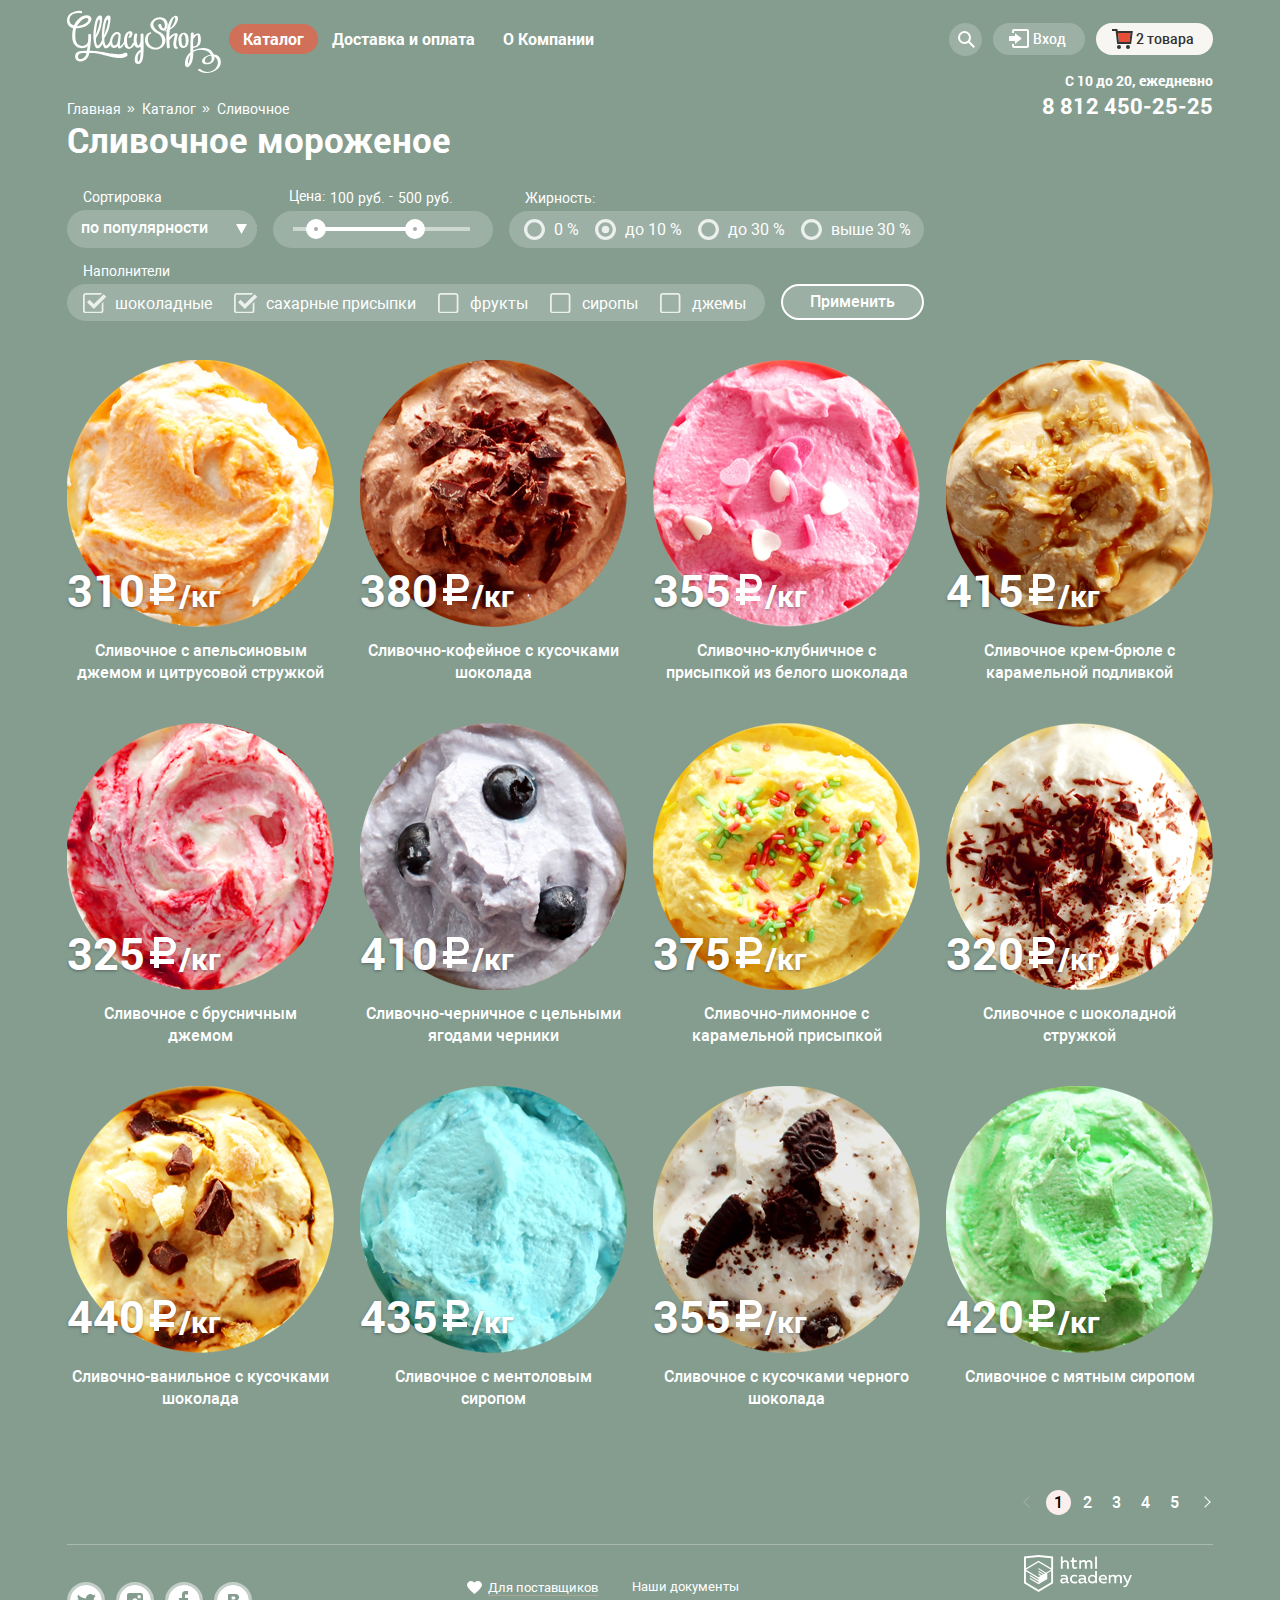
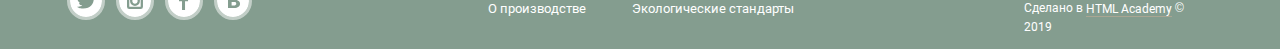
==== catalog.html @ 0e6802e6 "доработка" ====
<!DOCTYPE html>
<html lang="ru">
  <head>
    <meta charset="utf-8">
    <title>Интернет-магазин мороженого GllacyShop</title>
    <link href="css/normalize.css" rel="stylesheet">
    <link href="css/style.css" rel="stylesheet">
  </head>
  <body class="inner-page">
    <header class="main-header">
      <div class="container">
        <nav class="main-navigation">
          <div class="navigation-wrapper">
          <a class="main-header-logo" href="index.html">
            <img src="img/logo.svg" width="154" height="64" alt="Логотип GllacyShop">
          </a>
          <ul class="site-navigation">
            <li class="catalog-link"><a class="link-current">Каталог</a>
              <div class="catalog-menu">
                <p class="new">Новинки</p>
                <ul class="new-list">
                  <li class="link-current"><a>Сливочное</a></li>
                  <li><a>Щербеты</a></li>
                  <li><a>Фруктовый лед</a></li>
                  <li><a>Мелорин</a></li>
                </ul>
              </div>
            </li>
            <li><a href="pay.html">Доставка и оплата</a></li>
            <li><a href="info.html">О Компании</a></li>
          </ul>
          <div class="user-navigation">
            <div class="search-wrapper">
              <a class="search-link">
                <svg class="icon" xmlns="http://www.w3.org/2000/svg" xmlns:xlink="http://www.w3.org/1999/xlink" width="17" height="17" viewBox="0 0 17 17"><path d="M16.958 15.527L11.75 10.32A6.455 6.455 0 0 0 13 6.5 6.5 6.5 0 1 0 6.5 13a6.465 6.465 0 0 0 3.839-1.263l5.205 5.204 1.414-1.414zM6.5 11C4.019 11 2 8.981 2 6.5S4.019 2 6.5 2 11 4.019 11 6.5 8.981 11 6.5 11z"/></svg>
                <span class="visually-hidden">Поиск</span>
              </a>
              <form class="search-form" action="https://echo.htmlacademy.ru" method="post">
                <p>
                  <label class="visually-hidden" for="user-search">Поиск</label>
                  <input class="search" id="user-search" type="search" name="search" placeholder="Что ищем?">
                </p>
              </form>
            </div>
            <div class="login-wrapper">
              <a class="login-link">
                <svg class="icon" xmlns="http://www.w3.org/2000/svg" xmlns:xlink="http://www.w3.org/1999/xlink" width="21" height="19" viewBox="0 0 21 19"><g><path d="M6 14.875L12.917 9.5 6 4.125v2.917H-.042v4.917H6z"/><path d="M18 0H5C3.9 0 3 .9 3 2v2h2V2h13v15H5v-2H3v2c0 1.1.9 2 2 2h13c1.1 0 2-.9 2-2V2c0-1.1-.9-2-2-2z"/></g></svg>
                Вход</a>
              <form class="login-form" action="https://echo.htmlacademy.ru" method="post">
                <p>
                  <label class="visually-hidden" for="user-email">Электронная почта</label>
                  <input class="login-email" id="user-email" type="email" name="email" placeholder="Электронная почта">
                </p>
                <p>
                  <label class="visually-hidden" for="user-password">Пароль</label>
                  <input class="login-password" id="user-password" type="password" name="password" placeholder="Пароль">
                </p>
                <div class="container-mini">
                  <button class="button" type="submit">Войти</button>
                  <div class="login-password-info">
                    <a class="restore" href="#">Забыли пароль?</a>
                    <a class="new-login" href="#">Новая регистрация</a>
                  </div>
                </div>
              </form>
            </div>
            <div class="cart-wrapper">
              <a class="cart-link">
                <svg class="icon" xmlns="http://www.w3.org/2000/svg" width="21" height="20" viewBox="0 0 21 20"><path fill="#E84D37" d="M5.888 4.031L6.922 13h10.45l1.176-8.969z"/><circle fill="#343434" cx="6.984" cy="18" r="2"/><circle fill="#343434" cx="15.984" cy="18" r="2"/><path fill="#343434" d="M5.657 2.031L5.422 0H0v2h3.64l1.5 13h13.988l1.699-12.969H5.657zM17.372 13H6.922L5.888 4.031h12.66L17.372 13z"/></svg>
                2 товара</a>
              <div class="cart-table">
                <div class="table-wrapper">
                  <div class="cart-table-column">
                    <p class="cart-th">Пломбир с апельсиновым джемом</p>
                    <p class="cart-th">Клубничный пломбир с присыпкой из белого шоколада</p>
                  </div>
                  <div class="cart-table-column">
                    <p class="cart-th">1,5 кг × <span>200 руб.</span></p>
                    <p class="cart-th">1,5 кг × <span>300 руб.</span></p>
                  </div>
                  <div class="cart-table-column">
                    <p class="cart-th">300 руб.</p>
                    <p class="cart-th">450 руб.</p>
                  </div>
                </div>
                <p class="cart-total">Итого: 750 руб.</p>
                <a class="button" href="#">Оформить заказ</a>
              </div>
            </div>
          </div>
          </div>
          <div class="main-header-info">
            <p>С 10 до 20, ежедневно</p>
            <a href="tel:88124502525">8 812 450-25-25</a>
          </div>
        </nav>
      </div>
    </header>
    <main>
      <div class="container">

        <ul class="breadcrumbs">
          <li><a class="link-underline" href="index.html">Главная</a></li>
          <li><a class="link-underline" href="catalog.html">Каталог</a></li>
          <li class="breadcrumbs-current">Сливочное</li>
        </ul>

        <h1 class="page-title">Сливочное мороженое</h1>

        <section class="filters">
          <h2 class="visually-hidden">Фильтр товаров</h2>
          <form class="filter" method="get" action="https://echo.htmlacademy.ru">
            <fieldset>
              <legend>Сортировка</legend>
              <!--<label for="filter-sorts">Сортировка:</label>-->
              <div class="styled-select">
                <select class="sort-items" id="filter-sorts" name="filter-sort">
                  <option class="sort-item-current">по популярности</option>
                  <option>сначала недорогие<option>
                  <option>сначала дорогие</option>
                  <option>по жирности</option>
                </select>
              </div>
            </fieldset>
            <fieldset>
              <legend class="legend-price">Цена:
                <div class="price-controls">
                  <label class="min-price"><input type="text" name="min-price" value="100"> руб.</label> - 
                  <label class="max-price"><input type="text" name="max-price" value="500"> руб.</label>
                </div>
              </legend>
              <div class="filter-range">
                <div class="range-controls">
                  <div class="scale">
                    <div class="bar"></div>
                  </div>
                  <div class="range-toggle range-toggle-min"></div>
                  <div class="range-toggle range-toggle-max"></div>
                </div>
              </div>
            </fieldset>
            <fieldset>
              <legend>Жирность:</legend>
              <ul class="filter-fat">
                <li class="filter-option">
                  <input class="visually-hidden filter-input filter-input-radio" type="radio" name="fat-group" value="0" id="filter-none">
                  <label for="filter-none">0 %</label>
                </li>
                <li class="filter-option">
                  <input class="visually-hidden filter-input filter-input-radio" type="radio" name="fat-group" value="10" id="filter-ten" checked>
                  <label for="filter-ten">до 10 %</label>
                </li>
                <li class="filter-option">
                  <input class="visually-hidden filter-input filter-input-radio" type="radio" name="fat-group" value="30" id="filter-thirty">
                  <label for="filter-thirty">до 30 %</label>
                </li>
                <li class="filter-option">
                  <input class="visually-hidden filter-input filter-input-radio" type="radio" name="fat-group" value="99" id="filter-more">
                  <label for="filter-more">выше 30 %</label>
                </li>
              </ul>
            </fieldset>
            <fieldset>
              <legend>Наполнители</legend>
              <ul class="filter-fillers">
                <li class="filter-option">
                  <input class="visually-hidden filter-input filter-input-checkbox" type="checkbox" name="choco" id="choco" checked>
                  <label for="choco">шоколадные</label>
                </li>
                <li class="filter-option">
                  <input class="visually-hidden filter-input filter-input-checkbox" type="checkbox" name="sugar" id="sugar" checked>
                  <label for="sugar">сахарные присыпки</label>
                </li>
                <li class="filter-option">
                  <input class="visually-hidden filter-input filter-input-checkbox" type="checkbox" name="fruits" id="fruits">
                  <label for="fruits">фрукты</label>
                </li>
                <li class="filter-option">
                  <input class="visually-hidden filter-input filter-input-checkbox" type="checkbox" name="syrups" id="syrups">
                  <label for="syrups">сиропы</label>
                </li>
                <li class="filter-option">
                  <input class="visually-hidden filter-input filter-input-checkbox" type="checkbox" name="jams" id="jams">
                  <label for="jams">джемы</label>
                </li>
              </ul>
            </fieldset>
            <button type="submit" class="filter-button button">Применить</button>
          </form>
        </section>

        <section class="catalog">
          <h2 class="visually-hidden">Список сливочного мороженого</h2>
          <ul class="catalog-list">
            <li class="catalog-item">
              <!--<div class="actions">
                <a href="#" class="buy button">Быстрый просмотр</a>
              </div>-->
              <img src="img/product-1.png" width="267" height="267" alt="Сливочное с апельсиновым джемом и цитрусовой стружкой">
              <p class="popular-item-price"><span class="price">310</span>/кг</p>
              <h3 class="catalog-item-title">Сливочное с апельсиновым джемом и цитрусовой стружкой</h3>
              <a href="#" class="buy button">Быстрый просмотр</a>
            </li>
            <li class="catalog-item">
              <img src="img/product-2.png" width="267" height="267" alt="Сливочно-кофейное с кусочками шоколада">
              <p class="popular-item-price"><span class="price">380</span>/кг</p>
              <h3 class="catalog-item-title">Сливочно-кофейное с кусочками шоколада</h3>
              <a href="#" class="buy button">Быстрый просмотр</a>
            </li>
            <li class="catalog-item">
              <img src="img/product-3.png" width="267" height="267" alt="Сливочно-клубничное с присыпкой из белого шоколада">
              <p class="popular-item-price"><span class="price">355</span>/кг</p>
              <h3 class="catalog-item-title">Сливочно-клубничное с присыпкой из белого шоколада</h3>
              <a href="#" class="buy button">Быстрый просмотр</a>
            </li>
            <li class="catalog-item">
              <img src="img/product-4.png" width="267" height="267" alt="Сливочное крем-брюле с карамельной подливкой">
              <p class="popular-item-price"><span class="price">415</span>/кг</p>
              <h3 class="catalog-item-title">Сливочное крем-брюле с карамельной подливкой</h3>
              <a href="#" class="buy button">Быстрый просмотр</a>
            </li>
            <li class="catalog-item">
              <img src="img/product-5.png" width="267" height="267" alt="Сливочное с брусничным джемом">
              <p class="popular-item-price"><span class="price">325</span>/кг</p>
              <h3 class="catalog-item-title">Сливочное с брусничным джемом</h3>
              <a href="#" class="buy button">Быстрый просмотр</a>
            </li>
            <li class="catalog-item">
              <img src="img/product-6.png" width="267" height="267" alt="Сливочно-черничное с цельными ягодами черники">
              <p class="popular-item-price"><span class="price">410</span>/кг</p>
              <h3 class="catalog-item-title">Сливочно-черничное с цельными ягодами черники</h3>
              <a href="#" class="buy button">Быстрый просмотр</a>
            </li>
            <li class="catalog-item">
              <img src="img/product-7.png" width="267" height="267" alt="Сливочно-лимонное с карамельной присыпкой">
              <p class="popular-item-price"><span class="price">375</span>/кг</p>
              <h3 class="catalog-item-title">Сливочно-лимонное с карамельной присыпкой</h3>
              <a href="#" class="buy button">Быстрый просмотр</a>
            </li>
            <li class="catalog-item">
              <img src="img/product-8.png" width="267" height="267" alt="Сливочное с шоколадной стружкой">
              <p class="popular-item-price"><span class="price">320</span>/кг</p>
              <h3 class="catalog-item-title">Сливочное с шоколадной стружкой</h3>
              <a href="#" class="buy button">Быстрый просмотр</a>
            </li>
            <li class="catalog-item">
              <img src="img/product-9.png" width="267" height="267" alt="Сливочно-ванильное с кусочками шоколада">
              <p class="popular-item-price"><span class="price">440</span>/кг</p>
              <h3 class="catalog-item-title">Сливочно-ванильное с кусочками шоколада</h3>
              <a href="#" class="buy button">Быстрый просмотр</a>
            </li>
            <li class="catalog-item">
              <img src="img/product-10.png" width="267" height="267" alt="Сливочноe с ментоловым сиропом">
              <p class="popular-item-price"><span class="price">435</span>/кг</p>
              <h3 class="catalog-item-title">Сливочноe с ментоловым сиропом</h3>
              <a href="#" class="buy button">Быстрый просмотр</a>
            </li>
            <li class="catalog-item">
              <img src="img/product-11.png" width="267" height="267" alt="Сливочное с кусочками черного шоколада">
              <p class="popular-item-price"><span class="price">355</span>/кг</p>
              <h3 class="catalog-item-title">Сливочное с кусочками черного шоколада</h3>
              <a href="#" class="buy button">Быстрый просмотр</a>
            </li>
            <li class="catalog-item">
              <img src="img/product-12.png" width="267" height="267" alt="Сливочное с мятным сиропом">
              <p class="popular-item-price"><span class="price">420</span>/кг</p>
              <h3 class="catalog-item-title">Сливочное с мятным сиропом</h3>
              <a href="#" class="buy button">Быстрый просмотр</a>
            </li>
          </ul>
          <div class="pagination">
            <a class="pagination-back" href="#"></a>
            <ul class="pagination-list">
              <li class="pagination-item pagination-item-current"><a>1</a></li>
              <li class="pagination-item"><a href="#">2</a></li>
              <li class="pagination-item"><a href="#">3</a></li>
              <li class="pagination-item"><a href="#">4</a></li>
              <li class="pagination-item"><a href="#">5</a></li>
            </ul>
            <a class="pagination-next" href="#"></a>
          </div>
        </section>
      </div>
    </main>
    <footer class="main-footer">
      <div class="container">
        <ul class="footer-social">
          <li>
            <a class="social-button" href="#"><span class="visually-hidden">Твиттер</span>
              <svg xmlns="http://www.w3.org/2000/svg" width="32" height="32" viewBox="0 0 32 32"><path fill="#FFF" d="M16 0C7.164 0 0 7.164 0 16c0 8.837 7.164 16 16 16 8.837 0 16-7.163 16-16 0-8.836-7.163-16-16-16zm7.944 12.809c-.251 6.516-3.463 10.832-10.992 10.702h-.486c-.447 0-4.543-.443-5.344-1.823 2.479.19 4.247-.406 5.12-1.136-1.048-.289-2.923-.461-3.251-2.848.384.104.618.221 1.299.113-1.307-.824-2.758-1.519-2.679-3.643.311.317 1.164.518 1.46.457-.768-.233-2.149-3.244-.974-4.781 1.984 1.79 4.075 3.482 7.804 3.643.227-2.214 1.24-3.699 3.168-4.325 1.84-.479 3.255.26 3.901 1.138.737-.224 1.453-.466 2.193-.685-.004.833-.569 1.463-.935 1.709.747.165 1.423-.475 1.423-.475-.184.963-1.094 1.725-1.707 1.954z"/></svg>
            </a>
          </li>
          <li>
            <a class="social-button" href="#"><span class="visually-hidden">Инстаграм</span>
              <svg xmlns="http://www.w3.org/2000/svg" width="32" height="32" viewBox="0 0 32 32"><g fill="#FFF"><path d="M20.916 16a4.938 4.938 0 1 1-9.877 0c0-.394.051-.773.138-1.14h-.897v6.838h11.396V14.86h-.897c.086.367.137.746.137 1.14z"/><path d="M15.978 18.659c1.466 0 2.659-1.193 2.659-2.659s-1.193-2.659-2.659-2.659c-1.466 0-2.659 1.193-2.659 2.659s1.192 2.659 2.659 2.659zM18.637 10.302h3.039v3.039h-3.039z"/><path d="M16 0C7.164 0 0 7.164 0 16c0 8.837 7.164 16 16 16 8.837 0 16-7.163 16-16 0-8.836-7.163-16-16-16zm7.955 21.698a2.285 2.285 0 0 1-2.279 2.279H10.279A2.285 2.285 0 0 1 8 21.698V10.302a2.286 2.286 0 0 1 2.279-2.279h11.396a2.286 2.286 0 0 1 2.279 2.279v11.396z"/></g></svg>
            </a>
          </li>
          <li>
            <a class="social-button" href="#"><span class="visually-hidden">Фейсбук</span>
              <svg xmlns="http://www.w3.org/2000/svg" width="32" height="32" viewBox="0 0 32 32"><path fill="#FFF" d="M16 0C7.164 0 0 7.163 0 16s7.164 16 16 16c8.837 0 16-7.164 16-16S24.837 0 16 0zm4.062 9.455h-3.021v3.444h3.021v3.445h-3.021v8.61H14.02v-8.61H11v-3.445h3.021V9.455c0-1.902 1.353-3.445 3.021-3.445h3.021v3.445z"/></svg>
            </a>
          </li>
          <li>
            <a class="social-button" href="#"><span class="visually-hidden">Вконтакте</span>
              <svg xmlns="http://www.w3.org/2000/svg" width="32" height="32" viewBox="0 0 32 32"><g fill="#FFF"><path d="M16.637 14.495c.402-.019.719-.082.951-.188.326-.145.54-.33.641-.559.101-.229.15-.496.15-.797 0-.232-.058-.465-.174-.697-.116-.232-.322-.405-.617-.517-.264-.1-.592-.155-.984-.165a76.242 76.242 0 0 0-1.652-.014h-.339v2.965h.565c.571 0 1.057-.009 1.459-.028zM18.118 17.084c-.282-.081-.672-.125-1.166-.132a127.97 127.97 0 0 0-1.55-.009h-.79v3.493h.264c1.014 0 1.74-.003 2.18-.009a3.2 3.2 0 0 0 1.212-.245c.377-.157.633-.364.774-.625s.214-.562.214-.9c0-.446-.088-.788-.261-1.03-.17-.241-.464-.423-.877-.543z"/><path d="M16 0C7.164 0 0 7.164 0 16c0 8.837 7.164 16 16 16 8.837 0 16-7.163 16-16 0-8.836-7.163-16-16-16zm6.602 20.531a3.73 3.73 0 0 1-1.124 1.327c-.552.415-1.161.71-1.823.886s-1.501.264-2.519.264h-6.121V8.987h5.443c1.13 0 1.957.038 2.48.113a5.126 5.126 0 0 1 1.561.5c.533.27.929.632 1.189 1.087.26.455.392.975.392 1.558 0 .678-.179 1.278-.536 1.795-.358.518-.863.92-1.517 1.208v.075c.917.182 1.642.559 2.179 1.13.537.571.807 1.325.807 2.261 0 .678-.138 1.283-.411 1.817z"/></g></svg>
            </a>
          </li>
        </ul>

        <ul class="documents">
          <li class="documents-current"><a class="link-underline" href="#">Для поставщиков</a></li>
          <li><a href="#">Наши документы</a></li>
          <li><a href="#">О производстве</a></li>
          <li><a href="#">Экологические стандарты</a></li>
        </ul>

        <p class="footer-copyright">
          <a href="https://htmlacademy.ru/intensive/htmlcss">
            <img src="img/logo-htmlacademy.svg" width="108" height="39" alt="HTML Academy">
            <span class="visually-hidden">HTML Academy</span>
          </a>
          <b>Сделано в <a class="link-underline" href="https://htmlacademy.ru">HTML Academy</a> © 2019</b> 
        </p>
      </div>
    </footer>

  </body>
</html>
---- css/style.css ----
@font-face {
  font-family: "Roboto";
  font-style: normal;
  font-weight: 400;
  src: url("../fonts/roboto.woff") format("woff"),
       url("../fonts/roboto.woff2") format("woff2");
}

@font-face {
  font-family: "Roboto";
  font-style: normal;
  font-weight: 500;
  src: url("../fonts/robotomedium.woff") format("woff"),
       url("../fonts/robotomedium.woff2") format("woff2");
}

@font-face {
  font-family: "Roboto";
  font-style: normal;
  font-weight: 700;
  src: url("../fonts/robotobold.woff") format("woff"),
       url("../fonts/robotobold.woff2") format("woff2");
}

/*body > * {
  outline: 2px solid rgba(0, 0 , 150, 0.4);
}

body > * > * {
  outline: 2px solid rgba(0, 0 , 255, 0.4);
}

body > * > * > * {
  outline: 2px solid rgba(0, 150 , 255, 0.4);
}

body > * > * > * > * {
  outline: 2px solid rgba(0, 255 , 255, 0.4);
}

body > * > * > * > * > * {
  outline: 2px solid rgba(150, 255 , 255, 0.4);
}

body > * > * > * > * > * > * {
  outline: 2px solid red;
}

body > * > * > * > * > * > * > * {
  outline: 2px solid rgba(0, 150 , 255, 0.4);
}*/

body {
  margin: 0;
  padding: 0;

  font-family: "Roboto", Arial, sans-serif;
  font-size: 16px;
  line-height: 22px;
  font-weight: 400;
  color: #ffffff;

  background-color: #849d8f;
}

.visually-hidden {
  position: absolute;

  width: 1px;
  height: 1px;
  margin: -1px;
  border: 0;
  padding: 0;

  white-space: nowrap;

  clip-path: inset(100%);
  clip: rect(0 0 0 0);
  overflow: hidden;
}

a {
  display: inline-block;

  color: #ffffff;
  vertical-align: middle;
  text-decoration: none;
  
  /*border-bottom: 1px solid #ffbc9e; /*#e84d37*/
}

.container {
  width: 1200px;
  
  margin: 0 auto;
  padding: 0 27px;

  box-sizing: border-box;
}

.main-header {
  padding-top: 10px;
  
  min-height: 70px;
}

.main-navigation {
  display: flex;
  flex-direction: column;
  justify-content: center;
}

.navigation-wrapper {
  display: flex;
  justify-content: flex-start;
  align-items: center;
}

.main-header-logo {
  width: 154px;
  height: 58px;
  
  margin-right: 8px;
}

.site-navigation {
  display: flex;
  flex-wrap: wrap;
  
  width: 570px;
  
  margin: 0;
  padding: 0;

  list-style: none;
}

.site-navigation a {
  padding: 6px 14px;

  font-size: 16px;
  line-height: 18px;
  font-weight: 700;
}

.main-header .catalog-link {
  position: relative;
}

.catalog-menu {
  position: absolute;
  top: 36px;
  left: -5px;
  z-index: 1;
  
  display: none;
  
  margin: 0;
  padding: 5px 0;
  
  width: 144px;
  min-height: 172px;
  
  background: #f8f7f4;
  border-radius: 5px;
  box-shadow: 0 20px 20px rgba(0, 0, 0, 0.4);
  
  color: #323232;
  font-size: 14px;
  line-height: 16px;
  font-weight: 400;
  
  box-sizing: border-box;
}

.catalog-menu a {
  padding: 0;

  font-size: 14px;
  line-height: 16px;
  font-weight: 400;
}

.site-navigation a:hover,
.site-navigation a:focus {
  background: #f7f6f3;
  border-radius: 13px;

  color: #323232;
  font-weight: 700;
}

.catalog-link:hover .catalog-menu,
.catalog-link:focus .catalog-menu {
  display: block;
}

.site-navigation a:active {
  color: #000000;
  font-weight: 700;
  
  background: #f8f7f4;
  border: none;
  box-shadow: inset 0 2px 1px rgba(105, 105, 105, 1);
}

.catalog-menu .new-list {
  margin: 0;
  padding: 5px 0;

  list-style: none;
}

.catalog-menu .new {
  position: relative;
  
  margin: 0;
  margin-bottom: 8px;
  padding: 7px 20px;
  
  font-weight: 700;
}

.catalog-menu .new::after {
  content: "";
  position: absolute;
  top: 34px;
  left: 5px;
  
  height: 1px;
  width: 129px;
  
  background-color: rgba(50, 50, 50, 0.2);
}

.new-list a {
  color: #323232;
}

.new-list li {
  padding: 7px 20px;
}

.new-list a:hover,
.new-list a:focus {
  font-weight: 400;

  background-color: transparent;
  border-radius: 0;
}

.new-list li:hover,
.new-list li:focus {
  background-color: #fbded8;
}

.new-list li:active {
  background-color: #d07058;
}

.user-navigation {
  position: relative;
  
  display: flex;
  justify-content: space-between;
  align-items: center;
  flex-wrap: wrap;
  
  margin: 0;
  margin-left: auto;
  padding: 0;
  
  width: 246px;

  list-style: none;
}

.inner-page .user-navigation {
  width: 264px;
}

.user-navigation a {
  padding: 8px 19px;

  font-size: 14px;
  line-height: 16px;
  font-weight: 500;
    
  background-color: rgba(254, 254, 254, 0.2);
  border-radius: 20px;

  box-sizing: border-box;
}

.user-navigation .search-link {
  /*padding: 6px 8px;*/
  padding: 0;

  display: block;
  width: 33px;
  height: 33px;
}

.user-navigation .login-link,
.user-navigation .cart-link {
  position: relative;
  
  padding-left: 40px;
}

.login-link .icon,
.cart-link .icon {
  position: absolute;
  top: calc(50% - 10px);
  left: 16px;
}

.search-link .icon {
  position: absolute;
  top: calc(50% - 13px);
  left: calc(50% - 8px);
}

.inner-page .cart-link::before {
  background-image: url("../img/basket-red.svg");
}

.search-wrapper,
.login-wrapper,
.cart-wrapper {
  position: relative;

  margin-top: 10px;
  padding-bottom: 10px;

}

.search-form {
  position: absolute;
  top: 36px;
  right: 1px;
  z-index: 1;
  
  display: none;
  
  margin: 0;
  padding: 19px 15px;
  
  width: 340px;
  height: 83px;
  
  color: #323232;
  font-size: 14px;
  line-height: 16px;
  font-weight: 400;
  
  background: #f8f7f4;
  border-radius: 5px;
  box-shadow: 0 20px 20px rgba(0, 0, 0, 0.4);
  
  list-style: none;
  box-sizing: border-box;
}

.icon {
  fill: #ffffff;
}

.search-link:hover .icon,
.search-link:focus .icon,
.login-link:hover .icon,
.login-link:focus .icon,
.cart-link:hover .icon,
.cart-link:focus .icon {
  fill: #000000;
}

.search-link:hover,
.search-link:focus,
.login-link:hover,
.login-link:focus,
.cart-link:hover,
.cart-link:focus,
.inner-page .cart-link {
  background-color: #f7f6f3;
  border-radius: 25px;
}

.inner-page .link-current,
.inner-page .link-current:hover,
.inner-page .link-current:focus {
  color: #ffffff;
  
  background-color: #d07058;
  border-radius: 25px;
}

.new-list .link-current,
.new-list .link-current:hover,
.new-list .link-current:focus {
  background-color: #d07058;
  border-radius: 0;
}

.link-current a,
.link-current a:hover,
.link-current a:focus {
  color: #ffffff;
}

.search-link:hover,
.search-link:focus,
.login-link:hover,
.login-link:focus,
.cart-link:hover,
.cart-link:focus,
.inner-page .cart-link {
  color: #323232;
}

.search-wrapper:hover .search-form,
.search-wrapper:focus .search-form {
  display: block;
}

.search-form p {
  min-width: 310px;
  
  margin: 0;
  padding: 0;
}

.login-form p {
  min-width: 240px;

  margin: 0;
  margin-top: 14px;
  margin-bottom: 20px;
  padding: 0;
}

input,
textarea {
  width: 100%;
  height: 44px;
  
  padding-top: 17px;
  padding-left: 12px;
  padding-bottom: 17px;

  color: #323232;
  font-size: 14px;
  line-height: 24px;
  font-weight: 700;

  background-color: #ffffff;
  border: 1px solid rgba(178, 178, 178, 0.52);
  border-radius: 5px;
  outline: none;

  box-sizing: border-box;
}

input::-webkit-input-placeholder,
textarea::-webkit-input-placeholder {
  color: #999999;
  font-weight: 400;
}

input::-moz-placeholder,
textarea::-moz-placeholder {
  color: #999999;
  font-weight: 400;
}

input:-moz-placeholder,
textarea:-moz-placeholder {
  color: #999999;
  font-weight: 400;
}

input:-ms-input-placeholder,
textarea:-ms-input-placeholder {
  color: #999999;
  font-weight: 400;
}

input:hover,
textarea:hover {
  border: 1px solid rgba(178, 178, 178, 0.52);
  box-shadow: inset 0 0 3px rgb(178, 178, 178)/*rgba(178, 178, 178, 0.52)*/;
}

input:focus,
textarea:focus {
  border: 1px solid rgba(46, 136, 228, 0.52);
  box-shadow: inset 0 0 3px rgb(46, 136, 228)/*rgba(46, 136, 228, 0.52)*/;
}

.login-form {
  position: absolute;
  top: 36px;
  right: 0;
  z-index: 1;

  display: none;

  margin: 0;
  padding: 5px 20px;
  padding-right: 16px;
  
  width: 277px;
  height: 213px;

  color: #323232;
  font-size: 14px;
  line-height: 16px;
  font-weight: 400;
  
  background-color: #f8f7f4;
  border-radius: 5px;
  box-shadow: 0 20px 20px rgba(0, 0, 0, 0.4);

  list-style: none;
  box-sizing: border-box;
}

.login-wrapper:hover .login-form,
.login-wrapper:focus .login-form {
  display: block;
}

.login-form .button {
  width: 100px;
  padding: 10px 25px;
}

.container-mini {
  display: flex;
  justify-content: space-between;
  align-items: flex-start;
}

.login-password-info {
  width: 121px;
}

.login-password-info a {
  padding: 0;
  margin: 0;

  color: #323232;
  font-size: 13px;
  line-height: 24px;
  font-weight: 400;
  text-decoration: underline;
}

.login-password-info .new-login {
  margin-top: -3px;
}

.inner-page {
  background-color: #849d8f;
}

.main-header-info {
  align-self: flex-end;

  font-size: 14px;
  line-height: 16px;
  font-weight: 700;
  text-align: right;
}

.main-header-info p {
  margin: 0;
  padding: 5px 0;
}

.main-header-info a {
  font-size: 22px;
  line-height: 24px;
}

.button {
  display: inline-block;
  
  padding: 10px 35px;

  color: #ffffff;
  font-size: 18px;
  line-height: 24px;
  font-weight: 700;
  text-align: center;
  vertical-align: middle;
  text-decoration: none;
  text-shadow: 0 2px 5px rgba(160, 32, 11, 0.76);

  background: #f26843;
  background: linear-gradient(to bottom, #f26843 0%, #e74a35 100%);
  box-shadow: 0 2px 2px rgba(172, 16, 0, 0.64);
  border: none;/******************************/
  border-radius: 50px;

  cursor: pointer;
}

.button:hover {
  background: linear-gradient(to bottom, #f58669 0%, #ec6f5e 100%);
  box-shadow: 0 2px 2px rgba(172, 16, 0, 1);
}

.button:active {
  background: linear-gradient(to bottom, #d84732 0%, #e1613e 100%);
  box-shadow: inset 0 2px 2px rgba(172, 16, 0, 1);
}

.site-wrapper {
  min-width: 940px;

  background-color: #849d8f;
  background-image: url("../img/slider-1.png");
  background-repeat: no-repeat;
  background-position: center 0;
  
  transition: background-image 0.5s ease, background-color 0.5s ease;
}

.site-wrapper::before,
.site-wrapper::after {
  content: "";

  visibility: hidden;
}

.site-wrapper::before {
  background-image: url("../img/slider-2.png");
}

.site-wrapper::after {
  background-image: url("../img/slider-3.png");
}

.slider {
  position: relative;
  
  margin-bottom: 42px;
  padding-top: 272px;

  color: #ffffff;
  text-align: center;
}

.slider-list {
  margin: 0;
  padding: 0;
  
  list-style: none;
}

.slider-item {
  display: none;
}

.slider-title {
  width: 700px;

  margin: 0 auto;
  margin-bottom: 31px;

  font-size: 60px;
  line-height: 60px;
  font-weight: 700;
}

.slider-controls {
  position: absolute;
  bottom: 20px;
  left: 0;
  z-index: 10;
  
  font-size: 0;
}

.slider-controls label {
  display: inline-block;
  
  width: 17px;
  height: 17px;
  
  margin-right: 8px;

  vertical-align: top;

  background-color: transparent;
  border: 2px solid #ffffff;
  border-radius: 50%;
  
  cursor: pointer;
}

#product-1:checked ~ .site-wrapper {
  background-color: #849d8f;
  background-image: url("../img/slider-1.png");
}

#product-2:checked ~ .site-wrapper {
  background-color: #8996a6;
  background-image: url("../img/slider-2.png");
}

#product-3:checked ~ .site-wrapper {
  background-color: #9d8b84;
  background-image: url("../img/slider-3.png");
}

#product-1:checked ~ .site-wrapper .slider-item:nth-child(1),
#product-2:checked ~ .site-wrapper .slider-item:nth-child(2),
#product-3:checked ~ .site-wrapper .slider-item:nth-child(3) {
  display: block;
}

#product-1:checked ~ .site-wrapper label[for="product-1"],
#product-2:checked ~ .site-wrapper label[for="product-2"],
#product-3:checked ~ .site-wrapper label[for="product-3"],
#product-1:active ~ .site-wrapper label[for="product-1"],
#product-2:active ~ .site-wrapper label[for="product-2"],
#product-3:active ~ .site-wrapper label[for="product-3"] {
  background-color: #ffffff;
}

.site-wrapper label[for="product-1"]:hover,
.site-wrapper label[for="product-1"]:focus,
.site-wrapper label[for="product-2"]:focus,
.site-wrapper label[for="product-2"]:hover,
.site-wrapper label[for="product-3"]:focus,
.site-wrapper label[for="product-3"]:hover {
  background-color: rgba(248, 247, 244, 0.4);
}

.slider-button {
  width: 210px;

  font-size: 32px;
  line-height: 44px;
}

.cart-table {
  position: absolute;
  top: 39px;
  right: 1px;
  z-index: 1;

  display: none;
  /*display: flex;
  justify-content: flex-start;
  flex-direction: column;*/
  
  margin: 0;
  padding: 18px 14px;
  
  width: 540px;
  height: 240px;

  color: #323232;
  font-size: 13px;
  line-height: 16px;
  font-weight: 400;
  
  background: #f8f7f4;
  border-radius: 5px;
  box-shadow: 0 20px 20px rgba(0, 0, 0, 0.4);
  
  list-style: none;
  box-sizing: border-box;
}

.cart-wrapper:hover .cart-table,
.cart-wrapper:focus .cart-table {
  display: flex;
  justify-content: flex-start;
  flex-direction: column;
  /*z-index: 1;*/
}

.table-wrapper {
  position: relative;
  
  display: flex;
  
  margin-bottom: 5px;
}

.cart-table-column {
  width: 65px;
}

.cart-table-column:nth-child(1) {
  width: 320px;
}

.cart-table-column:nth-child(1) .cart-th {
  padding-right: 20px;
  padding-left: 73px;
}

.cart-table-column .cart-th:last-child {
  padding-bottom: 5px;
}

.cart-table-column .cart-th {
  position: relative;
  
  padding-bottom: 26px;
}

.cart-table-column:nth-child(1) .cart-th::before {
  content: "";
  position: absolute;
  top: -6px;
  left: 27px;
  
  width: 35px;
  height: 35px;

  background-repeat: no-repeat;
}

.cart-table-column:nth-child(1) .cart-th:nth-child(1)::before {
  background-image: url("../img/product-small-1.png");
}

.cart-table-column:nth-child(1)  .cart-th:nth-child(2)::before {
  background-image: url("../img/product-small-2.png");
}

.cart-table-column:nth-child(1) .cart-th::after {
  content: "";
  position: absolute;
  top: 4px;
  left: 3px;
  
  width: 11px;
  height: 11px;

  background-repeat: no-repeat;
  background-image: url("../img/cross-small.svg");
}

.cart-table-column:nth-child(2) {
  width: 124px;
}

.cart-th {
  margin: 0;
  margin-top: 7px;
  padding: 0;

  font-size: 13px;
  line-height: 20px;
}

.cart-th span {
  color: #999999;
}

.cart-total {
  align-self: flex-end;

  font-size: 15px;
  line-height: 18px;
  font-weight: 700;
}

.table-wrapper::after {
  content: "";

  position: absolute;
  bottom: -7px;
  left: 2px;

  width: 510px;
  height: 1px;
  
  background-color: #cacac7;
}

.cart-table .button {
  margin-left: auto;
  padding: 12px 15px;

  font-size: 18px;
  line-height: 24px;
  
  background: #f26843;
  background: linear-gradient(to bottom, #f26843 0%, #e74a35 100%);
  border-radius: 50px;
}

.page-title {
  margin-top: 0;
  margin-bottom: 28px;

  font-size: 35px;
  line-height: 41px;
  font-weight: 700;
}

.breadcrumbs {
  display: flex;
  justify-content: flex-start;
  align-items: center;
  flex-wrap: wrap;

  margin: 0;
  margin-top: -18px;
  margin-bottom: 2px;
  padding: 0;
  padding-right: 120px;
  
  font-size: 14px;
  line-height: 16px;

  list-style: none;
}

.breadcrumbs li {
  position: relative;
  
  margin-right: 21px;
}

.breadcrumbs li:last-child::after {
  content: "";
  
  /*margin-right: 0;*/
}

.breadcrumbs li::after {
  content: "»";
  position: absolute;
  top: 0;
  right: -10px;
  
  width: 4px;
  height: 4px;

  /*background-image: url("../img/select-arrow.svg");
  background-repeat: no-repeat;*/
}

.breadcrumbs-current,
.breadcrumbs a {
  font-size: 14px;
  line-height: 16px;
  font-weight: 400;
  text-align: left;
}

.link-underline {
  position: relative;
}

.link-underline:hover,
.link-underline:focus {
  color: #ffbc9e;
}

.link-underline:hover::after,
.link-underline:focus::after,
.footer-copyright .link-underline::after,
.documents .link-underline::after {
  content: "";
  position: absolute;
  bottom: 1px;
  left: 0;
  
  height: 1px;
  width: 100%;
  
  background-color: #ffbc9e; /*#e84d37*/
  opacity: 0.3;
}

.news .link-underline::after {
  content: "";
  position: absolute;
  bottom: 0;
  left: 0;
  
  height: 1px;
  width: 100%;
  
  background-color: #323232;
}

.filters {
  margin-bottom: 24px;
}

.filter {
  display: flex;
  justify-content: flex-start;
  align-items: flex-end;
  flex-wrap: wrap;
}

.filter fieldset {
  margin: 0;
  margin-right: 16px;
  margin-bottom: 15px;
  padding: 0;

  border: none;
}

.filter-range,
.filter-fat,
.filter-fillers {
  position: relative;
  
  min-height: 37px;

  background-color: rgba(255, 255, 255, 0.2);
  border-radius: 20px;
}

.filter legend {
  margin-left: 16px;
  margin-bottom: 5px;
  
  font-size: 14px;
  line-height: 16px;
  font-weight: 400;
}

.filter fieldset:nth-child(1) {
  width: 190px;
}

.filter fieldset:nth-child(2) {
  width: 220px;
}

.legend-price {
  display: flex;
  flex-wrap: wrap;
}

.range-controls {
  position: absolute;
  top: 16px;
  width: 177px;
  
  margin: 0px 20px;
}

.range-controls .scale {
  position: relative;
  
  height: 4px;
  
  background-color: rgba(255, 255, 255, 0.5);
}

.range-controls .bar {
  position: absolute;
  left: 25px;
  
  width: 55%;  
  height: 4px;
  
  background-color: rgba(255, 255, 255, 1);
}

.range-toggle {
  position: absolute;
  top: -10px;
  
  width: 4px;
  height: 4px;

  background-color: #ababab;
  border: 8px solid #ffffff;
  border-radius: 50%;
  /*box-shadow: 0 2px 1px 0 rgba(0, 1, 1, 0.2);*/
  
  cursor: pointer;
}

.range-toggle-min {
  top: -8px;
  left: 13px;
}

.range-toggle-max {
  top: -8px;
  left: 63%;
}

.price-controls .min-price,
.price-controls .max-price {
  width: 58px;
}

.price-controls {
  width: 145px;
  
  padding-left: 3px;
}

.price-controls label {
  display: inline-block;

  font: inherit;
  vertical-align: middle;

  cursor: pointer;
}

.price-controls input {
  width: 25px;
  height: 16px;
  
  margin: 0;
  margin-left: 2px;
  padding: 0;

  color: #ffffff;
  font: inherit;
  
  background: none;
  border: none;
}

.filter ul {
  margin: 0;
  padding: 0;

  list-style: none;
}

.filter-fat,
.filter-fillers {
  display: flex;
  flex-wrap: wrap;
}

.filter .filter-fat {
  padding-left: 5px;
  padding-right: 7px;
}

.filter .filter-fillers {
  padding-left: 13px;
}

select {
  width: 202px;
  
  padding: 7px 10px;

  color: #ffffff;
  font-size: 16px;
  line-height: 18px;
  font-weight: 500;
  
  background: transparent;
  border: none;
}

select:hover,
select:focus {
  color: #323232;
}

.styled-select:hover,
.styled-select:focus {
  background-image: url("../img/select-arrow-black.svg");
}

.styled-select {
  width: 190px;
  height: 38px;

  padding: 0;

  background-color: rgba(255, 255, 255, 0.2);
  background-image: url("../img/select-arrow.svg");
  background-repeat: no-repeat;
  background-position: calc(100% - 10px) 50%;
  border: none;
  border-radius: 20px;
  
  overflow: hidden;
}

.filter-fat .filter-option {
  margin-right: 6px;
  padding-top: 8px;
  padding-left: 40px;
}

.filter-fillers .filter-option {
  margin-right: 19px;
  padding-top: 9px;
  padding-left: 35px;
}

.filter-option label {
  position: relative;
  
  display: block;
  
  text-align: left;
  cursor: pointer;
}

.filter-input-radio + label::before {
  content: "";
  position: absolute;
  top: 0;  
  left: -30px;
  
  width: 21px;
  height: 21px;
  
  background-image: url("../img/radio-off.svg");
  background-repeat: no-repeat;
  background-position: 0 0;
  background-size: 100%;
}

.filter-input-radio:checked + label::before {
  background-image: url("../img/radio-on.svg");
}

.filter-input-checkbox + label::before {
  content: "";
  position: absolute;
  top: 0;
  left: -32px;

  width: 24px;
  height: 20px;
  
  background-image: url("../img/checkbox-off.svg");
  background-repeat: no-repeat;
  background-position: 0 0;
  background-size: 100%;
}

.filter-input-checkbox:checked + label::before {
  background-image: url("../img/checkbox-on.svg");
}

.filter-input:hover + label::before,
.filter-input:focus + label::before {
  opacity: 1;
}

.filter-input + label::before {
  opacity: 0.8;
}

.filter-input:disabled + label,
.filter-input:checked:disabled + label,
.filter-input:disabled:hover + label,
.filter-input:disabled:focus + label {
  opacity: 0.4;
  pointer-events: none;
}

.filter-button {
  margin-bottom: 16px;
  padding: 7px 27px;

  font-size: 16px;
  line-height: 18px;
  font-weight: 500;
  text-shadow: none;
  
  background: rgba(255, 255, 255, 0.19);
  box-shadow: none;
  border: 2px solid #ffffff;
}

.filter-button:hover,
.filter-button:focus {
  color: #000000;
  
  background: rgba(255, 255, 255, 1);
  box-shadow: none;
}

.filter-button:active {
  padding: 9px 29px;
  
  color: #000000;
  
  background: #fceeec;
  box-shadow: inset 0 2px 1px rgba(105, 105, 105, 1);
  border: none;
}

.promo {
  margin-bottom: 40px;
}

.promo-list {
  display: flex;
  justify-content: space-between;
  flex-wrap: wrap;

  margin: 0;
  padding: 0;
  
  list-style: none;
}

.promo-item {
  display: flex;
  flex-direction: column;
  align-items: flex-start;
  
  width: 560px;
  min-height: 229px;
  
  padding: 15px 18px;

  font-size: 18px;
  line-height: 22px;
  font-weight: 700;
  
  background-size: cover;
  border-radius: 15px;
  
  box-sizing: border-box;
}

.promo-item:nth-child(1) {
  background-color: #b8012c;
  background-image: url("../img/background-1.png");
}

.promo-item:nth-child(2) {
  background-color: #7e523f;
  background-image: url("../img/background-2.png");
}

.promo-item h3 {
  margin: 0;

  font-size: 35px;
  line-height: 41px;
}

.promo-item p {
  margin-top: 15px;
}

.promo-item .button {
  align-self: flex-end;
  
  margin-top: 27px;
  margin-right: 3px;
  padding: 10px 22px;
}

.popular{
  margin-bottom: 38px;
}

.popular-list,
.catalog-list {
  display: flex;
  justify-content: space-between;
  flex-wrap: wrap;
  
  margin: 0;
  padding: 0;
  
  list-style: none;
}

.popular-item,
.catalog-item {
  position: relative;
  
  width: 267px;
  min-height: 325px;
}

.catalog-item {
  margin-bottom: 38px;
}

.buy {
  position: absolute;
  bottom: -52px;
  left: 33px;
  z-index: 1;
  
  display: none;
  
  padding: 11px 16px;
}

.catalog-item:hover .buy {
  display: block;
}

.catalog-item:hover::before {
  content: "";
  position: absolute;
  top: -6px;
  left: -13px;
  z-index: -1;
  
  width: 293px;
  height: calc(100% + 80px);
  /*height: 405px;*/
  
  box-sizing: border-box;
  border-radius: 7px;
  background-color: rgba(252, 238, 236, 0.2);

  cursor: pointer;
}

.flag {
  position: absolute;
  top: 0;
  left: 0;
  z-index: 1;
  
  width: 60px;
  height: 60px;
  
  text-indent: -1000px;
  overflow: hidden;

  background-image: url("../img/hit.svg");
  background-repeat: no-repeat;
  background-position: 0 0;
}

.popular-item-title,
.catalog-item-title {
  margin: 0 5px;
  margin-top: 7px;

  font-size: 16px;
  line-height: 22px;
  font-weight: 500;  
  text-align: center;
}

.popular-item-price,
.catalog-item-price {
  position:absolute;
  top: 177px;
  left: 0;
  
  font-size: 30px;
  line-height: 45px;
  font-weight: 700;
  text-shadow: 0 1px 3px rgba(49, 50, 53, 0.5);
}

.popular-item .price,
.catalog-item .price {
  position: relative;
  
  width: 111px;

  padding-right: 34px;

  font-size: 45px;
  line-height: 45px;
  font-weight: 700;
}

.popular-item .price:after,
.catalog-item .price:after {
  content: "";

  position: absolute;
  top: 12px;
  right: 0;
  
  width: 31px;
  height: 36px;

  background-image: url("../img/ruble.svg");
  background-repeat: no-repeat;
}

.reference {
  padding: 23px 20px;
  margin-bottom: 42px;

  color: #323232;

  background-color: #ece0c4;
  background-image: url("../img/bg.png");
  border-radius: 10px;
}

.reference-list {
  display: flex;
  justify-content: space-between;
  flex-wrap: wrap;
  
  margin: 0;
  padding: 0;
  
  list-style: none;
}

.reference h3 {
  margin: 0;

  font-size: 24px;
  line-height: 30px;
  font-weight: 500;
}

.reference-item {
  position: relative;

  margin-top: 22px;
  padding-left: 56px;
  
  width: 540px;
  
  /*font-size: 16px;
  line-height: 22px;
  font-weight: 400;*/
  box-sizing: border-box;
}

.reference-item::before {
  content: "";
  position: absolute;
  top: -12px;
  left: 0;
  
  width: 50px;
  height: 50px;
  
  background-position: 0 0;
  background-repeat: no-repeat;
}

.reference-item:nth-child(1)::before {
  background-image: url("../img/ice-cream.svg");
}

.reference-item:nth-child(2)::before {
  background-image: url("../img/cow.svg");
}

.reference-item:nth-child(3)::before {
  background-image: url("../img/eco.svg");
}

.reference-item:nth-child(4)::before {
  background-image: url("../img/thermometer.svg");
}

.index-columns {
  display: flex;
  justify-content: space-between;
  
  min-height: 220px;
  
  margin-bottom: 38px;
}

.news {
  width: 560px;
  
  padding: 23px 19px;

  color: #323232;

  background-color: #ffffff;
  background-image: url("../img/article.png");
  background-position: 0 100%;
  background-repeat: no-repeat;
  border-radius: 20px;
  
  box-sizing: border-box;
}

.news h2 {
  margin: 0;
  margin-bottom: 4px;

  font-size: 16px;
  line-height: 22px;
  font-weight: 500;
}

.news a {
  display: block;
  
  margin-right: 220px;

  color: #323232;
  font-size: 24px;
  line-height: 30px;
  font-weight: 700;
}

.subscribe {
  width: 560px;
  
  padding: 0;

  color: #5a5a5a;
  font-size: 16px;
  line-height: 22px;
  font-weight: 400;

  background-image: url("../img/bg-post.svg");
  background-size: cover;
  /*border: 5px solid #ffffff;*/
  border-radius: 12px;
  
  box-sizing: border-box;
}

.subscribe-wrapper {
  min-height: calc(100% - 10px);
  
  padding: 30px 21px;
  margin: 5px;

  background-color: #f8f7f4;
  border-radius: 12px;
  
  box-sizing: border-box;
}

.subscribe p {
  margin: 0;
  margin-bottom: 35px;
}

.subscribe input {
  width: 367px;
  
  margin-right: 8px;
}

.subscribe .button {
  width: 128px;
  
  padding: 9px 19px;
}

.pagination {
  position: relative;
  
  display: flex;
  justify-content: flex-end;
  align-items: center;
  
  margin: 0;
  margin-top: 41px;
  margin-bottom: 31px;
  padding: 0;
}

.pagination::after {
  content: "";
  position: absolute;
  bottom: -30px;
  left: 0;
  
  width: 100%;
  height: 1px;
  
  background-color: #ffffff;
  opacity: 0.3;
}

.pagination-list {
  display: flex;
  justify-content: flex-end;
  
  margin: 0;
  padding: 0;

  font-size: 16px;
  line-height: 18px;
  font-weight: 500;
  text-transform: uppercase;
  
  list-style: none;
}

.pagination-item {
  margin: 0 2px;
  padding-top: 4px;
  
  width: 25px;
  height: 25px;
  
  text-align: center;
  
  border-radius: 50%;
  
  box-sizing: border-box;
}

.pagination a {
  margin: 0 2px;

  width: 20px;
  height: 20px;
}

.pagination-back {
  position: relative;
  margin-left: 0;
}

.pagination-next {
  position: relative;
  margin-right: 0;
}

.pagination-back::before,
.pagination-next::after {
  content: "";
  
  position: absolute;
  bottom: 6px;
  
  width: 7px;
  height: 7px;
  
  border-top: 1px solid #ffffff;
}

.pagination-back::before {
  left: 3px;
  border-left: 1px solid #ffffff;
  
  transform: rotate(-45deg);
}

.pagination-next::after {
  right: 2px;
  border-right: 1px solid #ffffff;
  
  transform: rotate(45deg);
}

.pagination-back {
  opacity: 0.2;
}

.pagination-item:hover,
.pagination-item:focus {
  background-color: rgba(252, 238, 236, 0.7);

  cursor: pointer;
}

.pagination-item:active,
.pagination-item-current {
  background-color: rgba(252, 238, 236, 1);

  cursor: pointer;
}

.pagination-item:active a,
.pagination-item-current a {
  color: #000000;
}


.map {
  min-height: 430px;
  
  background-image: url("../img/map.jpg");
  background-position: 0 0;
  background-repeat: no-repeat;
  background-size: 100%;
}

.map .container {
  position: relative;
}

.contacts {
  position: absolute;
  right: 27px;
  top: 62px;
  z-index: 5;
  
  display: flex;
  flex-direction: column;
  justify-content: space-between;
  
  width: 302px;
  height: 304px;

  padding: 30px 25px;
  
  color: #323232;
  font-size: 14px;
  line-height: 20px;
  font-weight: 400;
  
  background-color: #ffffff;
  border-radius: 10px;
  
  box-sizing: border-box;
}

.contacts p {
  margin: 0;
  padding: 0;
}

.adress .content {
  margin-bottom: 0;
  padding-right: 95px;
}

.contacts-adress {
  font-size: 18px;
  line-height: 24px;
  font-weight: 700;
}

.adress {
  margin-bottom: 17px;
}

.phone {
  display: flex;
  flex-direction: column;
  align-items: flex-start;
  justify-content: space-between;
  
  margin-bottom: 27px;
}

.phone .content {
  margin-bottom: 4px;
}

.contacts .phone-number {
  color: #323232;
  font-size: 18px;
  line-height: 22px;
  font-weight: 700;
}

.contacts-time {
  margin-top: 3px;

  font-size: 14px;
  line-height: 22px;
  font-weight: 400;
}

.contacts .button {
  padding: 10px 5px;
}

.main-footer .container {
  display: flex;
  justify-content: space-between;
  align-items: center;
  
  min-height: 103px;
}

.footer-social {
  display: flex;
  justify-content: space-between;
  flex-wrap: wrap;
  
  width: 185px;
  
  margin: 0;
  padding: 0;
  padding-top: 7px;
  
  list-style: none;
}

.documents {
  margin: 0;
  padding: 0;
  
  display: flex;
  flex-wrap: wrap;
  
  width: 348px;

  list-style: none;
}

.documents li {
  position: relative;
  
  min-width: 120px;
  
  padding-left: 24px;
}

.documents a {
  color: #ffffff;
  font-size: 13px;
  line-height: 18px;
  font-weight: 400;
}

.documents-current {
  font-weight: 700;
}

.documents-current::before {
  content: "";
  position: absolute;
  top: 6px;
  left: 3px;
  
  width: 15px;
  height: 13px;
  
  font-weight: 700;

  background-image: url("../img/heart.svg");
  background-repeat: no-repeat;
}

.footer-copyright {
  display: flex;
  flex-direction: column;
  justify-content: space-between;

  margin: 0;
  padding: 0;
  padding-bottom: 4px;

  width: 189px;
}

.footer-copyright b {
  color: #fefefe;
  font-size: 12px;
  line-height: 18px;
  font-weight: 400;
}

.social-button {
  display: block;

  width: 32px;
  height: 32px;
  
  vertical-align: middle;
  text-align: center;
  
  border: 3px solid rgba(255, 255, 255, 0.5);
  border-radius: 50%;
}

.social-button .icon {
  opacity: 0.8;
}

.social-button:hover,
.social-button:focus,
.social-button:active {
  border: 3px solid rgba(255, 255, 255, 0.7);
}

.social-button:hover .icon,
.social-button:focus .icon,
.social-button:active .icon {
  opacity: 1;
}

@keyframes bounce {
  0% {
    transform: translateY(-2000px);
  }

  70% {
    transform: translateY(30px);
  }

  90% {
    transform: translateY(-10px);
  }

  100% {
    transform: translateY(0);
  }
}

@keyframes shake {
  0%,
  100% {
    transform: translateX(0);
  }

  10%,
  30%,
  50%,
  70%,
  90% {
    transform: translateX(-10px);
  }

  20%,
  40%,
  60%,
  80% {
    transform: translateX(10px);
  }
}

.overlay {
  position: fixed;
  top: 0;
  left: 0;
  z-index: 3;
  
  display: none;
  
  width: 100%;
  height: 100%;
  
  background-color: rgba(0, 0, 0, 0.2);
}

.modal {
  position: fixed;
  z-index: 10;
  
  display: none;

  color: #000000;

  background-color: #ffffff;
  box-shadow: 0 10px 20px rgba(0, 0, 0, 0.2);
}

.modal-feedback {
  top: 337px;
  left: 50%;
  
  display: none;
  
  width: 478px;
  height: 444px;
  
  margin-left: -237px;
  padding: 17px 24px;
  
  background-color: #f8f7f4;
  border-radius: 10px;
  
  box-sizing: border-box;
}

.overlay-show {
  display: block;
}

.modal-show {
  display: block;

  animation: bounce 0.6s;
}

.modal-error {
  animation: shake 0.6s;
}

.feedback-title {
  margin: 0;
  margin-bottom: 20px;
  padding: 0;

  color: #323232;
  font-size: 24px;
  line-height: 28px;
  font-weight: 500;
}

.feedback-item {
  margin: 0;
  margin-bottom: 20px;
  padding: 0;
}

.feedback-item input {
  width: 267px;

  font-size: 16px;
  line-height: 24px;
  font-weight: 400;
}

.feedback-item textarea {
  padding-top: 7px;
  
  height: 154px;
  resize: none;

  color: #323232;
  font-size: 16px;
  line-height: 24px;
  font-weight: 400;
}

.feedback-form .button {
  display: block;
  
  margin-left: auto;
  padding: 8px 24px;
}

.modal-close {
  position: absolute;
  top: 16px;
  right: 17px;

  width: 18px;
  height: 17px;

  font-size: 0;

  opacity: 0.5;

  background-color: transparent;
  background-image: url("../img/cross-big.svg");
  background-position: 0 0;
  background-repeat: no-repeat;
  border: 0;

  cursor: pointer;
}
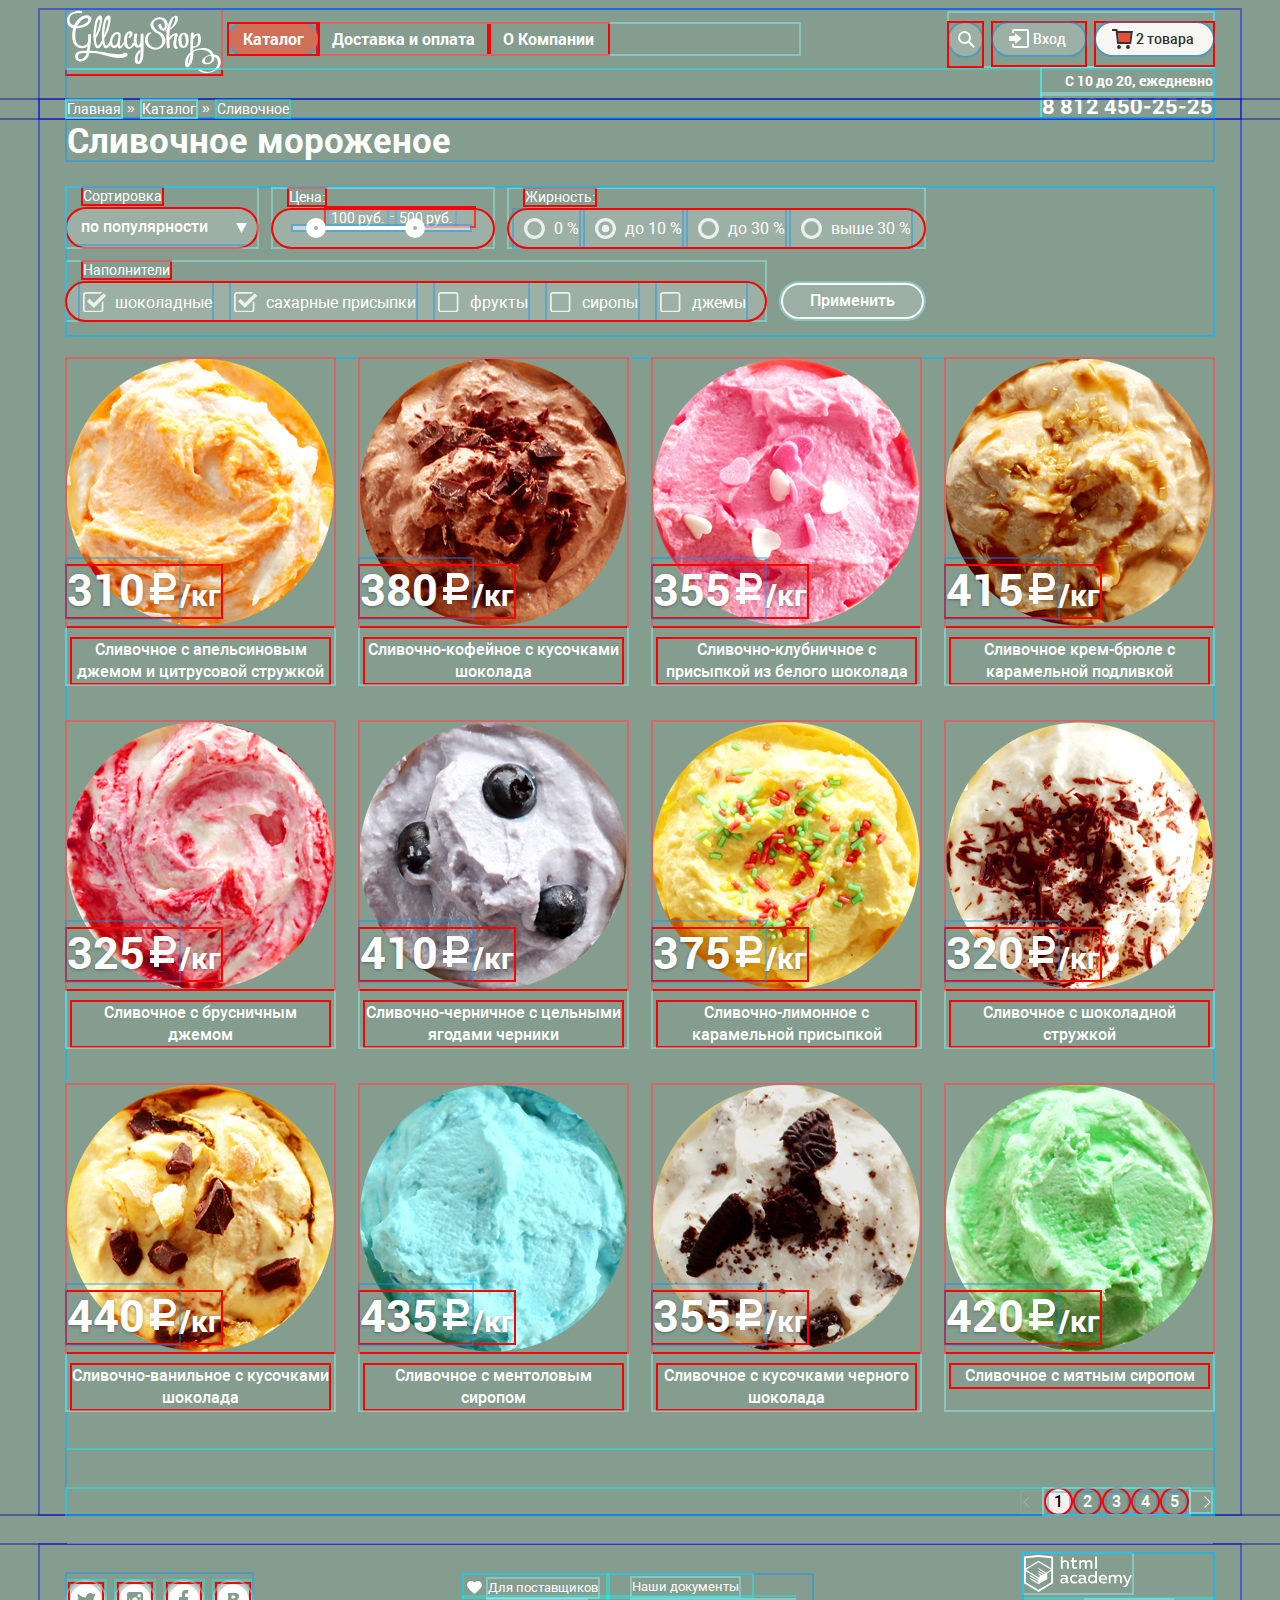
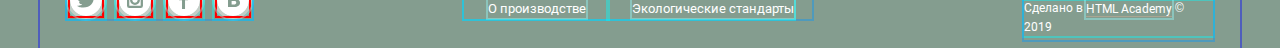
==== commit 4cef7d98: "доработка" ====
--- a/catalog.html
+++ b/catalog.html
@@ -116,19 +116,18 @@
               <div class="styled-select">
                 <select class="sort-items" id="filter-sorts" name="filter-sort">
                   <option class="sort-item-current">по популярности</option>
-                  <option>сначала недорогие<option>
+                  <option>сначала недорогие</option>
                   <option>сначала дорогие</option>
                   <option>по жирности</option>
                 </select>
               </div>
             </fieldset>
             <fieldset>
-              <legend class="legend-price">Цена:
+              <legend class="legend-price">Цена:</legend>
                 <div class="price-controls">
                   <label class="min-price"><input type="text" name="min-price" value="100"> руб.</label> - 
                   <label class="max-price"><input type="text" name="max-price" value="500"> руб.</label>
                 </div>
-              </legend>
               <div class="filter-range">
                 <div class="range-controls">
                   <div class="scale">
--- a/css/style.css
+++ b/css/style.css
@@ -22,7 +22,7 @@
        url("../fonts/robotobold.woff2") format("woff2");
 }
 
-/*body > * {
+body > * {
   outline: 2px solid rgba(0, 0 , 150, 0.4);
 }
 
@@ -48,7 +48,7 @@
 
 body > * > * > * > * > * > * > * {
   outline: 2px solid rgba(0, 150 , 255, 0.4);
-}*/
+}
 
 body {
   margin: 0;
@@ -1040,6 +1040,8 @@
 }
 
 .filter fieldset:nth-child(2) {
+  position: relative;
+
   width: 220px;
 }
 
@@ -1105,9 +1107,17 @@
 }
 
 .price-controls {
+  position: absolute;
+  top: -2px;
+  left: 53px;
+
   width: 145px;
   
   padding-left: 3px;
+
+  font-size: 14px;
+  line-height: 16px;
+  font-weight: 400;
 }
 
 .price-controls label {
@@ -1120,7 +1130,7 @@
 }
 
 .price-controls input {
-  width: 25px;
+  width: 24px;
   height: 16px;
   
   margin: 0;
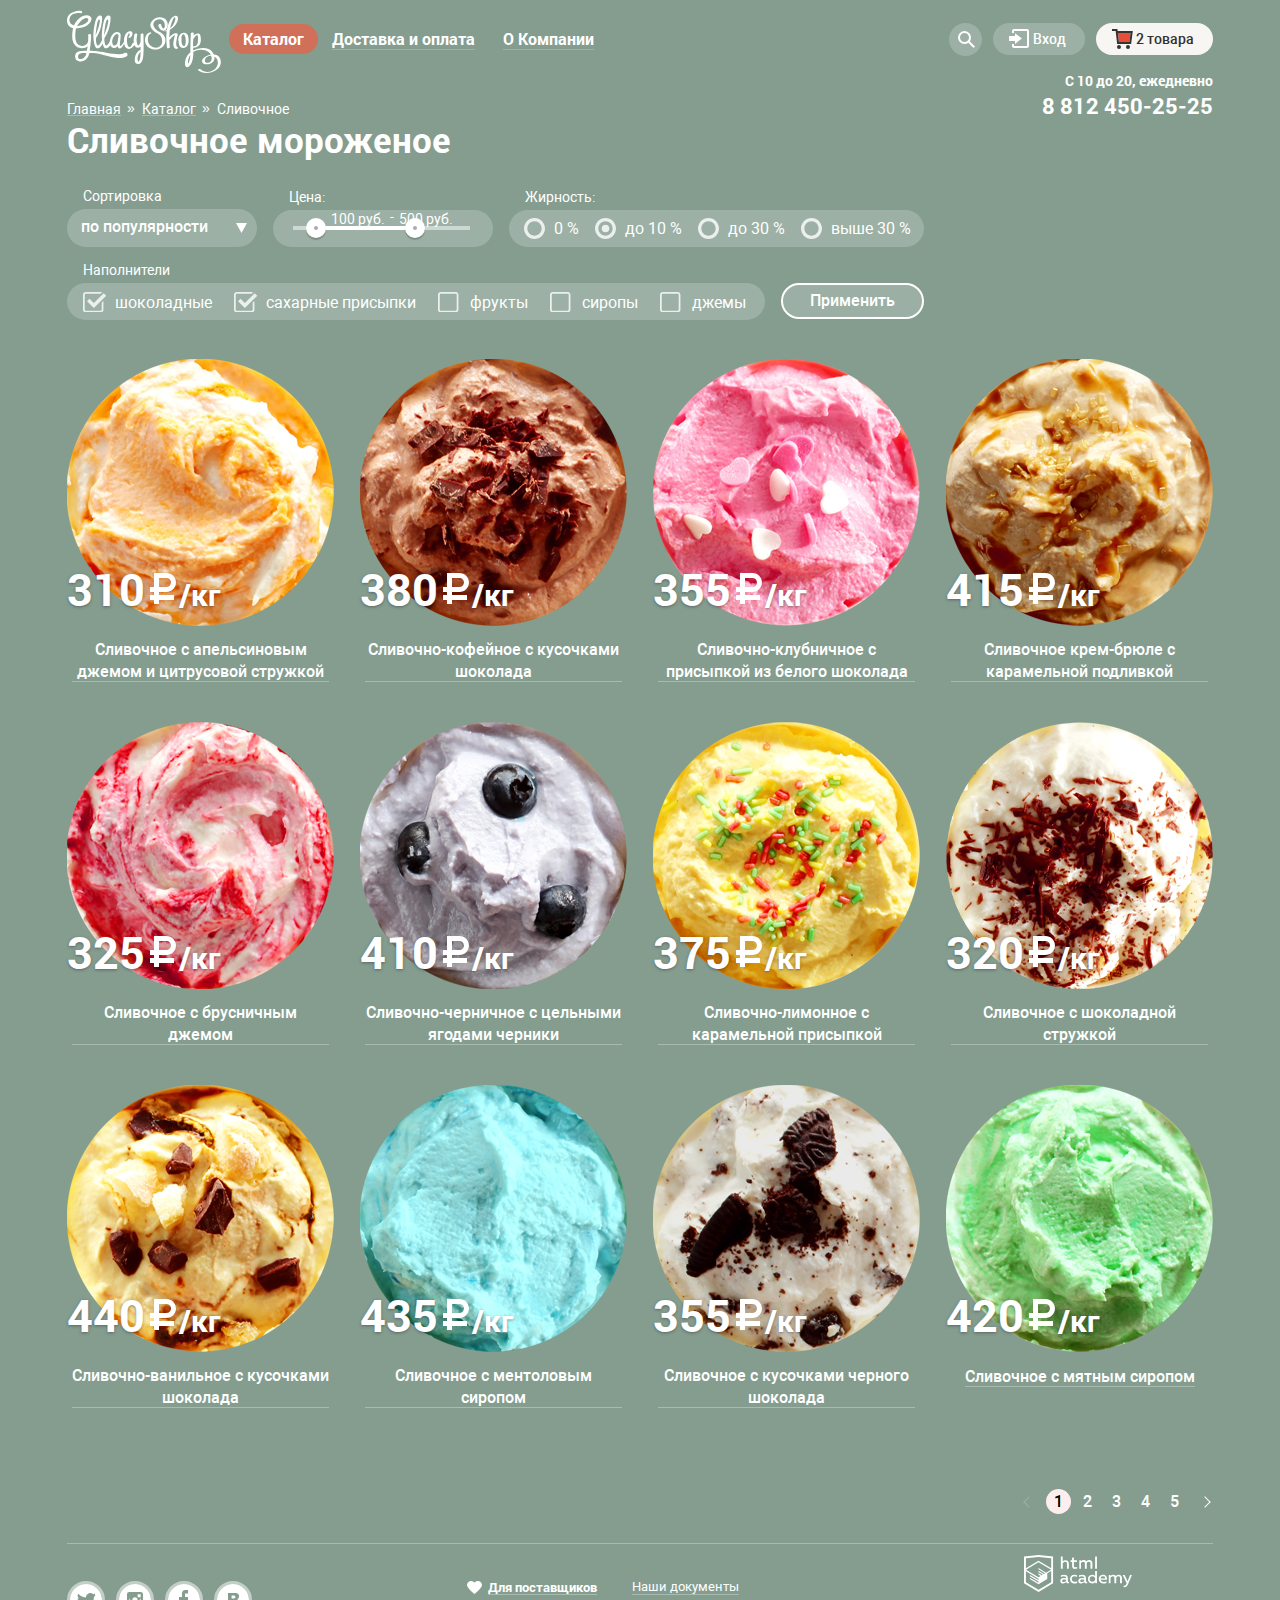
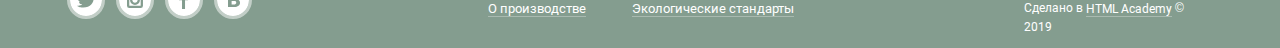
==== commit ddd2aaa5: "доработка" ====
--- a/catalog.html
+++ b/catalog.html
@@ -26,8 +26,8 @@
                 </ul>
               </div>
             </li>
-            <li><a href="pay.html">Доставка и оплата</a></li>
-            <li><a href="info.html">О Компании</a></li>
+            <li><a class="site-nav-link" href="pay.html">Доставка и оплата</a></li>
+            <li><a class="site-nav-link" href="info.html">О Компании</a></li>
           </ul>
           <div class="user-navigation">
             <div class="search-wrapper">
@@ -115,10 +115,10 @@
               <!--<label for="filter-sorts">Сортировка:</label>-->
               <div class="styled-select">
                 <select class="sort-items" id="filter-sorts" name="filter-sort">
-                  <option class="sort-item-current">по популярности</option>
-                  <option>сначала недорогие</option>
-                  <option>сначала дорогие</option>
-                  <option>по жирности</option>
+                  <option class="sort-item-current" value="popular">по популярности</option>
+                  <option value="inexpensive-first">сначала недорогие</option>
+                  <option value="expensive-first">сначала дорогие</option>
+                  <option value="fat-content">по жирности</option>
                 </select>
               </div>
             </fieldset>
@@ -197,73 +197,73 @@
               </div>-->
               <img src="img/product-1.png" width="267" height="267" alt="Сливочное с апельсиновым джемом и цитрусовой стружкой">
               <p class="popular-item-price"><span class="price">310</span>/кг</p>
-              <h3 class="catalog-item-title">Сливочное с апельсиновым джемом и цитрусовой стружкой</h3>
+              <h3 class="catalog-item-title"><a class="link-underline">Сливочное с апельсиновым джемом и цитрусовой стружкой</a></h3>
               <a href="#" class="buy button">Быстрый просмотр</a>
             </li>
             <li class="catalog-item">
               <img src="img/product-2.png" width="267" height="267" alt="Сливочно-кофейное с кусочками шоколада">
               <p class="popular-item-price"><span class="price">380</span>/кг</p>
-              <h3 class="catalog-item-title">Сливочно-кофейное с кусочками шоколада</h3>
+              <h3 class="catalog-item-title"><a class="link-underline">Сливочно-кофейное с кусочками шоколада</a></h3>
               <a href="#" class="buy button">Быстрый просмотр</a>
             </li>
             <li class="catalog-item">
               <img src="img/product-3.png" width="267" height="267" alt="Сливочно-клубничное с присыпкой из белого шоколада">
               <p class="popular-item-price"><span class="price">355</span>/кг</p>
-              <h3 class="catalog-item-title">Сливочно-клубничное с присыпкой из белого шоколада</h3>
+              <h3 class="catalog-item-title"><a class="link-underline">Сливочно-клубничное с присыпкой из белого шоколада</a></h3>
               <a href="#" class="buy button">Быстрый просмотр</a>
             </li>
             <li class="catalog-item">
               <img src="img/product-4.png" width="267" height="267" alt="Сливочное крем-брюле с карамельной подливкой">
               <p class="popular-item-price"><span class="price">415</span>/кг</p>
-              <h3 class="catalog-item-title">Сливочное крем-брюле с карамельной подливкой</h3>
+              <h3 class="catalog-item-title"><a class="link-underline">Сливочное крем-брюле с карамельной подливкой</a></h3>
               <a href="#" class="buy button">Быстрый просмотр</a>
             </li>
             <li class="catalog-item">
               <img src="img/product-5.png" width="267" height="267" alt="Сливочное с брусничным джемом">
               <p class="popular-item-price"><span class="price">325</span>/кг</p>
-              <h3 class="catalog-item-title">Сливочное с брусничным джемом</h3>
+              <h3 class="catalog-item-title"><a class="link-underline">Сливочное с брусничным джемом</a></h3>
               <a href="#" class="buy button">Быстрый просмотр</a>
             </li>
             <li class="catalog-item">
               <img src="img/product-6.png" width="267" height="267" alt="Сливочно-черничное с цельными ягодами черники">
               <p class="popular-item-price"><span class="price">410</span>/кг</p>
-              <h3 class="catalog-item-title">Сливочно-черничное с цельными ягодами черники</h3>
+              <h3 class="catalog-item-title"><a class="link-underline">Сливочно-черничное с цельными ягодами черники</a></h3>
               <a href="#" class="buy button">Быстрый просмотр</a>
             </li>
             <li class="catalog-item">
               <img src="img/product-7.png" width="267" height="267" alt="Сливочно-лимонное с карамельной присыпкой">
               <p class="popular-item-price"><span class="price">375</span>/кг</p>
-              <h3 class="catalog-item-title">Сливочно-лимонное с карамельной присыпкой</h3>
+              <h3 class="catalog-item-title"><a class="link-underline">Сливочно-лимонное с карамельной присыпкой</a></h3>
               <a href="#" class="buy button">Быстрый просмотр</a>
             </li>
             <li class="catalog-item">
               <img src="img/product-8.png" width="267" height="267" alt="Сливочное с шоколадной стружкой">
               <p class="popular-item-price"><span class="price">320</span>/кг</p>
-              <h3 class="catalog-item-title">Сливочное с шоколадной стружкой</h3>
+              <h3 class="catalog-item-title"><a class="link-underline">Сливочное с шоколадной стружкой</a></h3>
               <a href="#" class="buy button">Быстрый просмотр</a>
             </li>
             <li class="catalog-item">
               <img src="img/product-9.png" width="267" height="267" alt="Сливочно-ванильное с кусочками шоколада">
               <p class="popular-item-price"><span class="price">440</span>/кг</p>
-              <h3 class="catalog-item-title">Сливочно-ванильное с кусочками шоколада</h3>
+              <h3 class="catalog-item-title"><a class="link-underline">Сливочно-ванильное с кусочками шоколада</a></h3>
               <a href="#" class="buy button">Быстрый просмотр</a>
             </li>
             <li class="catalog-item">
               <img src="img/product-10.png" width="267" height="267" alt="Сливочноe с ментоловым сиропом">
               <p class="popular-item-price"><span class="price">435</span>/кг</p>
-              <h3 class="catalog-item-title">Сливочноe с ментоловым сиропом</h3>
+              <h3 class="catalog-item-title"><a class="link-underline">Сливочноe с ментоловым сиропом</a></h3>
               <a href="#" class="buy button">Быстрый просмотр</a>
             </li>
             <li class="catalog-item">
               <img src="img/product-11.png" width="267" height="267" alt="Сливочное с кусочками черного шоколада">
               <p class="popular-item-price"><span class="price">355</span>/кг</p>
-              <h3 class="catalog-item-title">Сливочное с кусочками черного шоколада</h3>
-              <a href="#" class="buy button">Быстрый просмотр</a>
-            </li>
-            <li class="catalog-item">
-              <img src="img/product-12.png" width="267" height="267" alt="Сливочное с мятным сиропом">
+              <h3 class="catalog-item-title"><a class="link-underline">Сливочное с кусочками черного шоколада</a></h3>
+              <a href="#" class="buy button">Быстрый просмотр</a>
+            </li>
+            <li class="catalog-item">
+              <img src="img/product-12.png" width="267" height="267" alt="Сливочное с мятным сиропом"></a>
               <p class="popular-item-price"><span class="price">420</span>/кг</p>
-              <h3 class="catalog-item-title">Сливочное с мятным сиропом</h3>
+              <h3 class="catalog-item-title"><a class="link-underline">Сливочное с мятным сиропом</a></h3>
               <a href="#" class="buy button">Быстрый просмотр</a>
             </li>
           </ul>
@@ -308,9 +308,9 @@
 
         <ul class="documents">
           <li class="documents-current"><a class="link-underline" href="#">Для поставщиков</a></li>
-          <li><a href="#">Наши документы</a></li>
-          <li><a href="#">О производстве</a></li>
-          <li><a href="#">Экологические стандарты</a></li>
+          <li><a class="link-underline" href="#">Наши документы</a></li>
+          <li><a class="link-underline" href="#">О производстве</a></li>
+          <li><a class="link-underline" href="#">Экологические стандарты</a></li>
         </ul>
 
         <p class="footer-copyright">
--- a/css/style.css
+++ b/css/style.css
@@ -22,7 +22,7 @@
        url("../fonts/robotobold.woff2") format("woff2");
 }
 
-body > * {
+/*body > * {
   outline: 2px solid rgba(0, 0 , 150, 0.4);
 }
 
@@ -48,7 +48,7 @@
 
 body > * > * > * > * > * > * > * {
   outline: 2px solid rgba(0, 150 , 255, 0.4);
-}
+}*/
 
 body {
   margin: 0;
@@ -958,41 +958,98 @@
   text-align: left;
 }
 
-.link-underline {
+.link-underline,
+.site-nav-link {
   position: relative;
-}
-
-.link-underline:hover,
-.link-underline:focus {
-  color: #ffbc9e;
-}
-
-.link-underline:hover::after,
-.link-underline:focus::after,
-.footer-copyright .link-underline::after,
-.documents .link-underline::after {
+
+  /*text-decoration-color: rgba(255, 255, 255, 0.2);
+  text-decoration-line: underline;
+  text-decoration-style: solid;
+  text-underline-position: auto;*/
+
+  /*background-image: linear-gradient(transparent 50%, rgba(255, 255, 255, 0.2) 50%);
+  background-repeat: no-repeat;
+  background-position: 0 bottom;
+  background-size: 100% 1px;*/
+}
+
+/*.site-nav-link {
+  background-image: linear-gradient(transparent 50%, rgba(255, 255, 255, 0.2) 50%);
+  background-repeat: no-repeat;
+  background-position: 14px bottom;
+  background-size: calc(100% - 28px) 1px;
+}*/
+
+.site-nav-link::before {
+  content: "";
+  position: absolute;
+  bottom: 4px;
+  left: 14px;
+
+  width: calc(100% - 28px);
+  height: 1px;
+
+  background-color: rgba(255, 255, 255, 0.2);
+}
+
+.link-underline::before {
   content: "";
   position: absolute;
   bottom: 1px;
   left: 0;
-  
+
   height: 1px;
   width: 100%;
-  
-  background-color: #ffbc9e; /*#e84d37*/
-  opacity: 0.3;
-}
-
-.news .link-underline::after {
-  content: "";
-  position: absolute;
-  bottom: 0;
-  left: 0;
-  
-  height: 1px;
-  width: 100%;
-  
-  background-color: #323232;
+
+  background-color: rgba(255, 255, 255, 0.3);
+}
+
+.link-underline:hover,
+.link-underline:focus,
+.link-underline:active {
+  color: #ffbc9e;
+
+  /*text-decoration-color: rgba(255, 188, 158, 0.3);
+  text-decoration-line: underline;
+  text-decoration-style: solid;
+  text-underline-position: auto;*/
+  
+  /*background-image: linear-gradient(transparent 50%, rgba(255, 188, 158, 0.3) 50%);*/
+}
+
+.link-underline:hover::before,
+.link-underline:focus::before,
+.link-underline:active::before {
+  background-color: rgba(255, 188, 158, 0.3);
+}
+
+.news .link-underline::before {
+ /* width: 100%;*/
+  height: 2px;
+
+  background-color: rgba(50, 50, 50, 1);
+}
+
+/*.news .link-underline {
+  /*text-decoration-color: rgba(50, 50, 50, 1);
+  text-decoration-line: underline;
+  text-decoration-style: solid;*/
+  
+  /*background-image: linear-gradient(transparent 50%, rgba(50, 50, 50, 1) 50%);*/
+}*/
+
+.news .link-underline:hover,
+.news .link-underline:focus,
+.news .link-underline:active {
+  color: #e84d37;
+  /*text-decoration-color: rgba(232, 77, 55, 0.3);*/
+  /*background-image: linear-gradient(transparent 50%, rgba(232, 77, 55, 0.3) 50%);*/
+}
+
+.news .link-underline:hover::before,
+.news .link-underline:focus::before,
+.news .link-underline:active::before {
+  background-color: rgba(232, 77, 55, 0.3);
 }
 
 .filters {
@@ -1086,7 +1143,7 @@
   background-color: #ababab;
   border: 8px solid #ffffff;
   border-radius: 50%;
-  /*box-shadow: 0 2px 1px 0 rgba(0, 1, 1, 0.2);*/
+  box-shadow: 0 2px 1px 0 rgba(0, 1, 1, 0.2);
   
   cursor: pointer;
 }
@@ -1108,7 +1165,7 @@
 
 .price-controls {
   position: absolute;
-  top: -2px;
+  top: -1px;
   left: 53px;
 
   width: 145px;
@@ -1167,7 +1224,7 @@
 }
 
 select {
-  width: 202px;
+  width: 220px;
   
   padding: 7px 10px;
 
@@ -1797,7 +1854,9 @@
 
 .map {
   min-height: 430px;
-  
+
+  margin-bottom: -9px;
+
   background-image: url("../img/map.jpg");
   background-position: 0 0;
   background-repeat: no-repeat;
@@ -1811,7 +1870,7 @@
 .contacts {
   position: absolute;
   right: 27px;
-  top: 62px;
+  bottom: 73px;
   z-index: 5;
   
   display: flex;
@@ -1935,7 +1994,7 @@
   font-weight: 400;
 }
 
-.documents-current {
+.documents-current a {
   font-weight: 700;
 }
 
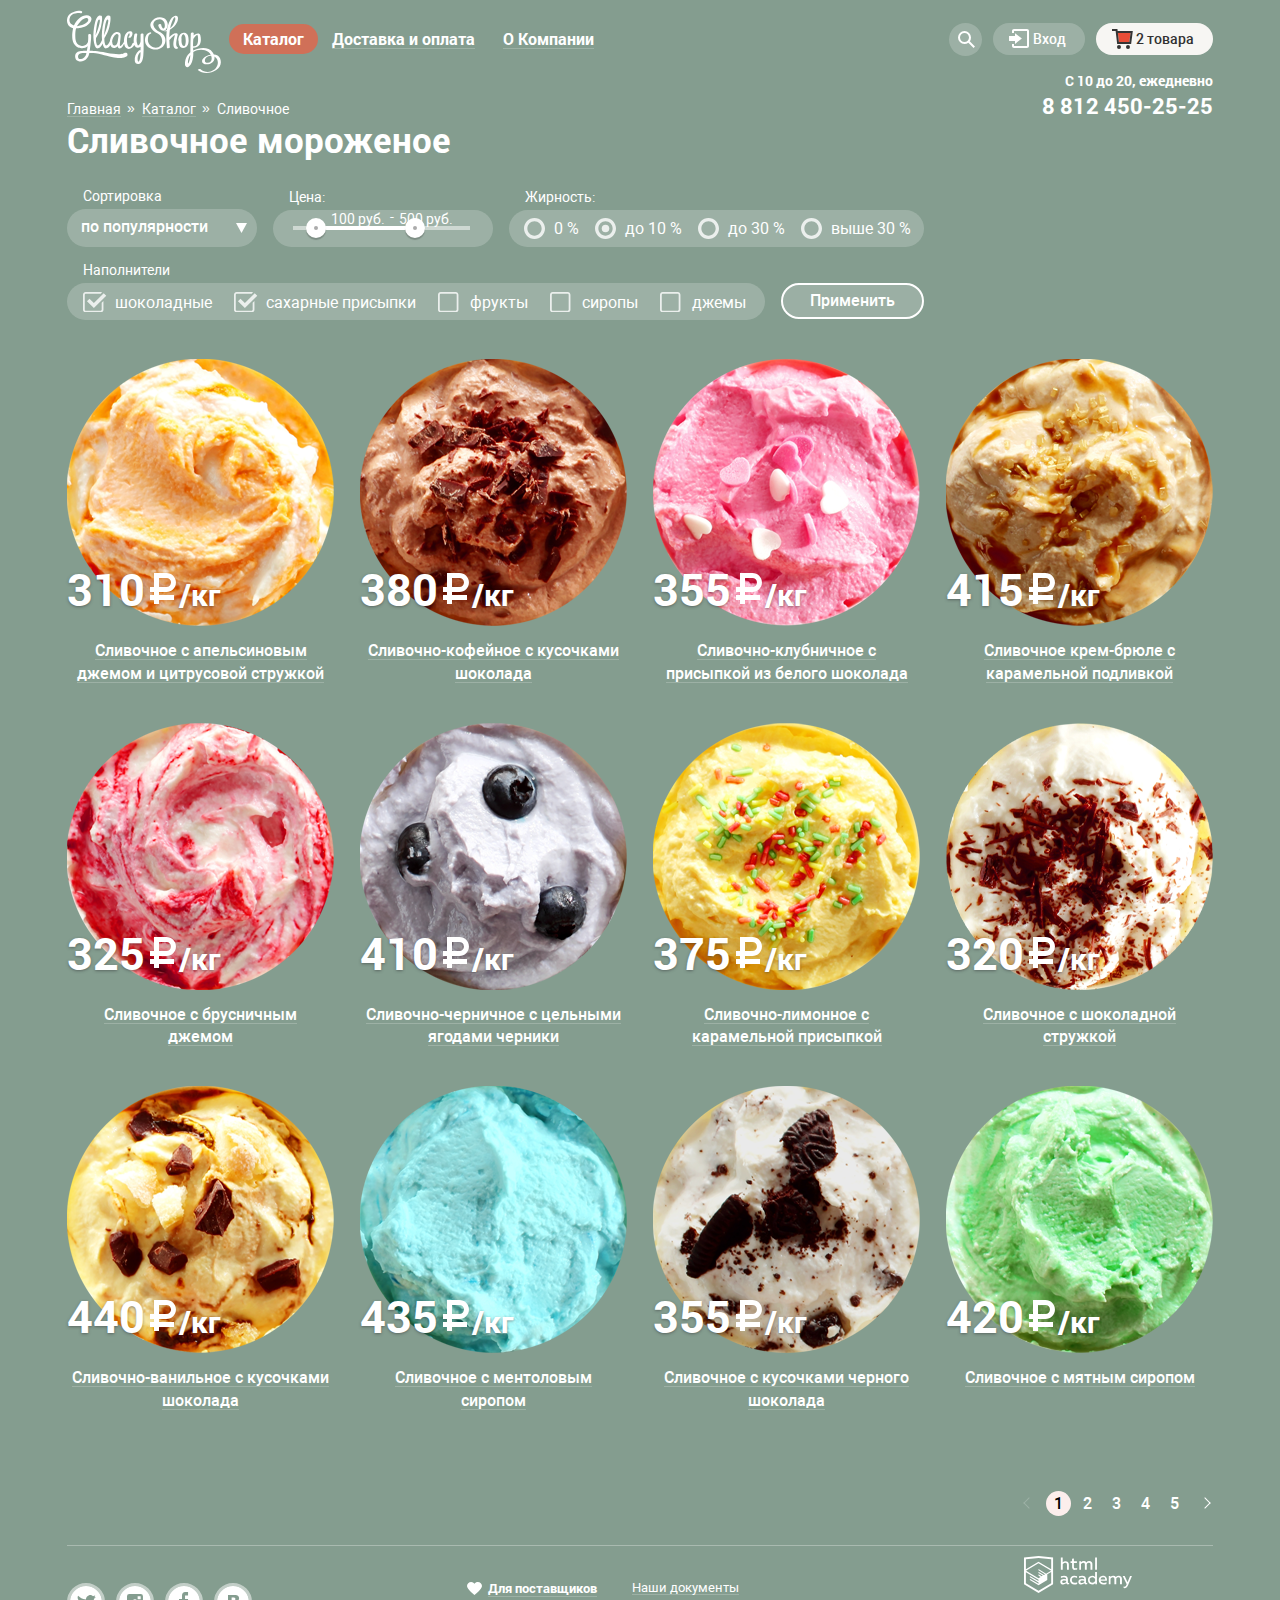
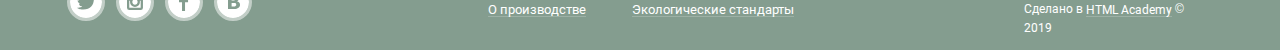
==== commit bfe1a326: "проект" ====
--- a/catalog.html
+++ b/catalog.html
@@ -4,7 +4,7 @@
     <meta charset="utf-8">
     <title>Интернет-магазин мороженого GllacyShop</title>
     <link href="css/normalize.css" rel="stylesheet">
-    <link href="css/style.css" rel="stylesheet">
+    <link href="css/style.min.css" rel="stylesheet">
   </head>
   <body class="inner-page">
     <header class="main-header">
@@ -261,7 +261,7 @@
               <a href="#" class="buy button">Быстрый просмотр</a>
             </li>
             <li class="catalog-item">
-              <img src="img/product-12.png" width="267" height="267" alt="Сливочное с мятным сиропом"></a>
+              <img src="img/product-12.png" width="267" height="267" alt="Сливочное с мятным сиропом">
               <p class="popular-item-price"><span class="price">420</span>/кг</p>
               <h3 class="catalog-item-title"><a class="link-underline">Сливочное с мятным сиропом</a></h3>
               <a href="#" class="buy button">Быстрый просмотр</a>
--- a/css/style.min.css
+++ b/css/style.min.css
@@ -0,0 +1 @@
+@font-face{font-family:"Roboto";font-style:normal;font-weight:400;src:url("../fonts/roboto.woff") format("woff"),url("../fonts/roboto.woff2") format("woff2")}@font-face{font-family:"Roboto";font-style:normal;font-weight:500;src:url("../fonts/robotomedium.woff") format("woff"),url("../fonts/robotomedium.woff2") format("woff2")}@font-face{font-family:"Roboto";font-style:normal;font-weight:700;src:url("../fonts/robotobold.woff") format("woff"),url("../fonts/robotobold.woff2") format("woff2")}body{margin:0;padding:0;font-family:"Roboto",Arial,sans-serif;font-size:16px;line-height:22px;font-weight:400;color:#fff;background-color:#849d8f}.visually-hidden{position:absolute;width:1px;height:1px;margin:-1px;border:0;padding:0;white-space:nowrap;-webkit-clip-path:inset(100%);clip-path:inset(100%);clip:rect(0 0 0 0);overflow:hidden}a{display:inline-block;color:#fff;vertical-align:middle;text-decoration:none}.container{width:1200px;margin:0 auto;padding:0 27px;-webkit-box-sizing:border-box;box-sizing:border-box}.main-header{padding-top:10px;min-height:70px}.main-navigation{display:-webkit-box;display:-ms-flexbox;display:flex;-webkit-box-orient:vertical;-webkit-box-direction:normal;-ms-flex-direction:column;flex-direction:column;-webkit-box-pack:center;-ms-flex-pack:center;justify-content:center}.navigation-wrapper{display:-webkit-box;display:-ms-flexbox;display:flex;-webkit-box-pack:start;-ms-flex-pack:start;justify-content:flex-start;-webkit-box-align:center;-ms-flex-align:center;align-items:center}.main-header-logo{width:154px;height:58px;margin-right:8px}.site-navigation{display:-webkit-box;display:-ms-flexbox;display:flex;-ms-flex-wrap:wrap;flex-wrap:wrap;width:570px;margin:0;padding:0;list-style:none}.site-navigation a{padding:6px 14px;font-size:16px;line-height:18px;font-weight:700}.main-header .catalog-link{position:relative}.catalog-menu{position:absolute;top:36px;left:-5px;z-index:1;display:none;margin:0;padding:5px 0;width:144px;min-height:172px;background:#f8f7f4;border-radius:5px;-webkit-box-shadow:0 20px 20px rgba(0,0,0,0.4);box-shadow:0 20px 20px rgba(0,0,0,0.4);color:#323232;font-size:14px;line-height:16px;font-weight:400;-webkit-box-sizing:border-box;box-sizing:border-box}.catalog-menu a{padding:0;font-size:14px;line-height:16px;font-weight:400}.site-navigation a:hover,.site-navigation a:focus{background:#f7f6f3;border-radius:13px;color:#323232;font-weight:700}.catalog-link:hover .catalog-menu,.catalog-link:focus .catalog-menu{display:block}.site-navigation a:active{color:#000;font-weight:700;background:#f8f7f4;border:0;-webkit-box-shadow:inset 0 2px 1px rgba(105,105,105,1);box-shadow:inset 0 2px 1px rgba(105,105,105,1)}.catalog-menu .new-list{margin:0;padding:5px 0;list-style:none}.catalog-menu .new{position:relative;margin:0;margin-bottom:8px;padding:7px 20px;font-weight:700}.catalog-menu .new::after{content:"";position:absolute;top:34px;left:5px;height:1px;width:129px;background-color:rgba(50,50,50,0.2)}.new-list a{color:#323232}.new-list li{padding:7px 20px}.new-list a:hover,.new-list a:focus{font-weight:400;background-color:transparent;border-radius:0}.new-list li:hover,.new-list li:focus{background-color:#fbded8}.new-list li:active{background-color:#d07058}.user-navigation{position:relative;display:-webkit-box;display:-ms-flexbox;display:flex;-webkit-box-pack:justify;-ms-flex-pack:justify;justify-content:space-between;-webkit-box-align:center;-ms-flex-align:center;align-items:center;-ms-flex-wrap:wrap;flex-wrap:wrap;margin:0;margin-left:auto;padding:0;width:246px;list-style:none}.inner-page .user-navigation{width:264px}.user-navigation a{padding:8px 19px;font-size:14px;line-height:16px;font-weight:500;background-color:rgba(254,254,254,0.2);border-radius:20px;-webkit-box-sizing:border-box;box-sizing:border-box}.user-navigation .search-link{padding:0;display:block;width:33px;height:33px}.user-navigation .login-link,.user-navigation .cart-link{position:relative;padding-left:40px}.login-link .icon,.cart-link .icon{position:absolute;top:calc(50% - 10px);left:16px}.search-link .icon{position:absolute;top:calc(50% - 13px);left:calc(50% - 8px)}.inner-page .cart-link::before{background-image:url("../img/basket-red.svg")}.search-wrapper,.login-wrapper,.cart-wrapper{position:relative;margin-top:10px;padding-bottom:10px}.search-form{position:absolute;top:36px;right:1px;z-index:1;display:none;margin:0;padding:19px 15px;width:340px;height:83px;color:#323232;font-size:14px;line-height:16px;font-weight:400;background:#f8f7f4;border-radius:5px;-webkit-box-shadow:0 20px 20px rgba(0,0,0,0.4);box-shadow:0 20px 20px rgba(0,0,0,0.4);list-style:none;-webkit-box-sizing:border-box;box-sizing:border-box}.icon{fill:#fff}.search-link:hover .icon,.search-link:focus .icon,.login-link:hover .icon,.login-link:focus .icon,.cart-link:hover .icon,.cart-link:focus .icon{fill:#000}.search-link:hover,.search-link:focus,.login-link:hover,.login-link:focus,.cart-link:hover,.cart-link:focus,.inner-page .cart-link{background-color:#f7f6f3;border-radius:25px}.inner-page .link-current,.inner-page .link-current:hover,.inner-page .link-current:focus{color:#fff;background-color:#d07058;border-radius:25px}.new-list .link-current,.new-list .link-current:hover,.new-list .link-current:focus{background-color:#d07058;border-radius:0}.link-current a,.link-current a:hover,.link-current a:focus{color:#fff}.search-link:hover,.search-link:focus,.login-link:hover,.login-link:focus,.cart-link:hover,.cart-link:focus,.inner-page .cart-link{color:#323232}.search-wrapper:hover .search-form,.search-wrapper:focus .search-form{display:block}.search-form p{min-width:310px;margin:0;padding:0}.login-form p{min-width:240px;margin:0;margin-top:14px;margin-bottom:20px;padding:0}input,textarea{width:100%;height:44px;padding-top:17px;padding-left:12px;padding-bottom:17px;color:#323232;font-size:14px;line-height:24px;font-weight:700;background-color:#fff;border:1px solid rgba(178,178,178,0.52);border-radius:5px;outline:0;-webkit-box-sizing:border-box;box-sizing:border-box}input::-webkit-input-placeholder,textarea::-webkit-input-placeholder{color:#999;font-weight:400}input::-moz-placeholder,textarea::-moz-placeholder{color:#999;font-weight:400}input:-moz-placeholder,textarea:-moz-placeholder{color:#999;font-weight:400}input:-ms-input-placeholder,textarea:-ms-input-placeholder{color:#999;font-weight:400}input:hover,textarea:hover{border:1px solid rgba(178,178,178,0.52);-webkit-box-shadow:inset 0 0 3px #b2b2b2;box-shadow:inset 0 0 3px #b2b2b2}input:focus,textarea:focus{border:1px solid rgba(46,136,228,0.52);-webkit-box-shadow:inset 0 0 3px #2e88e4;box-shadow:inset 0 0 3px #2e88e4}.login-form{position:absolute;top:36px;right:0;z-index:1;display:none;margin:0;padding:5px 20px;padding-right:16px;width:277px;height:213px;color:#323232;font-size:14px;line-height:16px;font-weight:400;background-color:#f8f7f4;border-radius:5px;-webkit-box-shadow:0 20px 20px rgba(0,0,0,0.4);box-shadow:0 20px 20px rgba(0,0,0,0.4);list-style:none;-webkit-box-sizing:border-box;box-sizing:border-box}.login-wrapper:hover .login-form,.login-wrapper:focus .login-form{display:block}.login-form .button{width:100px;padding:10px 25px}.container-mini{display:-webkit-box;display:-ms-flexbox;display:flex;-webkit-box-pack:justify;-ms-flex-pack:justify;justify-content:space-between;-webkit-box-align:start;-ms-flex-align:start;align-items:flex-start}.login-password-info{width:121px}.login-password-info a{padding:0;margin:0;color:#323232;font-size:13px;line-height:24px;font-weight:400;text-decoration:underline}.login-password-info .new-login{margin-top:-3px}.inner-page{background-color:#849d8f}.main-header-info{-ms-flex-item-align:end;align-self:flex-end;font-size:14px;line-height:16px;font-weight:700;text-align:right}.main-header-info p{margin:0;padding:5px 0}.main-header-info a{font-size:22px;line-height:24px}.button{display:inline-block;padding:10px 35px;color:#fff;font-size:18px;line-height:24px;font-weight:700;text-align:center;vertical-align:middle;text-decoration:none;text-shadow:0 2px 5px rgba(160,32,11,0.76);background:#f26843;background:-webkit-gradient(linear,left top,left bottom,from(#f26843),to(#e74a35));background:-webkit-linear-gradient(top,#f26843 0,#e74a35 100%);background:-o-linear-gradient(top,#f26843 0,#e74a35 100%);background:linear-gradient(to bottom,#f26843 0,#e74a35 100%);-webkit-box-shadow:0 2px 2px rgba(172,16,0,0.64);box-shadow:0 2px 2px rgba(172,16,0,0.64);border:0;border-radius:50px;cursor:pointer}.button:hover{background:-webkit-gradient(linear,left top,left bottom,from(#f58669),to(#ec6f5e));background:-webkit-linear-gradient(top,#f58669 0,#ec6f5e 100%);background:-o-linear-gradient(top,#f58669 0,#ec6f5e 100%);background:linear-gradient(to bottom,#f58669 0,#ec6f5e 100%);-webkit-box-shadow:0 2px 2px rgba(172,16,0,1);box-shadow:0 2px 2px rgba(172,16,0,1)}.button:active{background:-webkit-gradient(linear,left top,left bottom,from(#d84732),to(#e1613e));background:-webkit-linear-gradient(top,#d84732 0,#e1613e 100%);background:-o-linear-gradient(top,#d84732 0,#e1613e 100%);background:linear-gradient(to bottom,#d84732 0,#e1613e 100%);-webkit-box-shadow:inset 0 2px 2px rgba(172,16,0,1);box-shadow:inset 0 2px 2px rgba(172,16,0,1)}.site-wrapper{min-width:940px;background-color:#849d8f;background-image:url("../img/slider-1.png");background-repeat:no-repeat;background-position:center 0;-webkit-transition:background-image .5s ease,background-color .5s ease;-o-transition:background-image .5s ease,background-color .5s ease;transition:background-image .5s ease,background-color .5s ease}.site-wrapper::before,.site-wrapper::after{content:"";visibility:hidden}.site-wrapper::before{background-image:url("../img/slider-2.png")}.site-wrapper::after{background-image:url("../img/slider-3.png")}.slider{position:relative;margin-bottom:42px;padding-top:272px;color:#fff;text-align:center}.slider-list{margin:0;padding:0;list-style:none}.slider-item{display:none}.slider-title{width:700px;margin:0 auto;margin-bottom:31px;font-size:60px;line-height:60px;font-weight:700}.slider-controls{position:absolute;bottom:20px;left:0;z-index:10;font-size:0}.slider-controls label{display:inline-block;width:17px;height:17px;margin-right:8px;vertical-align:top;background-color:transparent;border:2px solid #fff;border-radius:50%;cursor:pointer}#product-1:checked ~ .site-wrapper{background-color:#849d8f;background-image:url("../img/slider-1.png")}#product-2:checked ~ .site-wrapper{background-color:#8996a6;background-image:url("../img/slider-2.png")}#product-3:checked ~ .site-wrapper{background-color:#9d8b84;background-image:url("../img/slider-3.png")}#product-1:checked ~ .site-wrapper .slider-item:nth-child(1),#product-2:checked ~ .site-wrapper .slider-item:nth-child(2),#product-3:checked ~ .site-wrapper .slider-item:nth-child(3){display:block}#product-1:checked ~ .site-wrapper label[for="product-1"],#product-2:checked ~ .site-wrapper label[for="product-2"],#product-3:checked ~ .site-wrapper label[for="product-3"],#product-1:active ~ .site-wrapper label[for="product-1"],#product-2:active ~ .site-wrapper label[for="product-2"],#product-3:active ~ .site-wrapper label[for="product-3"]{background-color:#fff}.site-wrapper label[for="product-1"]:hover,.site-wrapper label[for="product-1"]:focus,.site-wrapper label[for="product-2"]:focus,.site-wrapper label[for="product-2"]:hover,.site-wrapper label[for="product-3"]:focus,.site-wrapper label[for="product-3"]:hover{background-color:rgba(248,247,244,0.4)}.slider-button{width:210px;font-size:32px;line-height:44px}.cart-table{position:absolute;top:39px;right:1px;z-index:1;display:none;margin:0;padding:18px 14px;width:540px;height:240px;color:#323232;font-size:13px;line-height:16px;font-weight:400;background:#f8f7f4;border-radius:5px;-webkit-box-shadow:0 20px 20px rgba(0,0,0,0.4);box-shadow:0 20px 20px rgba(0,0,0,0.4);list-style:none;-webkit-box-sizing:border-box;box-sizing:border-box}.cart-wrapper:hover .cart-table,.cart-wrapper:focus .cart-table{display:-webkit-box;display:-ms-flexbox;display:flex;-webkit-box-pack:start;-ms-flex-pack:start;justify-content:flex-start;-webkit-box-orient:vertical;-webkit-box-direction:normal;-ms-flex-direction:column;flex-direction:column}.table-wrapper{position:relative;display:-webkit-box;display:-ms-flexbox;display:flex;margin-bottom:5px}.cart-table-column{width:65px}.cart-table-column:nth-child(1){width:320px}.cart-table-column:nth-child(1) .cart-th{padding-right:20px;padding-left:73px}.cart-table-column .cart-th:last-child{padding-bottom:5px}.cart-table-column .cart-th{position:relative;padding-bottom:26px}.cart-table-column:nth-child(1) .cart-th::before{content:"";position:absolute;top:-6px;left:27px;width:35px;height:35px;background-repeat:no-repeat}.cart-table-column:nth-child(1) .cart-th:nth-child(1)::before{background-image:url("../img/product-small-1.png")}.cart-table-column:nth-child(1) .cart-th:nth-child(2)::before{background-image:url("../img/product-small-2.png")}.cart-table-column:nth-child(1) .cart-th::after{content:"";position:absolute;top:4px;left:3px;width:11px;height:11px;background-repeat:no-repeat;background-image:url("../img/cross-small.svg")}.cart-table-column:nth-child(2){width:124px}.cart-th{margin:0;margin-top:7px;padding:0;font-size:13px;line-height:20px}.cart-th span{color:#999}.cart-total{-ms-flex-item-align:end;align-self:flex-end;font-size:15px;line-height:18px;font-weight:700}.table-wrapper::after{content:"";position:absolute;bottom:-7px;left:2px;width:510px;height:1px;background-color:#cacac7}.cart-table .button{margin-left:auto;padding:12px 15px;font-size:18px;line-height:24px;background:#f26843;background:-webkit-gradient(linear,left top,left bottom,from(#f26843),to(#e74a35));background:-webkit-linear-gradient(top,#f26843 0,#e74a35 100%);background:-o-linear-gradient(top,#f26843 0,#e74a35 100%);background:linear-gradient(to bottom,#f26843 0,#e74a35 100%);border-radius:50px}.page-title{margin-top:0;margin-bottom:28px;font-size:35px;line-height:41px;font-weight:700}.breadcrumbs{display:-webkit-box;display:-ms-flexbox;display:flex;-webkit-box-pack:start;-ms-flex-pack:start;justify-content:flex-start;-webkit-box-align:center;-ms-flex-align:center;align-items:center;-ms-flex-wrap:wrap;flex-wrap:wrap;margin:0;margin-top:-18px;margin-bottom:2px;padding:0;padding-right:120px;font-size:14px;line-height:16px;list-style:none}.breadcrumbs li{position:relative;margin-right:21px}.breadcrumbs li:last-child::after{content:""}.breadcrumbs li::after{content:"»";position:absolute;top:0;right:-10px;width:4px;height:4px}.breadcrumbs-current,.breadcrumbs a{font-size:14px;line-height:16px;font-weight:400;text-align:left}.link-underline{display:inline;background-image:-webkit-gradient(linear,left top,left bottom,color-stop(50%,transparent),color-stop(50%,rgba(255,255,255,0.2)));background-image:-webkit-linear-gradient(transparent 50%,rgba(255,255,255,0.2) 50%);background-image:-o-linear-gradient(transparent 50%,rgba(255,255,255,0.2) 50%);background-image:linear-gradient(transparent 50%,rgba(255,255,255,0.2) 50%);background-repeat:no-repeat;background-position:0 bottom;background-size:100% 1px}.site-nav-link{background-image:-webkit-gradient(linear,left top,left bottom,color-stop(50%,transparent),color-stop(50%,rgba(255,255,255,0.2)));background-image:-webkit-linear-gradient(transparent 50%,rgba(255,255,255,0.2) 50%);background-image:-o-linear-gradient(transparent 50%,rgba(255,255,255,0.2) 50%);background-image:linear-gradient(transparent 50%,rgba(255,255,255,0.2) 50%);background-repeat:no-repeat;background-position:14px 24px;background-size:calc(100% - 28px) 1px}.link-underline:hover,.link-underline:focus,.link-underline:active{color:#ffbc9e;background-image:-webkit-gradient(linear,left top,left bottom,color-stop(50%,transparent),color-stop(50%,rgba(255,188,158,0.3)));background-image:-webkit-linear-gradient(transparent 50%,rgba(255,188,158,0.3) 50%);background-image:-o-linear-gradient(transparent 50%,rgba(255,188,158,0.3) 50%);background-image:linear-gradient(transparent 50%,rgba(255,188,158,0.3) 50%)}.news .link-underline{background-size:100% 4px;background-image:-webkit-gradient(linear,left top,left bottom,color-stop(50%,rgba(50,50,50,1)),color-stop(50%,transparent));background-image:-webkit-linear-gradient(top,rgba(50,50,50,1) 50%,transparent 50%);background-image:-o-linear-gradient(top,rgba(50,50,50,1) 50%,transparent 50%);background-image:linear-gradient(to bottom,rgba(50,50,50,1) 50%,transparent 50%)}.news .link-underline:hover,.news .link-underline:focus,.news .link-underline:active{color:#e84d37;background-image:-webkit-gradient(linear,left top,left bottom,color-stop(50%,transparent),color-stop(50%,rgba(232,77,55,0.3)));background-image:-webkit-linear-gradient(transparent 50%,rgba(232,77,55,0.3) 50%);background-image:-o-linear-gradient(transparent 50%,rgba(232,77,55,0.3) 50%);background-image:linear-gradient(transparent 50%,rgba(232,77,55,0.3) 50%)}.filters{margin-bottom:24px}.filter{display:-webkit-box;display:-ms-flexbox;display:flex;-webkit-box-pack:start;-ms-flex-pack:start;justify-content:flex-start;-webkit-box-align:end;-ms-flex-align:end;align-items:flex-end;-ms-flex-wrap:wrap;flex-wrap:wrap}.filter fieldset{margin:0;margin-right:16px;margin-bottom:15px;padding:0;border:0}.filter-range,.filter-fat,.filter-fillers{position:relative;min-height:37px;background-color:rgba(255,255,255,0.2);border-radius:20px}.filter legend{margin-left:16px;margin-bottom:5px;font-size:14px;line-height:16px;font-weight:400}.filter fieldset:nth-child(1){width:190px}.filter fieldset:nth-child(2){position:relative;width:220px}.legend-price{display:-webkit-box;display:-ms-flexbox;display:flex;-ms-flex-wrap:wrap;flex-wrap:wrap}.range-controls{position:absolute;top:16px;width:177px;margin:0 20px}.range-controls .scale{position:relative;height:4px;background-color:rgba(255,255,255,0.5)}.range-controls .bar{position:absolute;left:25px;width:55%;height:4px;background-color:rgba(255,255,255,1)}.range-toggle{position:absolute;top:-10px;width:4px;height:4px;background-color:#ababab;border:8px solid #fff;border-radius:50%;-webkit-box-shadow:0 2px 1px 0 rgba(0,1,1,0.2);box-shadow:0 2px 1px 0 rgba(0,1,1,0.2);cursor:pointer}.range-toggle-min{top:-8px;left:13px}.range-toggle-max{top:-8px;left:63%}.price-controls .min-price,.price-controls .max-price{width:58px}.price-controls{position:absolute;top:-1px;left:53px;width:145px;padding-left:3px;font-size:14px;line-height:16px;font-weight:400}.price-controls label{display:inline-block;font:inherit;vertical-align:middle;cursor:pointer}.price-controls input{width:24px;height:16px;margin:0;margin-left:2px;padding:0;color:#fff;font:inherit;background:0;border:0}.filter ul{margin:0;padding:0;list-style:none}.filter-fat,.filter-fillers{display:-webkit-box;display:-ms-flexbox;display:flex;-ms-flex-wrap:wrap;flex-wrap:wrap}.filter .filter-fat{padding-left:5px;padding-right:7px}.filter .filter-fillers{padding-left:13px}select{width:220px;padding:7px 10px;color:#fff;font-size:16px;line-height:18px;font-weight:500;background:transparent;border:0}select:hover,select:focus{color:#323232}.styled-select:hover,.styled-select:focus{background-image:url("../img/select-arrow-black.svg")}.styled-select{width:190px;height:38px;padding:0;background-color:rgba(255,255,255,0.2);background-image:url("../img/select-arrow.svg");background-repeat:no-repeat;background-position:calc(100% - 10px) 50%;border:0;border-radius:20px;overflow:hidden}.filter-fat .filter-option{margin-right:6px;padding-top:8px;padding-left:40px}.filter-fillers .filter-option{margin-right:19px;padding-top:9px;padding-left:35px}.filter-option label{position:relative;display:block;text-align:left;cursor:pointer}.filter-input-radio+label::before{content:"";position:absolute;top:0;left:-30px;width:21px;height:21px;background-image:url("../img/radio-off.svg");background-repeat:no-repeat;background-position:0 0;background-size:100%}.filter-input-radio:checked+label::before{background-image:url("../img/radio-on.svg")}.filter-input-checkbox+label::before{content:"";position:absolute;top:0;left:-32px;width:24px;height:20px;background-image:url("../img/checkbox-off.svg");background-repeat:no-repeat;background-position:0 0;background-size:100%}.filter-input-checkbox:checked+label::before{background-image:url("../img/checkbox-on.svg")}.filter-input:hover+label::before,.filter-input:focus+label::before{opacity:1}.filter-input+label::before{opacity:.8}.filter-input:disabled+label,.filter-input:checked:disabled+label,.filter-input:disabled:hover+label,.filter-input:disabled:focus+label{opacity:.4;pointer-events:none}.filter-button{margin-bottom:16px;padding:7px 27px;font-size:16px;line-height:18px;font-weight:500;text-shadow:none;background:rgba(255,255,255,0.19);-webkit-box-shadow:none;box-shadow:none;border:2px solid #fff}.filter-button:hover,.filter-button:focus{color:#000;background:rgba(255,255,255,1);-webkit-box-shadow:none;box-shadow:none}.filter-button:active{padding:9px 29px;color:#000;background:#fceeec;-webkit-box-shadow:inset 0 2px 1px rgba(105,105,105,1);box-shadow:inset 0 2px 1px rgba(105,105,105,1);border:0}.promo{margin-bottom:40px}.promo-list{display:-webkit-box;display:-ms-flexbox;display:flex;-webkit-box-pack:justify;-ms-flex-pack:justify;justify-content:space-between;-ms-flex-wrap:wrap;flex-wrap:wrap;margin:0;padding:0;list-style:none}.promo-item{display:-webkit-box;display:-ms-flexbox;display:flex;-webkit-box-orient:vertical;-webkit-box-direction:normal;-ms-flex-direction:column;flex-direction:column;-webkit-box-align:start;-ms-flex-align:start;align-items:flex-start;width:560px;min-height:229px;padding:15px 18px;font-size:18px;line-height:22px;font-weight:700;background-size:cover;border-radius:15px;-webkit-box-sizing:border-box;box-sizing:border-box}.promo-item:nth-child(1){background-color:#b8012c;background-image:url("../img/background-1.png")}.promo-item:nth-child(2){background-color:#7e523f;background-image:url("../img/background-2.png")}.promo-item h3{margin:0;font-size:35px;line-height:41px}.promo-item p{margin-top:15px}.promo-item .button{-ms-flex-item-align:end;align-self:flex-end;margin-top:27px;margin-right:3px;padding:10px 22px}.popular{margin-bottom:38px}.popular-list,.catalog-list{display:-webkit-box;display:-ms-flexbox;display:flex;-webkit-box-pack:justify;-ms-flex-pack:justify;justify-content:space-between;-ms-flex-wrap:wrap;flex-wrap:wrap;margin:0;padding:0;list-style:none}.popular-item,.catalog-item{position:relative;width:267px;min-height:325px}.catalog-item{margin-bottom:38px}.buy{position:absolute;bottom:-52px;left:33px;z-index:1;display:none;padding:11px 16px}.catalog-item:hover .buy{display:block}.catalog-item:hover::before{content:"";position:absolute;top:-6px;left:-13px;z-index:-1;width:293px;height:calc(100% + 80px);-webkit-box-sizing:border-box;box-sizing:border-box;border-radius:7px;background-color:rgba(252,238,236,0.2);cursor:pointer}.flag{position:absolute;top:0;left:0;z-index:1;width:60px;height:60px;text-indent:-1000px;overflow:hidden;background-image:url("../img/hit.svg");background-repeat:no-repeat;background-position:0 0}.popular-item-title,.catalog-item-title{margin:0 5px;margin-top:7px;font-size:16px;line-height:22px;font-weight:500;text-align:center}.popular-item-price,.catalog-item-price{position:absolute;top:177px;left:0;font-size:30px;line-height:45px;font-weight:700;text-shadow:0 1px 3px rgba(49,50,53,0.5)}.popular-item .price,.catalog-item .price{position:relative;width:111px;padding-right:34px;font-size:45px;line-height:45px;font-weight:700}.popular-item .price:after,.catalog-item .price:after{content:"";position:absolute;top:12px;right:0;width:31px;height:36px;background-image:url("../img/ruble.svg");background-repeat:no-repeat}.reference{padding:23px 20px;margin-bottom:42px;color:#323232;background-color:#ece0c4;background-image:url("../img/bg.png");border-radius:10px}.reference-list{display:-webkit-box;display:-ms-flexbox;display:flex;-webkit-box-pack:justify;-ms-flex-pack:justify;justify-content:space-between;-ms-flex-wrap:wrap;flex-wrap:wrap;margin:0;padding:0;list-style:none}.reference h3{margin:0;font-size:24px;line-height:30px;font-weight:500}.reference-item{position:relative;margin-top:22px;padding-left:56px;width:540px;-webkit-box-sizing:border-box;box-sizing:border-box}.reference-item::before{content:"";position:absolute;top:-12px;left:0;width:50px;height:50px;background-position:0 0;background-repeat:no-repeat}.reference-item:nth-child(1)::before{background-image:url("../img/ice-cream.svg")}.reference-item:nth-child(2)::before{background-image:url("../img/cow.svg")}.reference-item:nth-child(3)::before{background-image:url("../img/eco.svg")}.reference-item:nth-child(4)::before{background-image:url("../img/thermometer.svg")}.index-columns{display:-webkit-box;display:-ms-flexbox;display:flex;-webkit-box-pack:justify;-ms-flex-pack:justify;justify-content:space-between;min-height:220px;margin-bottom:38px}.news{width:560px;padding:23px 19px;padding-right:220px;color:#323232;background-color:#fff;background-image:url("../img/article.png");background-position:0 100%;background-repeat:no-repeat;border-radius:20px;-webkit-box-sizing:border-box;box-sizing:border-box}.news h2{margin:0;margin-bottom:4px;font-size:16px;line-height:22px;font-weight:500}.news a{display:inline;color:#323232;font-size:24px;line-height:30px;font-weight:700}.subscribe{width:560px;padding:0;color:#5a5a5a;font-size:16px;line-height:22px;font-weight:400;background-image:url("../img/bg-post.svg");background-size:cover;border-radius:12px;-webkit-box-sizing:border-box;box-sizing:border-box}.subscribe-wrapper{min-height:calc(100% - 10px);padding:30px 21px;margin:5px;background-color:#f8f7f4;border-radius:12px;-webkit-box-sizing:border-box;box-sizing:border-box}.subscribe p{margin:0;margin-bottom:35px}.subscribe input{width:367px;margin-right:8px}.subscribe .button{width:128px;padding:9px 19px}.pagination{position:relative;display:-webkit-box;display:-ms-flexbox;display:flex;-webkit-box-pack:end;-ms-flex-pack:end;justify-content:flex-end;-webkit-box-align:center;-ms-flex-align:center;align-items:center;margin:0;margin-top:41px;margin-bottom:31px;padding:0}.pagination::after{content:"";position:absolute;bottom:-30px;left:0;width:100%;height:1px;background-color:#fff;opacity:.3}.pagination-list{display:-webkit-box;display:-ms-flexbox;display:flex;-webkit-box-pack:end;-ms-flex-pack:end;justify-content:flex-end;margin:0;padding:0;font-size:16px;line-height:18px;font-weight:500;text-transform:uppercase;list-style:none}.pagination-item{margin:0 2px;padding-top:4px;width:25px;height:25px;text-align:center;border-radius:50%;-webkit-box-sizing:border-box;box-sizing:border-box}.pagination a{margin:0 2px;width:20px;height:20px}.pagination-back{position:relative;margin-left:0}.pagination-next{position:relative;margin-right:0}.pagination-back::before,.pagination-next::after{content:"";position:absolute;bottom:6px;width:7px;height:7px;border-top:1px solid #fff}.pagination-back::before{left:3px;border-left:1px solid #fff;-webkit-transform:rotate(-45deg);-ms-transform:rotate(-45deg);transform:rotate(-45deg)}.pagination-next::after{right:2px;border-right:1px solid #fff;-webkit-transform:rotate(45deg);-ms-transform:rotate(45deg);transform:rotate(45deg)}.pagination-back{opacity:.2}.pagination-item:hover,.pagination-item:focus{background-color:rgba(252,238,236,0.7);cursor:pointer}.pagination-item:active,.pagination-item-current{background-color:rgba(252,238,236,1);cursor:pointer}.pagination-item:active a,.pagination-item-current a{color:#000}.map{height:430px;margin-bottom:1px;background-image:url("../img/map.jpg");background-position:0 0;background-repeat:no-repeat;background-size:100%}.map .container{position:relative}.contacts{position:absolute;right:27px;bottom:73px;z-index:5;display:-webkit-box;display:-ms-flexbox;display:flex;-webkit-box-orient:vertical;-webkit-box-direction:normal;-ms-flex-direction:column;flex-direction:column;-webkit-box-pack:justify;-ms-flex-pack:justify;justify-content:space-between;width:302px;height:304px;padding:30px 25px;color:#323232;font-size:14px;line-height:20px;font-weight:400;background-color:#fff;border-radius:10px;-webkit-box-sizing:border-box;box-sizing:border-box}.contacts p{margin:0;padding:0}.adress .content{margin-bottom:0;padding-right:95px}.contacts-adress{font-size:18px;line-height:24px;font-weight:700}.adress{margin-bottom:17px}.phone{display:-webkit-box;display:-ms-flexbox;display:flex;-webkit-box-orient:vertical;-webkit-box-direction:normal;-ms-flex-direction:column;flex-direction:column;-webkit-box-align:start;-ms-flex-align:start;align-items:flex-start;-webkit-box-pack:justify;-ms-flex-pack:justify;justify-content:space-between;margin-bottom:27px}.phone .content{margin-bottom:4px}.contacts .phone-number{color:#323232;font-size:18px;line-height:22px;font-weight:700}.contacts-time{margin-top:3px;font-size:14px;line-height:22px;font-weight:400}.contacts .button{padding:10px 5px}.main-footer .container{display:-webkit-box;display:-ms-flexbox;display:flex;-webkit-box-pack:justify;-ms-flex-pack:justify;justify-content:space-between;-webkit-box-align:center;-ms-flex-align:center;align-items:center;min-height:103px}.footer-social{display:-webkit-box;display:-ms-flexbox;display:flex;-webkit-box-pack:justify;-ms-flex-pack:justify;justify-content:space-between;-ms-flex-wrap:wrap;flex-wrap:wrap;width:185px;margin:0;padding:0;padding-top:7px;list-style:none}.documents{margin:0;padding:0;display:-webkit-box;display:-ms-flexbox;display:flex;-ms-flex-wrap:wrap;flex-wrap:wrap;width:348px;list-style:none}.documents li{position:relative;min-width:120px;padding-left:24px}.documents a{color:#fff;font-size:13px;line-height:18px;font-weight:400}.documents-current a{font-weight:700}.documents-current::before{content:"";position:absolute;top:6px;left:3px;width:15px;height:13px;font-weight:700;background-image:url("../img/heart.svg");background-repeat:no-repeat}.footer-copyright{display:-webkit-box;display:-ms-flexbox;display:flex;-webkit-box-orient:vertical;-webkit-box-direction:normal;-ms-flex-direction:column;flex-direction:column;-webkit-box-pack:justify;-ms-flex-pack:justify;justify-content:space-between;margin:0;padding:0;padding-bottom:4px;width:189px}.footer-copyright b{color:#fefefe;font-size:12px;line-height:18px;font-weight:400}.social-button{display:block;width:32px;height:32px;vertical-align:middle;text-align:center;border:3px solid rgba(255,255,255,0.5);border-radius:50%}.social-button .icon{opacity:.8}.social-button:hover,.social-button:focus,.social-button:active{border:3px solid rgba(255,255,255,0.7)}.social-button:hover .icon,.social-button:focus .icon,.social-button:active .icon{opacity:1}@-webkit-keyframes bounce{0%{-webkit-transform:translateY(-2000px);transform:translateY(-2000px)}70%{-webkit-transform:translateY(30px);transform:translateY(30px)}90%{-webkit-transform:translateY(-10px);transform:translateY(-10px)}100%{-webkit-transform:translateY(0);transform:translateY(0)}}@keyframes bounce{0%{-webkit-transform:translateY(-2000px);transform:translateY(-2000px)}70%{-webkit-transform:translateY(30px);transform:translateY(30px)}90%{-webkit-transform:translateY(-10px);transform:translateY(-10px)}100%{-webkit-transform:translateY(0);transform:translateY(0)}}@-webkit-keyframes shake{0%,100%{-webkit-transform:translateX(0);transform:translateX(0)}10%,30%,50%,70%,90%{-webkit-transform:translateX(-10px);transform:translateX(-10px)}20%,40%,60%,80%{-webkit-transform:translateX(10px);transform:translateX(10px)}}@keyframes shake{0%,100%{-webkit-transform:translateX(0);transform:translateX(0)}10%,30%,50%,70%,90%{-webkit-transform:translateX(-10px);transform:translateX(-10px)}20%,40%,60%,80%{-webkit-transform:translateX(10px);transform:translateX(10px)}}.overlay{position:fixed;top:0;left:0;z-index:3;display:none;width:100%;height:100%;background-color:rgba(0,0,0,0.2)}.modal{position:fixed;z-index:10;display:none;color:#000;background-color:#fff;-webkit-box-shadow:0 10px 20px rgba(0,0,0,0.2);box-shadow:0 10px 20px rgba(0,0,0,0.2)}.modal-feedback{top:337px;left:50%;display:none;width:478px;height:444px;margin-left:-237px;padding:17px 24px;background-color:#f8f7f4;border-radius:10px;-webkit-box-sizing:border-box;box-sizing:border-box}.overlay-show{display:block}.modal-show{display:block;-webkit-animation:bounce .6s;animation:bounce .6s}.modal-error{-webkit-animation:shake .6s;animation:shake .6s}.feedback-title{margin:0;margin-bottom:20px;padding:0;color:#323232;font-size:24px;line-height:28px;font-weight:500}.feedback-item{margin:0;margin-bottom:20px;padding:0}.feedback-item input{width:267px;font-size:16px;line-height:24px;font-weight:400}.feedback-item textarea{padding-top:7px;height:154px;resize:none;color:#323232;font-size:16px;line-height:24px;font-weight:400}.feedback-form .button{display:block;margin-left:auto;padding:8px 24px}.modal-close{position:absolute;top:16px;right:17px;width:18px;height:17px;font-size:0;opacity:.5;background-color:transparent;background-image:url("../img/cross-big.svg");background-position:0 0;background-repeat:no-repeat;border:0;cursor:pointer}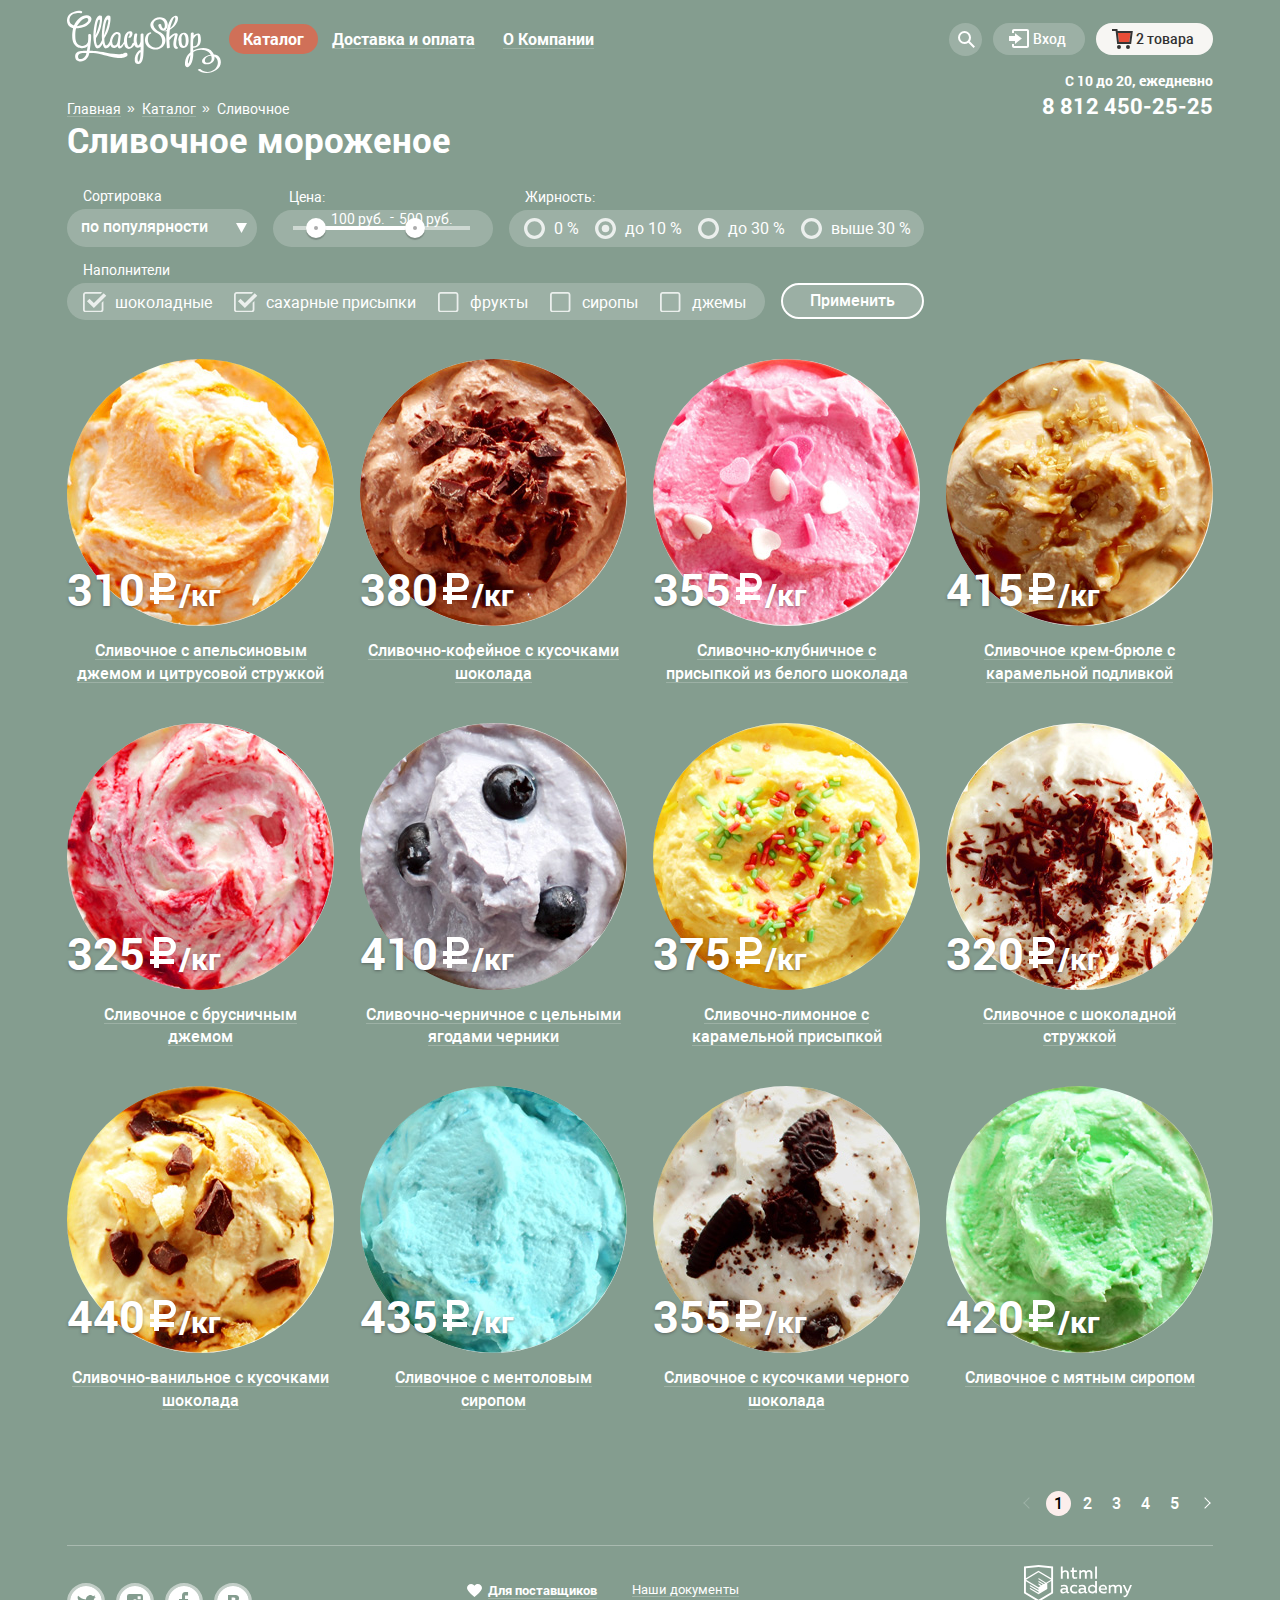
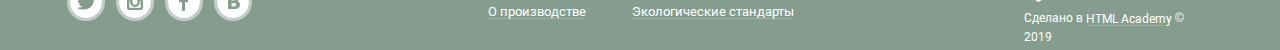
==== commit 79883165: "проект" ====
--- a/catalog.html
+++ b/catalog.html
@@ -38,7 +38,7 @@
               <form class="search-form" action="https://echo.htmlacademy.ru" method="post">
                 <p>
                   <label class="visually-hidden" for="user-search">Поиск</label>
-                  <input class="search" id="user-search" type="search" name="search" placeholder="Что ищем?">
+                  <input class="search input-size input-placeholder" id="user-search" type="search" name="search" placeholder="Что ищем?">
                 </p>
               </form>
             </div>
@@ -49,11 +49,11 @@
               <form class="login-form" action="https://echo.htmlacademy.ru" method="post">
                 <p>
                   <label class="visually-hidden" for="user-email">Электронная почта</label>
-                  <input class="login-email" id="user-email" type="email" name="email" placeholder="Электронная почта">
+                  <input class="login-email input-size input-placeholder" id="user-email" type="email" name="email" placeholder="Электронная почта">
                 </p>
                 <p>
                   <label class="visually-hidden" for="user-password">Пароль</label>
-                  <input class="login-password" id="user-password" type="password" name="password" placeholder="Пароль">
+                  <input class="login-password input-size input-placeholder" id="user-password" type="password" name="password" placeholder="Пароль">
                 </p>
                 <div class="container-mini">
                   <button class="button" type="submit">Войти</button>
@@ -195,73 +195,73 @@
               <!--<div class="actions">
                 <a href="#" class="buy button">Быстрый просмотр</a>
               </div>-->
-              <img src="img/product-1.png" width="267" height="267" alt="Сливочное с апельсиновым джемом и цитрусовой стружкой">
+              <img src="img/product-1.jpg" width="267" height="267" alt="Сливочное с апельсиновым джемом и цитрусовой стружкой">
               <p class="popular-item-price"><span class="price">310</span>/кг</p>
               <h3 class="catalog-item-title"><a class="link-underline">Сливочное с апельсиновым джемом и цитрусовой стружкой</a></h3>
               <a href="#" class="buy button">Быстрый просмотр</a>
             </li>
             <li class="catalog-item">
-              <img src="img/product-2.png" width="267" height="267" alt="Сливочно-кофейное с кусочками шоколада">
+              <img src="img/product-2.jpg" width="267" height="267" alt="Сливочно-кофейное с кусочками шоколада">
               <p class="popular-item-price"><span class="price">380</span>/кг</p>
               <h3 class="catalog-item-title"><a class="link-underline">Сливочно-кофейное с кусочками шоколада</a></h3>
               <a href="#" class="buy button">Быстрый просмотр</a>
             </li>
             <li class="catalog-item">
-              <img src="img/product-3.png" width="267" height="267" alt="Сливочно-клубничное с присыпкой из белого шоколада">
+              <img src="img/product-3.jpg" width="267" height="267" alt="Сливочно-клубничное с присыпкой из белого шоколада">
               <p class="popular-item-price"><span class="price">355</span>/кг</p>
               <h3 class="catalog-item-title"><a class="link-underline">Сливочно-клубничное с присыпкой из белого шоколада</a></h3>
               <a href="#" class="buy button">Быстрый просмотр</a>
             </li>
             <li class="catalog-item">
-              <img src="img/product-4.png" width="267" height="267" alt="Сливочное крем-брюле с карамельной подливкой">
+              <img src="img/product-4.jpg" width="267" height="267" alt="Сливочное крем-брюле с карамельной подливкой">
               <p class="popular-item-price"><span class="price">415</span>/кг</p>
               <h3 class="catalog-item-title"><a class="link-underline">Сливочное крем-брюле с карамельной подливкой</a></h3>
               <a href="#" class="buy button">Быстрый просмотр</a>
             </li>
             <li class="catalog-item">
-              <img src="img/product-5.png" width="267" height="267" alt="Сливочное с брусничным джемом">
+              <img src="img/product-5.jpg" width="267" height="267" alt="Сливочное с брусничным джемом">
               <p class="popular-item-price"><span class="price">325</span>/кг</p>
               <h3 class="catalog-item-title"><a class="link-underline">Сливочное с брусничным джемом</a></h3>
               <a href="#" class="buy button">Быстрый просмотр</a>
             </li>
             <li class="catalog-item">
-              <img src="img/product-6.png" width="267" height="267" alt="Сливочно-черничное с цельными ягодами черники">
+              <img src="img/product-6.jpg" width="267" height="267" alt="Сливочно-черничное с цельными ягодами черники">
               <p class="popular-item-price"><span class="price">410</span>/кг</p>
               <h3 class="catalog-item-title"><a class="link-underline">Сливочно-черничное с цельными ягодами черники</a></h3>
               <a href="#" class="buy button">Быстрый просмотр</a>
             </li>
             <li class="catalog-item">
-              <img src="img/product-7.png" width="267" height="267" alt="Сливочно-лимонное с карамельной присыпкой">
+              <img src="img/product-7.jpg" width="267" height="267" alt="Сливочно-лимонное с карамельной присыпкой">
               <p class="popular-item-price"><span class="price">375</span>/кг</p>
               <h3 class="catalog-item-title"><a class="link-underline">Сливочно-лимонное с карамельной присыпкой</a></h3>
               <a href="#" class="buy button">Быстрый просмотр</a>
             </li>
             <li class="catalog-item">
-              <img src="img/product-8.png" width="267" height="267" alt="Сливочное с шоколадной стружкой">
+              <img src="img/product-8.jpg" width="267" height="267" alt="Сливочное с шоколадной стружкой">
               <p class="popular-item-price"><span class="price">320</span>/кг</p>
               <h3 class="catalog-item-title"><a class="link-underline">Сливочное с шоколадной стружкой</a></h3>
               <a href="#" class="buy button">Быстрый просмотр</a>
             </li>
             <li class="catalog-item">
-              <img src="img/product-9.png" width="267" height="267" alt="Сливочно-ванильное с кусочками шоколада">
+              <img src="img/product-9.jpg" width="267" height="267" alt="Сливочно-ванильное с кусочками шоколада">
               <p class="popular-item-price"><span class="price">440</span>/кг</p>
               <h3 class="catalog-item-title"><a class="link-underline">Сливочно-ванильное с кусочками шоколада</a></h3>
               <a href="#" class="buy button">Быстрый просмотр</a>
             </li>
             <li class="catalog-item">
-              <img src="img/product-10.png" width="267" height="267" alt="Сливочноe с ментоловым сиропом">
+              <img src="img/product-10.jpg" width="267" height="267" alt="Сливочноe с ментоловым сиропом">
               <p class="popular-item-price"><span class="price">435</span>/кг</p>
               <h3 class="catalog-item-title"><a class="link-underline">Сливочноe с ментоловым сиропом</a></h3>
               <a href="#" class="buy button">Быстрый просмотр</a>
             </li>
             <li class="catalog-item">
-              <img src="img/product-11.png" width="267" height="267" alt="Сливочное с кусочками черного шоколада">
+              <img src="img/product-11.jpg" width="267" height="267" alt="Сливочное с кусочками черного шоколада">
               <p class="popular-item-price"><span class="price">355</span>/кг</p>
               <h3 class="catalog-item-title"><a class="link-underline">Сливочное с кусочками черного шоколада</a></h3>
               <a href="#" class="buy button">Быстрый просмотр</a>
             </li>
             <li class="catalog-item">
-              <img src="img/product-12.png" width="267" height="267" alt="Сливочное с мятным сиропом">
+              <img src="img/product-12.jpg" width="267" height="267" alt="Сливочное с мятным сиропом">
               <p class="popular-item-price"><span class="price">420</span>/кг</p>
               <h3 class="catalog-item-title"><a class="link-underline">Сливочное с мятным сиропом</a></h3>
               <a href="#" class="buy button">Быстрый просмотр</a>
--- a/css/style.min.css
+++ b/css/style.min.css
@@ -1 +1 @@
-@font-face{font-family:"Roboto";font-style:normal;font-weight:400;src:url("../fonts/roboto.woff") format("woff"),url("../fonts/roboto.woff2") format("woff2")}@font-face{font-family:"Roboto";font-style:normal;font-weight:500;src:url("../fonts/robotomedium.woff") format("woff"),url("../fonts/robotomedium.woff2") format("woff2")}@font-face{font-family:"Roboto";font-style:normal;font-weight:700;src:url("../fonts/robotobold.woff") format("woff"),url("../fonts/robotobold.woff2") format("woff2")}body{margin:0;padding:0;font-family:"Roboto",Arial,sans-serif;font-size:16px;line-height:22px;font-weight:400;color:#fff;background-color:#849d8f}.visually-hidden{position:absolute;width:1px;height:1px;margin:-1px;border:0;padding:0;white-space:nowrap;-webkit-clip-path:inset(100%);clip-path:inset(100%);clip:rect(0 0 0 0);overflow:hidden}a{display:inline-block;color:#fff;vertical-align:middle;text-decoration:none}.container{width:1200px;margin:0 auto;padding:0 27px;-webkit-box-sizing:border-box;box-sizing:border-box}.main-header{padding-top:10px;min-height:70px}.main-navigation{display:-webkit-box;display:-ms-flexbox;display:flex;-webkit-box-orient:vertical;-webkit-box-direction:normal;-ms-flex-direction:column;flex-direction:column;-webkit-box-pack:center;-ms-flex-pack:center;justify-content:center}.navigation-wrapper{display:-webkit-box;display:-ms-flexbox;display:flex;-webkit-box-pack:start;-ms-flex-pack:start;justify-content:flex-start;-webkit-box-align:center;-ms-flex-align:center;align-items:center}.main-header-logo{width:154px;height:58px;margin-right:8px}.site-navigation{display:-webkit-box;display:-ms-flexbox;display:flex;-ms-flex-wrap:wrap;flex-wrap:wrap;width:570px;margin:0;padding:0;list-style:none}.site-navigation a{padding:6px 14px;font-size:16px;line-height:18px;font-weight:700}.main-header .catalog-link{position:relative}.catalog-menu{position:absolute;top:36px;left:-5px;z-index:1;display:none;margin:0;padding:5px 0;width:144px;min-height:172px;background:#f8f7f4;border-radius:5px;-webkit-box-shadow:0 20px 20px rgba(0,0,0,0.4);box-shadow:0 20px 20px rgba(0,0,0,0.4);color:#323232;font-size:14px;line-height:16px;font-weight:400;-webkit-box-sizing:border-box;box-sizing:border-box}.catalog-menu a{padding:0;font-size:14px;line-height:16px;font-weight:400}.site-navigation a:hover,.site-navigation a:focus{background:#f7f6f3;border-radius:13px;color:#323232;font-weight:700}.catalog-link:hover .catalog-menu,.catalog-link:focus .catalog-menu{display:block}.site-navigation a:active{color:#000;font-weight:700;background:#f8f7f4;border:0;-webkit-box-shadow:inset 0 2px 1px rgba(105,105,105,1);box-shadow:inset 0 2px 1px rgba(105,105,105,1)}.catalog-menu .new-list{margin:0;padding:5px 0;list-style:none}.catalog-menu .new{position:relative;margin:0;margin-bottom:8px;padding:7px 20px;font-weight:700}.catalog-menu .new::after{content:"";position:absolute;top:34px;left:5px;height:1px;width:129px;background-color:rgba(50,50,50,0.2)}.new-list a{color:#323232}.new-list li{padding:7px 20px}.new-list a:hover,.new-list a:focus{font-weight:400;background-color:transparent;border-radius:0}.new-list li:hover,.new-list li:focus{background-color:#fbded8}.new-list li:active{background-color:#d07058}.user-navigation{position:relative;display:-webkit-box;display:-ms-flexbox;display:flex;-webkit-box-pack:justify;-ms-flex-pack:justify;justify-content:space-between;-webkit-box-align:center;-ms-flex-align:center;align-items:center;-ms-flex-wrap:wrap;flex-wrap:wrap;margin:0;margin-left:auto;padding:0;width:246px;list-style:none}.inner-page .user-navigation{width:264px}.user-navigation a{padding:8px 19px;font-size:14px;line-height:16px;font-weight:500;background-color:rgba(254,254,254,0.2);border-radius:20px;-webkit-box-sizing:border-box;box-sizing:border-box}.user-navigation .search-link{padding:0;display:block;width:33px;height:33px}.user-navigation .login-link,.user-navigation .cart-link{position:relative;padding-left:40px}.login-link .icon,.cart-link .icon{position:absolute;top:calc(50% - 10px);left:16px}.search-link .icon{position:absolute;top:calc(50% - 13px);left:calc(50% - 8px)}.inner-page .cart-link::before{background-image:url("../img/basket-red.svg")}.search-wrapper,.login-wrapper,.cart-wrapper{position:relative;margin-top:10px;padding-bottom:10px}.search-form{position:absolute;top:36px;right:1px;z-index:1;display:none;margin:0;padding:19px 15px;width:340px;height:83px;color:#323232;font-size:14px;line-height:16px;font-weight:400;background:#f8f7f4;border-radius:5px;-webkit-box-shadow:0 20px 20px rgba(0,0,0,0.4);box-shadow:0 20px 20px rgba(0,0,0,0.4);list-style:none;-webkit-box-sizing:border-box;box-sizing:border-box}.icon{fill:#fff}.search-link:hover .icon,.search-link:focus .icon,.login-link:hover .icon,.login-link:focus .icon,.cart-link:hover .icon,.cart-link:focus .icon{fill:#000}.search-link:hover,.search-link:focus,.login-link:hover,.login-link:focus,.cart-link:hover,.cart-link:focus,.inner-page .cart-link{background-color:#f7f6f3;border-radius:25px}.inner-page .link-current,.inner-page .link-current:hover,.inner-page .link-current:focus{color:#fff;background-color:#d07058;border-radius:25px}.new-list .link-current,.new-list .link-current:hover,.new-list .link-current:focus{background-color:#d07058;border-radius:0}.link-current a,.link-current a:hover,.link-current a:focus{color:#fff}.search-link:hover,.search-link:focus,.login-link:hover,.login-link:focus,.cart-link:hover,.cart-link:focus,.inner-page .cart-link{color:#323232}.search-wrapper:hover .search-form,.search-wrapper:focus .search-form{display:block}.search-form p{min-width:310px;margin:0;padding:0}.login-form p{min-width:240px;margin:0;margin-top:14px;margin-bottom:20px;padding:0}input,textarea{width:100%;height:44px;padding-top:17px;padding-left:12px;padding-bottom:17px;color:#323232;font-size:14px;line-height:24px;font-weight:700;background-color:#fff;border:1px solid rgba(178,178,178,0.52);border-radius:5px;outline:0;-webkit-box-sizing:border-box;box-sizing:border-box}input::-webkit-input-placeholder,textarea::-webkit-input-placeholder{color:#999;font-weight:400}input::-moz-placeholder,textarea::-moz-placeholder{color:#999;font-weight:400}input:-moz-placeholder,textarea:-moz-placeholder{color:#999;font-weight:400}input:-ms-input-placeholder,textarea:-ms-input-placeholder{color:#999;font-weight:400}input:hover,textarea:hover{border:1px solid rgba(178,178,178,0.52);-webkit-box-shadow:inset 0 0 3px #b2b2b2;box-shadow:inset 0 0 3px #b2b2b2}input:focus,textarea:focus{border:1px solid rgba(46,136,228,0.52);-webkit-box-shadow:inset 0 0 3px #2e88e4;box-shadow:inset 0 0 3px #2e88e4}.login-form{position:absolute;top:36px;right:0;z-index:1;display:none;margin:0;padding:5px 20px;padding-right:16px;width:277px;height:213px;color:#323232;font-size:14px;line-height:16px;font-weight:400;background-color:#f8f7f4;border-radius:5px;-webkit-box-shadow:0 20px 20px rgba(0,0,0,0.4);box-shadow:0 20px 20px rgba(0,0,0,0.4);list-style:none;-webkit-box-sizing:border-box;box-sizing:border-box}.login-wrapper:hover .login-form,.login-wrapper:focus .login-form{display:block}.login-form .button{width:100px;padding:10px 25px}.container-mini{display:-webkit-box;display:-ms-flexbox;display:flex;-webkit-box-pack:justify;-ms-flex-pack:justify;justify-content:space-between;-webkit-box-align:start;-ms-flex-align:start;align-items:flex-start}.login-password-info{width:121px}.login-password-info a{padding:0;margin:0;color:#323232;font-size:13px;line-height:24px;font-weight:400;text-decoration:underline}.login-password-info .new-login{margin-top:-3px}.inner-page{background-color:#849d8f}.main-header-info{-ms-flex-item-align:end;align-self:flex-end;font-size:14px;line-height:16px;font-weight:700;text-align:right}.main-header-info p{margin:0;padding:5px 0}.main-header-info a{font-size:22px;line-height:24px}.button{display:inline-block;padding:10px 35px;color:#fff;font-size:18px;line-height:24px;font-weight:700;text-align:center;vertical-align:middle;text-decoration:none;text-shadow:0 2px 5px rgba(160,32,11,0.76);background:#f26843;background:-webkit-gradient(linear,left top,left bottom,from(#f26843),to(#e74a35));background:-webkit-linear-gradient(top,#f26843 0,#e74a35 100%);background:-o-linear-gradient(top,#f26843 0,#e74a35 100%);background:linear-gradient(to bottom,#f26843 0,#e74a35 100%);-webkit-box-shadow:0 2px 2px rgba(172,16,0,0.64);box-shadow:0 2px 2px rgba(172,16,0,0.64);border:0;border-radius:50px;cursor:pointer}.button:hover{background:-webkit-gradient(linear,left top,left bottom,from(#f58669),to(#ec6f5e));background:-webkit-linear-gradient(top,#f58669 0,#ec6f5e 100%);background:-o-linear-gradient(top,#f58669 0,#ec6f5e 100%);background:linear-gradient(to bottom,#f58669 0,#ec6f5e 100%);-webkit-box-shadow:0 2px 2px rgba(172,16,0,1);box-shadow:0 2px 2px rgba(172,16,0,1)}.button:active{background:-webkit-gradient(linear,left top,left bottom,from(#d84732),to(#e1613e));background:-webkit-linear-gradient(top,#d84732 0,#e1613e 100%);background:-o-linear-gradient(top,#d84732 0,#e1613e 100%);background:linear-gradient(to bottom,#d84732 0,#e1613e 100%);-webkit-box-shadow:inset 0 2px 2px rgba(172,16,0,1);box-shadow:inset 0 2px 2px rgba(172,16,0,1)}.site-wrapper{min-width:940px;background-color:#849d8f;background-image:url("../img/slider-1.png");background-repeat:no-repeat;background-position:center 0;-webkit-transition:background-image .5s ease,background-color .5s ease;-o-transition:background-image .5s ease,background-color .5s ease;transition:background-image .5s ease,background-color .5s ease}.site-wrapper::before,.site-wrapper::after{content:"";visibility:hidden}.site-wrapper::before{background-image:url("../img/slider-2.png")}.site-wrapper::after{background-image:url("../img/slider-3.png")}.slider{position:relative;margin-bottom:42px;padding-top:272px;color:#fff;text-align:center}.slider-list{margin:0;padding:0;list-style:none}.slider-item{display:none}.slider-title{width:700px;margin:0 auto;margin-bottom:31px;font-size:60px;line-height:60px;font-weight:700}.slider-controls{position:absolute;bottom:20px;left:0;z-index:10;font-size:0}.slider-controls label{display:inline-block;width:17px;height:17px;margin-right:8px;vertical-align:top;background-color:transparent;border:2px solid #fff;border-radius:50%;cursor:pointer}#product-1:checked ~ .site-wrapper{background-color:#849d8f;background-image:url("../img/slider-1.png")}#product-2:checked ~ .site-wrapper{background-color:#8996a6;background-image:url("../img/slider-2.png")}#product-3:checked ~ .site-wrapper{background-color:#9d8b84;background-image:url("../img/slider-3.png")}#product-1:checked ~ .site-wrapper .slider-item:nth-child(1),#product-2:checked ~ .site-wrapper .slider-item:nth-child(2),#product-3:checked ~ .site-wrapper .slider-item:nth-child(3){display:block}#product-1:checked ~ .site-wrapper label[for="product-1"],#product-2:checked ~ .site-wrapper label[for="product-2"],#product-3:checked ~ .site-wrapper label[for="product-3"],#product-1:active ~ .site-wrapper label[for="product-1"],#product-2:active ~ .site-wrapper label[for="product-2"],#product-3:active ~ .site-wrapper label[for="product-3"]{background-color:#fff}.site-wrapper label[for="product-1"]:hover,.site-wrapper label[for="product-1"]:focus,.site-wrapper label[for="product-2"]:focus,.site-wrapper label[for="product-2"]:hover,.site-wrapper label[for="product-3"]:focus,.site-wrapper label[for="product-3"]:hover{background-color:rgba(248,247,244,0.4)}.slider-button{width:210px;font-size:32px;line-height:44px}.cart-table{position:absolute;top:39px;right:1px;z-index:1;display:none;margin:0;padding:18px 14px;width:540px;height:240px;color:#323232;font-size:13px;line-height:16px;font-weight:400;background:#f8f7f4;border-radius:5px;-webkit-box-shadow:0 20px 20px rgba(0,0,0,0.4);box-shadow:0 20px 20px rgba(0,0,0,0.4);list-style:none;-webkit-box-sizing:border-box;box-sizing:border-box}.cart-wrapper:hover .cart-table,.cart-wrapper:focus .cart-table{display:-webkit-box;display:-ms-flexbox;display:flex;-webkit-box-pack:start;-ms-flex-pack:start;justify-content:flex-start;-webkit-box-orient:vertical;-webkit-box-direction:normal;-ms-flex-direction:column;flex-direction:column}.table-wrapper{position:relative;display:-webkit-box;display:-ms-flexbox;display:flex;margin-bottom:5px}.cart-table-column{width:65px}.cart-table-column:nth-child(1){width:320px}.cart-table-column:nth-child(1) .cart-th{padding-right:20px;padding-left:73px}.cart-table-column .cart-th:last-child{padding-bottom:5px}.cart-table-column .cart-th{position:relative;padding-bottom:26px}.cart-table-column:nth-child(1) .cart-th::before{content:"";position:absolute;top:-6px;left:27px;width:35px;height:35px;background-repeat:no-repeat}.cart-table-column:nth-child(1) .cart-th:nth-child(1)::before{background-image:url("../img/product-small-1.png")}.cart-table-column:nth-child(1) .cart-th:nth-child(2)::before{background-image:url("../img/product-small-2.png")}.cart-table-column:nth-child(1) .cart-th::after{content:"";position:absolute;top:4px;left:3px;width:11px;height:11px;background-repeat:no-repeat;background-image:url("../img/cross-small.svg")}.cart-table-column:nth-child(2){width:124px}.cart-th{margin:0;margin-top:7px;padding:0;font-size:13px;line-height:20px}.cart-th span{color:#999}.cart-total{-ms-flex-item-align:end;align-self:flex-end;font-size:15px;line-height:18px;font-weight:700}.table-wrapper::after{content:"";position:absolute;bottom:-7px;left:2px;width:510px;height:1px;background-color:#cacac7}.cart-table .button{margin-left:auto;padding:12px 15px;font-size:18px;line-height:24px;background:#f26843;background:-webkit-gradient(linear,left top,left bottom,from(#f26843),to(#e74a35));background:-webkit-linear-gradient(top,#f26843 0,#e74a35 100%);background:-o-linear-gradient(top,#f26843 0,#e74a35 100%);background:linear-gradient(to bottom,#f26843 0,#e74a35 100%);border-radius:50px}.page-title{margin-top:0;margin-bottom:28px;font-size:35px;line-height:41px;font-weight:700}.breadcrumbs{display:-webkit-box;display:-ms-flexbox;display:flex;-webkit-box-pack:start;-ms-flex-pack:start;justify-content:flex-start;-webkit-box-align:center;-ms-flex-align:center;align-items:center;-ms-flex-wrap:wrap;flex-wrap:wrap;margin:0;margin-top:-18px;margin-bottom:2px;padding:0;padding-right:120px;font-size:14px;line-height:16px;list-style:none}.breadcrumbs li{position:relative;margin-right:21px}.breadcrumbs li:last-child::after{content:""}.breadcrumbs li::after{content:"»";position:absolute;top:0;right:-10px;width:4px;height:4px}.breadcrumbs-current,.breadcrumbs a{font-size:14px;line-height:16px;font-weight:400;text-align:left}.link-underline{display:inline;background-image:-webkit-gradient(linear,left top,left bottom,color-stop(50%,transparent),color-stop(50%,rgba(255,255,255,0.2)));background-image:-webkit-linear-gradient(transparent 50%,rgba(255,255,255,0.2) 50%);background-image:-o-linear-gradient(transparent 50%,rgba(255,255,255,0.2) 50%);background-image:linear-gradient(transparent 50%,rgba(255,255,255,0.2) 50%);background-repeat:no-repeat;background-position:0 bottom;background-size:100% 1px}.site-nav-link{background-image:-webkit-gradient(linear,left top,left bottom,color-stop(50%,transparent),color-stop(50%,rgba(255,255,255,0.2)));background-image:-webkit-linear-gradient(transparent 50%,rgba(255,255,255,0.2) 50%);background-image:-o-linear-gradient(transparent 50%,rgba(255,255,255,0.2) 50%);background-image:linear-gradient(transparent 50%,rgba(255,255,255,0.2) 50%);background-repeat:no-repeat;background-position:14px 24px;background-size:calc(100% - 28px) 1px}.link-underline:hover,.link-underline:focus,.link-underline:active{color:#ffbc9e;background-image:-webkit-gradient(linear,left top,left bottom,color-stop(50%,transparent),color-stop(50%,rgba(255,188,158,0.3)));background-image:-webkit-linear-gradient(transparent 50%,rgba(255,188,158,0.3) 50%);background-image:-o-linear-gradient(transparent 50%,rgba(255,188,158,0.3) 50%);background-image:linear-gradient(transparent 50%,rgba(255,188,158,0.3) 50%)}.news .link-underline{background-size:100% 4px;background-image:-webkit-gradient(linear,left top,left bottom,color-stop(50%,rgba(50,50,50,1)),color-stop(50%,transparent));background-image:-webkit-linear-gradient(top,rgba(50,50,50,1) 50%,transparent 50%);background-image:-o-linear-gradient(top,rgba(50,50,50,1) 50%,transparent 50%);background-image:linear-gradient(to bottom,rgba(50,50,50,1) 50%,transparent 50%)}.news .link-underline:hover,.news .link-underline:focus,.news .link-underline:active{color:#e84d37;background-image:-webkit-gradient(linear,left top,left bottom,color-stop(50%,transparent),color-stop(50%,rgba(232,77,55,0.3)));background-image:-webkit-linear-gradient(transparent 50%,rgba(232,77,55,0.3) 50%);background-image:-o-linear-gradient(transparent 50%,rgba(232,77,55,0.3) 50%);background-image:linear-gradient(transparent 50%,rgba(232,77,55,0.3) 50%)}.filters{margin-bottom:24px}.filter{display:-webkit-box;display:-ms-flexbox;display:flex;-webkit-box-pack:start;-ms-flex-pack:start;justify-content:flex-start;-webkit-box-align:end;-ms-flex-align:end;align-items:flex-end;-ms-flex-wrap:wrap;flex-wrap:wrap}.filter fieldset{margin:0;margin-right:16px;margin-bottom:15px;padding:0;border:0}.filter-range,.filter-fat,.filter-fillers{position:relative;min-height:37px;background-color:rgba(255,255,255,0.2);border-radius:20px}.filter legend{margin-left:16px;margin-bottom:5px;font-size:14px;line-height:16px;font-weight:400}.filter fieldset:nth-child(1){width:190px}.filter fieldset:nth-child(2){position:relative;width:220px}.legend-price{display:-webkit-box;display:-ms-flexbox;display:flex;-ms-flex-wrap:wrap;flex-wrap:wrap}.range-controls{position:absolute;top:16px;width:177px;margin:0 20px}.range-controls .scale{position:relative;height:4px;background-color:rgba(255,255,255,0.5)}.range-controls .bar{position:absolute;left:25px;width:55%;height:4px;background-color:rgba(255,255,255,1)}.range-toggle{position:absolute;top:-10px;width:4px;height:4px;background-color:#ababab;border:8px solid #fff;border-radius:50%;-webkit-box-shadow:0 2px 1px 0 rgba(0,1,1,0.2);box-shadow:0 2px 1px 0 rgba(0,1,1,0.2);cursor:pointer}.range-toggle-min{top:-8px;left:13px}.range-toggle-max{top:-8px;left:63%}.price-controls .min-price,.price-controls .max-price{width:58px}.price-controls{position:absolute;top:-1px;left:53px;width:145px;padding-left:3px;font-size:14px;line-height:16px;font-weight:400}.price-controls label{display:inline-block;font:inherit;vertical-align:middle;cursor:pointer}.price-controls input{width:24px;height:16px;margin:0;margin-left:2px;padding:0;color:#fff;font:inherit;background:0;border:0}.filter ul{margin:0;padding:0;list-style:none}.filter-fat,.filter-fillers{display:-webkit-box;display:-ms-flexbox;display:flex;-ms-flex-wrap:wrap;flex-wrap:wrap}.filter .filter-fat{padding-left:5px;padding-right:7px}.filter .filter-fillers{padding-left:13px}select{width:220px;padding:7px 10px;color:#fff;font-size:16px;line-height:18px;font-weight:500;background:transparent;border:0}select:hover,select:focus{color:#323232}.styled-select:hover,.styled-select:focus{background-image:url("../img/select-arrow-black.svg")}.styled-select{width:190px;height:38px;padding:0;background-color:rgba(255,255,255,0.2);background-image:url("../img/select-arrow.svg");background-repeat:no-repeat;background-position:calc(100% - 10px) 50%;border:0;border-radius:20px;overflow:hidden}.filter-fat .filter-option{margin-right:6px;padding-top:8px;padding-left:40px}.filter-fillers .filter-option{margin-right:19px;padding-top:9px;padding-left:35px}.filter-option label{position:relative;display:block;text-align:left;cursor:pointer}.filter-input-radio+label::before{content:"";position:absolute;top:0;left:-30px;width:21px;height:21px;background-image:url("../img/radio-off.svg");background-repeat:no-repeat;background-position:0 0;background-size:100%}.filter-input-radio:checked+label::before{background-image:url("../img/radio-on.svg")}.filter-input-checkbox+label::before{content:"";position:absolute;top:0;left:-32px;width:24px;height:20px;background-image:url("../img/checkbox-off.svg");background-repeat:no-repeat;background-position:0 0;background-size:100%}.filter-input-checkbox:checked+label::before{background-image:url("../img/checkbox-on.svg")}.filter-input:hover+label::before,.filter-input:focus+label::before{opacity:1}.filter-input+label::before{opacity:.8}.filter-input:disabled+label,.filter-input:checked:disabled+label,.filter-input:disabled:hover+label,.filter-input:disabled:focus+label{opacity:.4;pointer-events:none}.filter-button{margin-bottom:16px;padding:7px 27px;font-size:16px;line-height:18px;font-weight:500;text-shadow:none;background:rgba(255,255,255,0.19);-webkit-box-shadow:none;box-shadow:none;border:2px solid #fff}.filter-button:hover,.filter-button:focus{color:#000;background:rgba(255,255,255,1);-webkit-box-shadow:none;box-shadow:none}.filter-button:active{padding:9px 29px;color:#000;background:#fceeec;-webkit-box-shadow:inset 0 2px 1px rgba(105,105,105,1);box-shadow:inset 0 2px 1px rgba(105,105,105,1);border:0}.promo{margin-bottom:40px}.promo-list{display:-webkit-box;display:-ms-flexbox;display:flex;-webkit-box-pack:justify;-ms-flex-pack:justify;justify-content:space-between;-ms-flex-wrap:wrap;flex-wrap:wrap;margin:0;padding:0;list-style:none}.promo-item{display:-webkit-box;display:-ms-flexbox;display:flex;-webkit-box-orient:vertical;-webkit-box-direction:normal;-ms-flex-direction:column;flex-direction:column;-webkit-box-align:start;-ms-flex-align:start;align-items:flex-start;width:560px;min-height:229px;padding:15px 18px;font-size:18px;line-height:22px;font-weight:700;background-size:cover;border-radius:15px;-webkit-box-sizing:border-box;box-sizing:border-box}.promo-item:nth-child(1){background-color:#b8012c;background-image:url("../img/background-1.png")}.promo-item:nth-child(2){background-color:#7e523f;background-image:url("../img/background-2.png")}.promo-item h3{margin:0;font-size:35px;line-height:41px}.promo-item p{margin-top:15px}.promo-item .button{-ms-flex-item-align:end;align-self:flex-end;margin-top:27px;margin-right:3px;padding:10px 22px}.popular{margin-bottom:38px}.popular-list,.catalog-list{display:-webkit-box;display:-ms-flexbox;display:flex;-webkit-box-pack:justify;-ms-flex-pack:justify;justify-content:space-between;-ms-flex-wrap:wrap;flex-wrap:wrap;margin:0;padding:0;list-style:none}.popular-item,.catalog-item{position:relative;width:267px;min-height:325px}.catalog-item{margin-bottom:38px}.buy{position:absolute;bottom:-52px;left:33px;z-index:1;display:none;padding:11px 16px}.catalog-item:hover .buy{display:block}.catalog-item:hover::before{content:"";position:absolute;top:-6px;left:-13px;z-index:-1;width:293px;height:calc(100% + 80px);-webkit-box-sizing:border-box;box-sizing:border-box;border-radius:7px;background-color:rgba(252,238,236,0.2);cursor:pointer}.flag{position:absolute;top:0;left:0;z-index:1;width:60px;height:60px;text-indent:-1000px;overflow:hidden;background-image:url("../img/hit.svg");background-repeat:no-repeat;background-position:0 0}.popular-item-title,.catalog-item-title{margin:0 5px;margin-top:7px;font-size:16px;line-height:22px;font-weight:500;text-align:center}.popular-item-price,.catalog-item-price{position:absolute;top:177px;left:0;font-size:30px;line-height:45px;font-weight:700;text-shadow:0 1px 3px rgba(49,50,53,0.5)}.popular-item .price,.catalog-item .price{position:relative;width:111px;padding-right:34px;font-size:45px;line-height:45px;font-weight:700}.popular-item .price:after,.catalog-item .price:after{content:"";position:absolute;top:12px;right:0;width:31px;height:36px;background-image:url("../img/ruble.svg");background-repeat:no-repeat}.reference{padding:23px 20px;margin-bottom:42px;color:#323232;background-color:#ece0c4;background-image:url("../img/bg.png");border-radius:10px}.reference-list{display:-webkit-box;display:-ms-flexbox;display:flex;-webkit-box-pack:justify;-ms-flex-pack:justify;justify-content:space-between;-ms-flex-wrap:wrap;flex-wrap:wrap;margin:0;padding:0;list-style:none}.reference h3{margin:0;font-size:24px;line-height:30px;font-weight:500}.reference-item{position:relative;margin-top:22px;padding-left:56px;width:540px;-webkit-box-sizing:border-box;box-sizing:border-box}.reference-item::before{content:"";position:absolute;top:-12px;left:0;width:50px;height:50px;background-position:0 0;background-repeat:no-repeat}.reference-item:nth-child(1)::before{background-image:url("../img/ice-cream.svg")}.reference-item:nth-child(2)::before{background-image:url("../img/cow.svg")}.reference-item:nth-child(3)::before{background-image:url("../img/eco.svg")}.reference-item:nth-child(4)::before{background-image:url("../img/thermometer.svg")}.index-columns{display:-webkit-box;display:-ms-flexbox;display:flex;-webkit-box-pack:justify;-ms-flex-pack:justify;justify-content:space-between;min-height:220px;margin-bottom:38px}.news{width:560px;padding:23px 19px;padding-right:220px;color:#323232;background-color:#fff;background-image:url("../img/article.png");background-position:0 100%;background-repeat:no-repeat;border-radius:20px;-webkit-box-sizing:border-box;box-sizing:border-box}.news h2{margin:0;margin-bottom:4px;font-size:16px;line-height:22px;font-weight:500}.news a{display:inline;color:#323232;font-size:24px;line-height:30px;font-weight:700}.subscribe{width:560px;padding:0;color:#5a5a5a;font-size:16px;line-height:22px;font-weight:400;background-image:url("../img/bg-post.svg");background-size:cover;border-radius:12px;-webkit-box-sizing:border-box;box-sizing:border-box}.subscribe-wrapper{min-height:calc(100% - 10px);padding:30px 21px;margin:5px;background-color:#f8f7f4;border-radius:12px;-webkit-box-sizing:border-box;box-sizing:border-box}.subscribe p{margin:0;margin-bottom:35px}.subscribe input{width:367px;margin-right:8px}.subscribe .button{width:128px;padding:9px 19px}.pagination{position:relative;display:-webkit-box;display:-ms-flexbox;display:flex;-webkit-box-pack:end;-ms-flex-pack:end;justify-content:flex-end;-webkit-box-align:center;-ms-flex-align:center;align-items:center;margin:0;margin-top:41px;margin-bottom:31px;padding:0}.pagination::after{content:"";position:absolute;bottom:-30px;left:0;width:100%;height:1px;background-color:#fff;opacity:.3}.pagination-list{display:-webkit-box;display:-ms-flexbox;display:flex;-webkit-box-pack:end;-ms-flex-pack:end;justify-content:flex-end;margin:0;padding:0;font-size:16px;line-height:18px;font-weight:500;text-transform:uppercase;list-style:none}.pagination-item{margin:0 2px;padding-top:4px;width:25px;height:25px;text-align:center;border-radius:50%;-webkit-box-sizing:border-box;box-sizing:border-box}.pagination a{margin:0 2px;width:20px;height:20px}.pagination-back{position:relative;margin-left:0}.pagination-next{position:relative;margin-right:0}.pagination-back::before,.pagination-next::after{content:"";position:absolute;bottom:6px;width:7px;height:7px;border-top:1px solid #fff}.pagination-back::before{left:3px;border-left:1px solid #fff;-webkit-transform:rotate(-45deg);-ms-transform:rotate(-45deg);transform:rotate(-45deg)}.pagination-next::after{right:2px;border-right:1px solid #fff;-webkit-transform:rotate(45deg);-ms-transform:rotate(45deg);transform:rotate(45deg)}.pagination-back{opacity:.2}.pagination-item:hover,.pagination-item:focus{background-color:rgba(252,238,236,0.7);cursor:pointer}.pagination-item:active,.pagination-item-current{background-color:rgba(252,238,236,1);cursor:pointer}.pagination-item:active a,.pagination-item-current a{color:#000}.map{height:430px;margin-bottom:1px;background-image:url("../img/map.jpg");background-position:0 0;background-repeat:no-repeat;background-size:100%}.map .container{position:relative}.contacts{position:absolute;right:27px;bottom:73px;z-index:5;display:-webkit-box;display:-ms-flexbox;display:flex;-webkit-box-orient:vertical;-webkit-box-direction:normal;-ms-flex-direction:column;flex-direction:column;-webkit-box-pack:justify;-ms-flex-pack:justify;justify-content:space-between;width:302px;height:304px;padding:30px 25px;color:#323232;font-size:14px;line-height:20px;font-weight:400;background-color:#fff;border-radius:10px;-webkit-box-sizing:border-box;box-sizing:border-box}.contacts p{margin:0;padding:0}.adress .content{margin-bottom:0;padding-right:95px}.contacts-adress{font-size:18px;line-height:24px;font-weight:700}.adress{margin-bottom:17px}.phone{display:-webkit-box;display:-ms-flexbox;display:flex;-webkit-box-orient:vertical;-webkit-box-direction:normal;-ms-flex-direction:column;flex-direction:column;-webkit-box-align:start;-ms-flex-align:start;align-items:flex-start;-webkit-box-pack:justify;-ms-flex-pack:justify;justify-content:space-between;margin-bottom:27px}.phone .content{margin-bottom:4px}.contacts .phone-number{color:#323232;font-size:18px;line-height:22px;font-weight:700}.contacts-time{margin-top:3px;font-size:14px;line-height:22px;font-weight:400}.contacts .button{padding:10px 5px}.main-footer .container{display:-webkit-box;display:-ms-flexbox;display:flex;-webkit-box-pack:justify;-ms-flex-pack:justify;justify-content:space-between;-webkit-box-align:center;-ms-flex-align:center;align-items:center;min-height:103px}.footer-social{display:-webkit-box;display:-ms-flexbox;display:flex;-webkit-box-pack:justify;-ms-flex-pack:justify;justify-content:space-between;-ms-flex-wrap:wrap;flex-wrap:wrap;width:185px;margin:0;padding:0;padding-top:7px;list-style:none}.documents{margin:0;padding:0;display:-webkit-box;display:-ms-flexbox;display:flex;-ms-flex-wrap:wrap;flex-wrap:wrap;width:348px;list-style:none}.documents li{position:relative;min-width:120px;padding-left:24px}.documents a{color:#fff;font-size:13px;line-height:18px;font-weight:400}.documents-current a{font-weight:700}.documents-current::before{content:"";position:absolute;top:6px;left:3px;width:15px;height:13px;font-weight:700;background-image:url("../img/heart.svg");background-repeat:no-repeat}.footer-copyright{display:-webkit-box;display:-ms-flexbox;display:flex;-webkit-box-orient:vertical;-webkit-box-direction:normal;-ms-flex-direction:column;flex-direction:column;-webkit-box-pack:justify;-ms-flex-pack:justify;justify-content:space-between;margin:0;padding:0;padding-bottom:4px;width:189px}.footer-copyright b{color:#fefefe;font-size:12px;line-height:18px;font-weight:400}.social-button{display:block;width:32px;height:32px;vertical-align:middle;text-align:center;border:3px solid rgba(255,255,255,0.5);border-radius:50%}.social-button .icon{opacity:.8}.social-button:hover,.social-button:focus,.social-button:active{border:3px solid rgba(255,255,255,0.7)}.social-button:hover .icon,.social-button:focus .icon,.social-button:active .icon{opacity:1}@-webkit-keyframes bounce{0%{-webkit-transform:translateY(-2000px);transform:translateY(-2000px)}70%{-webkit-transform:translateY(30px);transform:translateY(30px)}90%{-webkit-transform:translateY(-10px);transform:translateY(-10px)}100%{-webkit-transform:translateY(0);transform:translateY(0)}}@keyframes bounce{0%{-webkit-transform:translateY(-2000px);transform:translateY(-2000px)}70%{-webkit-transform:translateY(30px);transform:translateY(30px)}90%{-webkit-transform:translateY(-10px);transform:translateY(-10px)}100%{-webkit-transform:translateY(0);transform:translateY(0)}}@-webkit-keyframes shake{0%,100%{-webkit-transform:translateX(0);transform:translateX(0)}10%,30%,50%,70%,90%{-webkit-transform:translateX(-10px);transform:translateX(-10px)}20%,40%,60%,80%{-webkit-transform:translateX(10px);transform:translateX(10px)}}@keyframes shake{0%,100%{-webkit-transform:translateX(0);transform:translateX(0)}10%,30%,50%,70%,90%{-webkit-transform:translateX(-10px);transform:translateX(-10px)}20%,40%,60%,80%{-webkit-transform:translateX(10px);transform:translateX(10px)}}.overlay{position:fixed;top:0;left:0;z-index:3;display:none;width:100%;height:100%;background-color:rgba(0,0,0,0.2)}.modal{position:fixed;z-index:10;display:none;color:#000;background-color:#fff;-webkit-box-shadow:0 10px 20px rgba(0,0,0,0.2);box-shadow:0 10px 20px rgba(0,0,0,0.2)}.modal-feedback{top:337px;left:50%;display:none;width:478px;height:444px;margin-left:-237px;padding:17px 24px;background-color:#f8f7f4;border-radius:10px;-webkit-box-sizing:border-box;box-sizing:border-box}.overlay-show{display:block}.modal-show{display:block;-webkit-animation:bounce .6s;animation:bounce .6s}.modal-error{-webkit-animation:shake .6s;animation:shake .6s}.feedback-title{margin:0;margin-bottom:20px;padding:0;color:#323232;font-size:24px;line-height:28px;font-weight:500}.feedback-item{margin:0;margin-bottom:20px;padding:0}.feedback-item input{width:267px;font-size:16px;line-height:24px;font-weight:400}.feedback-item textarea{padding-top:7px;height:154px;resize:none;color:#323232;font-size:16px;line-height:24px;font-weight:400}.feedback-form .button{display:block;margin-left:auto;padding:8px 24px}.modal-close{position:absolute;top:16px;right:17px;width:18px;height:17px;font-size:0;opacity:.5;background-color:transparent;background-image:url("../img/cross-big.svg");background-position:0 0;background-repeat:no-repeat;border:0;cursor:pointer}+@font-face{font-family:"Roboto";font-style:normal;font-weight:400;src:url("../fonts/roboto.woff") format("woff"),url("../fonts/roboto.woff2") format("woff2")}@font-face{font-family:"Roboto";font-style:normal;font-weight:500;src:url("../fonts/robotomedium.woff") format("woff"),url("../fonts/robotomedium.woff2") format("woff2")}@font-face{font-family:"Roboto";font-style:normal;font-weight:700;src:url("../fonts/robotobold.woff") format("woff"),url("../fonts/robotobold.woff2") format("woff2")}body{margin:0;padding:0;font-family:"Roboto",Arial,sans-serif;font-size:16px;line-height:22px;font-weight:400;color:#fff;background-color:#849d8f}.visually-hidden{position:absolute;width:1px;height:1px;margin:-1px;border:0;padding:0;white-space:nowrap;-webkit-clip-path:inset(100%);clip-path:inset(100%);clip:rect(0 0 0 0);overflow:hidden}a{display:inline-block;color:#fff;vertical-align:middle;text-decoration:none}.container{width:1200px;margin:0 auto;padding:0 27px;-webkit-box-sizing:border-box;box-sizing:border-box}.main-header{padding-top:10px;min-height:70px}.main-navigation{display:-webkit-box;display:-ms-flexbox;display:flex;-webkit-box-orient:vertical;-webkit-box-direction:normal;-ms-flex-direction:column;flex-direction:column;-webkit-box-pack:center;-ms-flex-pack:center;justify-content:center}.navigation-wrapper{display:-webkit-box;display:-ms-flexbox;display:flex;-webkit-box-pack:start;-ms-flex-pack:start;justify-content:flex-start;-webkit-box-align:center;-ms-flex-align:center;align-items:center}.main-header-logo{width:154px;height:58px;margin-right:8px}.site-navigation{display:-webkit-box;display:-ms-flexbox;display:flex;-ms-flex-wrap:wrap;flex-wrap:wrap;width:570px;margin:0;padding:0;padding-top:5px;list-style:none}.site-navigation a{padding:6px 14px;font-size:16px;line-height:18px;font-weight:700}.main-header .catalog-link{position:relative;min-height:35px}.catalog-menu{position:absolute;top:36px;left:-5px;z-index:1;display:none;margin:0;padding:5px 0;width:144px;min-height:172px;background:#f8f7f4;border-radius:5px;-webkit-box-shadow:0 20px 20px rgba(0,0,0,0.4);box-shadow:0 20px 20px rgba(0,0,0,0.4);color:#323232;font-size:14px;line-height:16px;font-weight:400;-webkit-box-sizing:border-box;box-sizing:border-box}.catalog-menu a{padding:0;font-size:14px;line-height:16px;font-weight:400}.site-navigation a:hover,.site-navigation a:focus{background:#f7f6f3;border-radius:13px;color:#323232;font-weight:700}.catalog-link:hover .catalog-menu,.catalog-link:focus .catalog-menu{display:block}.site-navigation a:active{color:#000;font-weight:700;background:#f8f7f4;border:0;-webkit-box-shadow:inset 0 2px 1px rgba(105,105,105,1);box-shadow:inset 0 2px 1px rgba(105,105,105,1)}.catalog-menu .new-list{margin:0;padding:5px 0;list-style:none}.catalog-menu .new{position:relative;margin:0;margin-bottom:8px;padding:7px 20px;color:#323232;font-weight:700}.catalog-menu .new:hover,.catalog-menu .new:focus,.catalog-menu .new:active{background:#f8f7f4;-webkit-box-shadow:none;box-shadow:none}.catalog-menu .new::after{content:"";position:absolute;top:34px;left:5px;height:1px;width:129px;background-color:rgba(50,50,50,0.2)}.new-list a{color:#323232}.new-list li{padding:7px 20px}.new-list a:hover,.new-list a:focus{font-weight:400;background-color:transparent;border-radius:0}.new-list a:active{color:#fff;-webkit-box-shadow:none;box-shadow:none}.new-list li:hover,.new-list li:focus{background-color:#fbded8}.new-list li:active{background-color:#d07058}.user-navigation{position:relative;display:-webkit-box;display:-ms-flexbox;display:flex;-webkit-box-pack:justify;-ms-flex-pack:justify;justify-content:space-between;-webkit-box-align:center;-ms-flex-align:center;align-items:center;-ms-flex-wrap:wrap;flex-wrap:wrap;margin:0;margin-left:auto;padding:0;width:246px;list-style:none}.inner-page .user-navigation{width:264px}.user-navigation a{padding:8px 19px;font-size:14px;line-height:16px;font-weight:500;background-color:rgba(254,254,254,0.2);border-radius:20px;-webkit-box-sizing:border-box;box-sizing:border-box}.user-navigation .search-link{padding:0;display:block;width:33px;height:33px}.user-navigation .login-link,.user-navigation .cart-link{position:relative;padding-left:40px}.login-link .icon,.cart-link .icon{position:absolute;top:calc(50% - 10px);left:16px}.search-link .icon{position:absolute;top:calc(50% - 13px);left:calc(50% - 8px)}.inner-page .cart-link::before{background-image:url("../img/basket-red.svg")}.search-wrapper,.login-wrapper,.cart-wrapper{position:relative;margin-top:10px;padding-bottom:10px}.search-form{position:absolute;top:36px;right:1px;z-index:1;display:none;margin:0;padding:19px 15px;width:340px;height:83px;color:#323232;font-size:14px;line-height:16px;font-weight:400;background:#f8f7f4;border-radius:5px;-webkit-box-shadow:0 20px 20px rgba(0,0,0,0.4);box-shadow:0 20px 20px rgba(0,0,0,0.4);list-style:none;-webkit-box-sizing:border-box;box-sizing:border-box}.icon{fill:#fff}.search-link:hover .icon,.search-link:focus .icon,.login-link:hover .icon,.login-link:focus .icon,.cart-link:hover .icon,.cart-link:focus .icon{fill:#000}.search-link:hover,.search-link:focus,.login-link:hover,.login-link:focus,.cart-link:hover,.cart-link:focus,.inner-page .cart-link{background-color:#f7f6f3;border-radius:25px}.inner-page .link-current,.inner-page .link-current:hover,.inner-page .link-current:focus{color:#fff;background-color:#d07058;border-radius:25px}.new-list .link-current,.new-list .link-current:hover,.new-list .link-current:focus{background-color:#d07058;border-radius:0}.link-current a,.link-current a:hover,.link-current a:focus{color:#fff}.search-link:hover,.search-link:focus,.login-link:hover,.login-link:focus,.cart-link:hover,.cart-link:focus,.inner-page .cart-link{color:#323232}.search-wrapper:hover .search-form,.search-wrapper:focus .search-form{display:block}.search-form p{min-width:310px;margin:0;padding:0}.login-form p{min-width:240px;margin:0;margin-top:14px;margin-bottom:20px;padding:0}.input-size{width:100%;height:44px;padding-top:17px;padding-left:12px;padding-bottom:17px;color:#323232;font-size:14px;line-height:24px;font-weight:700;background-color:#fff;border:1px solid rgba(178,178,178,0.52);border-radius:5px;outline:0;-webkit-box-sizing:border-box;box-sizing:border-box}.input-placeholder::-webkit-input-placeholder{color:#999;font-weight:400}.input-placeholder::-moz-placeholder{color:#999;font-weight:400}.input-placeholder:-moz-placeholder{color:#999;font-weight:400}.input-placeholder:-ms-input-placeholder{color:#999;font-weight:400}.input-placeholder:hover{border:1px solid rgba(178,178,178,0.52);-webkit-box-shadow:inset 0 0 3px #b2b2b2;box-shadow:inset 0 0 3px #b2b2b2}.input-placeholder:focus{border:1px solid rgba(46,136,228,0.52);-webkit-box-shadow:inset 0 0 3px #2e88e4;box-shadow:inset 0 0 3px #2e88e4}.login-form{position:absolute;top:36px;right:0;z-index:1;display:none;margin:0;padding:5px 20px;padding-right:16px;width:277px;height:213px;color:#323232;font-size:14px;line-height:16px;font-weight:400;background-color:#f8f7f4;border-radius:5px;-webkit-box-shadow:0 20px 20px rgba(0,0,0,0.4);box-shadow:0 20px 20px rgba(0,0,0,0.4);list-style:none;-webkit-box-sizing:border-box;box-sizing:border-box}.login-wrapper:hover .login-form,.login-wrapper:focus .login-form{display:block}.login-form .button{width:100px;padding:10px 25px}.container-mini{display:-webkit-box;display:-ms-flexbox;display:flex;-webkit-box-pack:justify;-ms-flex-pack:justify;justify-content:space-between;-webkit-box-align:start;-ms-flex-align:start;align-items:flex-start}.login-password-info{width:121px}.login-password-info a{padding:0;margin:0;color:#323232;font-size:13px;line-height:24px;font-weight:400;text-decoration:underline}.login-password-info .new-login{margin-top:-3px}.inner-page{background-color:#849d8f}.main-header-info{-ms-flex-item-align:end;align-self:flex-end;font-size:14px;line-height:16px;font-weight:700;text-align:right}.main-header-info p{margin:0;padding:5px 0}.main-header-info a{font-size:22px;line-height:24px}.button{display:inline-block;padding:10px 35px;color:#fff;font-size:18px;line-height:24px;font-weight:700;text-align:center;vertical-align:middle;text-decoration:none;text-shadow:0 2px 5px rgba(160,32,11,0.76);background:#f26843;background:-webkit-gradient(linear,left top,left bottom,from(#f26843),to(#e74a35));background:-webkit-linear-gradient(top,#f26843 0,#e74a35 100%);background:-o-linear-gradient(top,#f26843 0,#e74a35 100%);background:linear-gradient(to bottom,#f26843 0,#e74a35 100%);-webkit-box-shadow:0 2px 2px rgba(172,16,0,0.64);box-shadow:0 2px 2px rgba(172,16,0,0.64);border:0;border-radius:50px;cursor:pointer}.button:hover{background:-webkit-gradient(linear,left top,left bottom,from(#f58669),to(#ec6f5e));background:-webkit-linear-gradient(top,#f58669 0,#ec6f5e 100%);background:-o-linear-gradient(top,#f58669 0,#ec6f5e 100%);background:linear-gradient(to bottom,#f58669 0,#ec6f5e 100%);-webkit-box-shadow:0 2px 2px rgba(172,16,0,1);box-shadow:0 2px 2px rgba(172,16,0,1)}.button:active{background:-webkit-gradient(linear,left top,left bottom,from(#d84732),to(#e1613e));background:-webkit-linear-gradient(top,#d84732 0,#e1613e 100%);background:-o-linear-gradient(top,#d84732 0,#e1613e 100%);background:linear-gradient(to bottom,#d84732 0,#e1613e 100%);-webkit-box-shadow:inset 0 2px 2px rgba(172,16,0,1);box-shadow:inset 0 2px 2px rgba(172,16,0,1)}.site-wrapper{min-width:940px;background-color:#849d8f;background-image:url("../img/slider-1.png");background-repeat:no-repeat;background-position:center 0;-webkit-transition:background-image .5s ease,background-color .5s ease;-o-transition:background-image .5s ease,background-color .5s ease;transition:background-image .5s ease,background-color .5s ease}.site-wrapper::before,.site-wrapper::after{content:"";visibility:hidden}.site-wrapper::before{background-image:url("../img/slider-2.png")}.site-wrapper::after{background-image:url("../img/slider-3.png")}.slider{position:relative;margin-bottom:42px;padding-top:272px;color:#fff;text-align:center}.slider-list{margin:0;padding:0;list-style:none}.slider-item{display:none}.slider-title{width:700px;margin:0 auto;margin-bottom:31px;font-size:60px;line-height:60px;font-weight:700}.slider-controls{position:absolute;bottom:20px;left:0;z-index:10;font-size:0}.slider-controls label{display:inline-block;width:17px;height:17px;margin-right:8px;vertical-align:top;background-color:transparent;border:2px solid #fff;border-radius:50%;cursor:pointer}#product-1:checked ~ .site-wrapper{background-color:#849d8f;background-image:url("../img/slider-1.png")}#product-2:checked ~ .site-wrapper{background-color:#8996a6;background-image:url("../img/slider-2.png")}#product-3:checked ~ .site-wrapper{background-color:#9d8b84;background-image:url("../img/slider-3.png")}#product-1:checked ~ .site-wrapper .slider-item:nth-child(1),#product-2:checked ~ .site-wrapper .slider-item:nth-child(2),#product-3:checked ~ .site-wrapper .slider-item:nth-child(3){display:block}#product-1:checked ~ .site-wrapper label[for="product-1"],#product-2:checked ~ .site-wrapper label[for="product-2"],#product-3:checked ~ .site-wrapper label[for="product-3"],#product-1:active ~ .site-wrapper label[for="product-1"],#product-2:active ~ .site-wrapper label[for="product-2"],#product-3:active ~ .site-wrapper label[for="product-3"]{background-color:#fff}.site-wrapper label[for="product-1"]:hover,.site-wrapper label[for="product-1"]:focus,.site-wrapper label[for="product-2"]:focus,.site-wrapper label[for="product-2"]:hover,.site-wrapper label[for="product-3"]:focus,.site-wrapper label[for="product-3"]:hover{background-color:rgba(248,247,244,0.4)}.slider-button{width:210px;font-size:32px;line-height:44px}.cart-table{position:absolute;top:39px;right:1px;z-index:1;display:none;margin:0;padding:18px 14px;width:540px;height:240px;color:#323232;font-size:13px;line-height:16px;font-weight:400;background:#f8f7f4;border-radius:5px;-webkit-box-shadow:0 20px 20px rgba(0,0,0,0.4);box-shadow:0 20px 20px rgba(0,0,0,0.4);list-style:none;-webkit-box-sizing:border-box;box-sizing:border-box}.cart-wrapper:hover .cart-table,.cart-wrapper:focus .cart-table{display:-webkit-box;display:-ms-flexbox;display:flex;-webkit-box-pack:start;-ms-flex-pack:start;justify-content:flex-start;-webkit-box-orient:vertical;-webkit-box-direction:normal;-ms-flex-direction:column;flex-direction:column}.table-wrapper{position:relative;display:-webkit-box;display:-ms-flexbox;display:flex;margin-bottom:5px}.cart-table-column{width:65px}.cart-table-column:nth-child(1){width:320px}.cart-table-column:nth-child(1) .cart-th{padding-right:20px;padding-left:73px}.cart-table-column .cart-th:last-child{padding-bottom:5px}.cart-table-column .cart-th{position:relative;padding-bottom:26px}.cart-table-column:nth-child(1) .cart-th::before{content:"";position:absolute;top:-6px;left:27px;width:35px;height:35px;background-repeat:no-repeat}.cart-table-column:nth-child(1) .cart-th:nth-child(1)::before{background-image:url("../img/product-small-1.png")}.cart-table-column:nth-child(1) .cart-th:nth-child(2)::before{background-image:url("../img/product-small-2.png")}.cart-table-column:nth-child(1) .cart-th::after{content:"";position:absolute;top:4px;left:3px;width:11px;height:11px;background-repeat:no-repeat;background-image:url("../img/cross-small.svg")}.cart-table-column:nth-child(2){width:124px}.cart-th{margin:0;margin-top:7px;padding:0;font-size:13px;line-height:20px}.cart-th span{color:#999}.cart-total{-ms-flex-item-align:end;align-self:flex-end;font-size:15px;line-height:18px;font-weight:700}.table-wrapper::after{content:"";position:absolute;bottom:-7px;left:2px;width:510px;height:1px;background-color:#cacac7}.cart-table .button{margin-left:auto;padding:12px 15px;font-size:18px;line-height:24px;background:#f26843;background:-webkit-gradient(linear,left top,left bottom,from(#f26843),to(#e74a35));background:-webkit-linear-gradient(top,#f26843 0,#e74a35 100%);background:-o-linear-gradient(top,#f26843 0,#e74a35 100%);background:linear-gradient(to bottom,#f26843 0,#e74a35 100%);border-radius:50px}.page-title{margin-top:0;margin-bottom:28px;font-size:35px;line-height:41px;font-weight:700}.breadcrumbs{display:-webkit-box;display:-ms-flexbox;display:flex;-webkit-box-pack:start;-ms-flex-pack:start;justify-content:flex-start;-webkit-box-align:center;-ms-flex-align:center;align-items:center;-ms-flex-wrap:wrap;flex-wrap:wrap;margin:0;margin-top:-18px;margin-bottom:2px;padding:0;padding-right:120px;font-size:14px;line-height:16px;list-style:none}.breadcrumbs li{position:relative;margin-right:21px}.breadcrumbs li:last-child::after{content:""}.breadcrumbs li::after{content:"»";position:absolute;top:0;right:-10px;width:4px;height:4px}.breadcrumbs-current,.breadcrumbs a{font-size:14px;line-height:16px;font-weight:400;text-align:left}.link-underline{display:inline;background-image:-webkit-gradient(linear,left top,left bottom,color-stop(50%,transparent),color-stop(50%,rgba(255,255,255,0.2)));background-image:-webkit-linear-gradient(transparent 50%,rgba(255,255,255,0.2) 50%);background-image:-o-linear-gradient(transparent 50%,rgba(255,255,255,0.2) 50%);background-image:linear-gradient(transparent 50%,rgba(255,255,255,0.2) 50%);background-repeat:no-repeat;background-position:0 bottom;background-size:100% 1px}.site-nav-link{background-image:-webkit-gradient(linear,left top,left bottom,color-stop(50%,transparent),color-stop(50%,rgba(255,255,255,0.2)));background-image:-webkit-linear-gradient(transparent 50%,rgba(255,255,255,0.2) 50%);background-image:-o-linear-gradient(transparent 50%,rgba(255,255,255,0.2) 50%);background-image:linear-gradient(transparent 50%,rgba(255,255,255,0.2) 50%);background-repeat:no-repeat;background-position:14px 24px;background-size:calc(100% - 28px) 1px}.link-underline:hover,.link-underline:focus,.link-underline:active{color:#ffbc9e;background-image:-webkit-gradient(linear,left top,left bottom,color-stop(50%,transparent),color-stop(50%,rgba(255,188,158,0.3)));background-image:-webkit-linear-gradient(transparent 50%,rgba(255,188,158,0.3) 50%);background-image:-o-linear-gradient(transparent 50%,rgba(255,188,158,0.3) 50%);background-image:linear-gradient(transparent 50%,rgba(255,188,158,0.3) 50%)}.news .link-underline{background-size:100% 4px;background-image:-webkit-gradient(linear,left top,left bottom,color-stop(50%,rgba(50,50,50,1)),color-stop(50%,transparent));background-image:-webkit-linear-gradient(top,rgba(50,50,50,1) 50%,transparent 50%);background-image:-o-linear-gradient(top,rgba(50,50,50,1) 50%,transparent 50%);background-image:linear-gradient(to bottom,rgba(50,50,50,1) 50%,transparent 50%)}.news .link-underline:hover,.news .link-underline:focus,.news .link-underline:active{color:#e84d37;background-image:-webkit-gradient(linear,left top,left bottom,color-stop(50%,transparent),color-stop(50%,rgba(232,77,55,0.3)));background-image:-webkit-linear-gradient(transparent 50%,rgba(232,77,55,0.3) 50%);background-image:-o-linear-gradient(transparent 50%,rgba(232,77,55,0.3) 50%);background-image:linear-gradient(transparent 50%,rgba(232,77,55,0.3) 50%)}.filters{margin-bottom:24px}.filter{display:-webkit-box;display:-ms-flexbox;display:flex;-webkit-box-pack:start;-ms-flex-pack:start;justify-content:flex-start;-webkit-box-align:end;-ms-flex-align:end;align-items:flex-end;-ms-flex-wrap:wrap;flex-wrap:wrap}.filter fieldset{margin:0;margin-right:16px;margin-bottom:15px;padding:0;border:0}.filter-range,.filter-fat,.filter-fillers{position:relative;min-height:37px;background-color:rgba(255,255,255,0.2);border-radius:20px}.filter legend{margin-left:16px;margin-bottom:5px;font-size:14px;line-height:16px;font-weight:400}.filter fieldset:nth-child(1){width:190px}.filter fieldset:nth-child(2){position:relative;width:220px}.legend-price{display:-webkit-box;display:-ms-flexbox;display:flex;-ms-flex-wrap:wrap;flex-wrap:wrap}.range-controls{position:absolute;top:16px;width:177px;margin:0 20px}.range-controls .scale{position:relative;height:4px;background-color:rgba(255,255,255,0.5)}.range-controls .bar{position:absolute;left:25px;width:55%;height:4px;background-color:rgba(255,255,255,1)}.range-toggle{position:absolute;top:-10px;width:4px;height:4px;background-color:#ababab;border:8px solid #fff;border-radius:50%;-webkit-box-shadow:0 2px 1px 0 rgba(0,1,1,0.2);box-shadow:0 2px 1px 0 rgba(0,1,1,0.2);cursor:pointer}.range-toggle-min{top:-8px;left:13px}.range-toggle-max{top:-8px;left:63%}.price-controls .min-price,.price-controls .max-price{width:58px}.price-controls{position:absolute;top:-1px;left:53px;width:145px;padding-left:3px;font-size:14px;line-height:16px;font-weight:400}.price-controls label{display:inline-block;font:inherit;vertical-align:middle;cursor:pointer}.price-controls input{width:24px;height:16px;margin:0;margin-left:2px;padding:0;color:#fff;font:inherit;background:0;border:0}.filter ul{margin:0;padding:0;list-style:none}.filter-fat,.filter-fillers{display:-webkit-box;display:-ms-flexbox;display:flex;-ms-flex-wrap:wrap;flex-wrap:wrap}.filter .filter-fat{padding-left:5px;padding-right:7px}.filter .filter-fillers{padding-left:13px}select{width:220px;padding:7px 10px;color:#fff;font-size:16px;line-height:18px;font-weight:500;background:transparent;border:0}select:hover,select:focus{color:#323232}.styled-select:hover,.styled-select:focus{background-image:url("../img/select-arrow-black.svg")}.styled-select{width:190px;height:38px;padding:0;background-color:rgba(255,255,255,0.2);background-image:url("../img/select-arrow.svg");background-repeat:no-repeat;background-position:calc(100% - 10px) 50%;border:0;border-radius:20px;overflow:hidden}.filter-fat .filter-option{margin-right:6px;padding-top:8px;padding-left:40px}.filter-fillers .filter-option{margin-right:19px;padding-top:9px;padding-left:35px}.filter-option label{position:relative;display:block;text-align:left;cursor:pointer}.filter-input-radio+label::before{content:"";position:absolute;top:0;left:-30px;width:21px;height:21px;background-image:url("../img/radio-off.svg");background-repeat:no-repeat;background-position:0 0;background-size:100%}.filter-input-radio:checked+label::before{background-image:url("../img/radio-on.svg")}.filter-input-checkbox+label::before{content:"";position:absolute;top:0;left:-32px;width:24px;height:20px;background-image:url("../img/checkbox-off.svg");background-repeat:no-repeat;background-position:0 0;background-size:100%}.filter-input-checkbox:checked+label::before{background-image:url("../img/checkbox-on.svg")}.filter-input:hover+label::before,.filter-input:focus+label::before{opacity:1}.filter-input+label::before{opacity:.8}.filter-input:disabled+label,.filter-input:checked:disabled+label,.filter-input:disabled:hover+label,.filter-input:disabled:focus+label{opacity:.4;pointer-events:none}.filter-button{margin-bottom:16px;padding:7px 27px;font-size:16px;line-height:18px;font-weight:500;text-shadow:none;background:rgba(255,255,255,0.19);-webkit-box-shadow:none;box-shadow:none;border:2px solid #fff}.filter-button:hover,.filter-button:focus{color:#000;background:rgba(255,255,255,1);-webkit-box-shadow:none;box-shadow:none}.filter-button:active{padding:9px 29px;color:#000;background:#fceeec;-webkit-box-shadow:inset 0 2px 1px rgba(105,105,105,1);box-shadow:inset 0 2px 1px rgba(105,105,105,1);border:0}.promo{margin-bottom:30px}.promo-list{display:-webkit-box;display:-ms-flexbox;display:flex;-webkit-box-pack:justify;-ms-flex-pack:justify;justify-content:space-between;-ms-flex-wrap:wrap;flex-wrap:wrap;margin:0;padding:0;list-style:none}.promo-item{display:-webkit-box;display:-ms-flexbox;display:flex;-webkit-box-orient:vertical;-webkit-box-direction:normal;-ms-flex-direction:column;flex-direction:column;-webkit-box-align:start;-ms-flex-align:start;align-items:flex-start;width:560px;min-height:229px;margin-bottom:10px;padding:15px 18px;font-size:18px;line-height:22px;font-weight:700;background-size:cover;background-color:#b8012c;border-radius:15px;-webkit-box-sizing:border-box;box-sizing:border-box}.promo-list .berry{background-color:#b8012c;background-image:url("../img/background-1.png")}.promo-list .choco{background-color:#7e523f;background-image:url("../img/background-2.png")}.promo-item h3{margin:0;font-size:35px;line-height:41px}.promo-item p{margin-top:15px;width:100%}.promo-item .button{-ms-flex-item-align:end;align-self:flex-end;margin-top:27px;margin-right:3px;padding:10px 22px}.popular{margin-bottom:38px}.popular-list,.catalog-list{display:-webkit-box;display:-ms-flexbox;display:flex;-webkit-box-pack:justify;-ms-flex-pack:justify;justify-content:flex-start;-ms-flex-wrap:wrap;flex-wrap:wrap;margin:0;padding:0;list-style:none}.popular-item,.catalog-item{position:relative;width:267px;min-height:325px;margin-right:26px}.popular-item:nth-child(4n),.catalog-item:nth-child(4n){margin-right:0}.popular-item img,.catalog-item img{width:267px;height:267px;border-radius:50%}.catalog-item{margin-bottom:38px}.buy{position:absolute;bottom:-52px;left:33px;z-index:1;display:none;padding:11px 16px}.catalog-item:hover .buy{display:block}.catalog-item:hover::before{content:"";position:absolute;top:-6px;left:-13px;z-index:-1;width:293px;height:calc(100% + 80px);-webkit-box-sizing:border-box;box-sizing:border-box;border-radius:7px;background-color:rgba(252,238,236,0.2);cursor:pointer}.popular-item::before{content:"";position:absolute;top:0;left:0;z-index:1;width:61px;height:61px;text-indent:-1000px;overflow:hidden;background-image:url("../img/hit.svg");background-repeat:no-repeat;background-position:0 0}.popular-item-title,.catalog-item-title{margin:0 5px;margin-top:7px;font-size:16px;line-height:22px;font-weight:500;text-align:center}.popular-item-price,.catalog-item-price{position:absolute;top:177px;left:0;font-size:30px;line-height:45px;font-weight:700;text-shadow:0 1px 3px rgba(49,50,53,0.5)}.popular-item .price,.catalog-item .price{position:relative;width:111px;padding-right:34px;font-size:45px;line-height:45px;font-weight:700}.popular-item .price:after,.catalog-item .price:after{content:"";position:absolute;top:12px;right:0;width:31px;height:36px;background-image:url("../img/ruble.svg");background-repeat:no-repeat}.reference{padding:23px 20px;margin-bottom:42px;color:#323232;background-color:#ece0c4;background-image:url("../img/bg.png");background-size:cover;border-radius:10px}.reference-list{display:-webkit-box;display:-ms-flexbox;display:flex;-webkit-box-pack:justify;-ms-flex-pack:justify;justify-content:space-between;-ms-flex-wrap:wrap;flex-wrap:wrap;margin:0;padding:0;list-style:none}.reference h3{margin:0;font-size:24px;line-height:30px;font-weight:500}.reference-item{position:relative;margin-top:22px;padding-left:56px;width:540px;-webkit-box-sizing:border-box;box-sizing:border-box}.reference-item::before{content:"";position:absolute;top:-12px;left:0;width:50px;height:50px;background-position:0 0;background-repeat:no-repeat}.reference-item:nth-child(1)::before{background-image:url("../img/ice-cream.svg")}.reference-item:nth-child(2)::before{background-image:url("../img/cow.svg")}.reference-item:nth-child(3)::before{background-image:url("../img/eco.svg")}.reference-item:nth-child(4)::before{background-image:url("../img/thermometer.svg")}.index-columns{display:-webkit-box;display:-ms-flexbox;display:flex;-webkit-box-pack:justify;-ms-flex-pack:justify;justify-content:space-between;min-height:220px;margin-bottom:38px}.news{width:560px;padding:23px 19px;padding-right:220px;color:#323232;background-color:#fff;background-image:url("../img/article.png");background-position:0 100%;background-repeat:no-repeat;border-radius:20px;-webkit-box-sizing:border-box;box-sizing:border-box}.news h2{margin:0;margin-bottom:4px;font-size:16px;line-height:22px;font-weight:500}.news a{display:inline;color:#323232;font-size:24px;line-height:30px;font-weight:700}.subscribe{width:560px;padding:0;color:#5a5a5a;font-size:16px;line-height:22px;font-weight:400;background-image:url("../img/bg-post.svg");background-size:cover;border-radius:12px;-webkit-box-sizing:border-box;box-sizing:border-box}.subscribe-wrapper{min-height:calc(100% - 10px);padding:30px 21px;margin:5px;background-color:#f8f7f4;border-radius:12px;-webkit-box-sizing:border-box;box-sizing:border-box}.subscribe p{margin:0;margin-bottom:35px}.subscribe input{width:367px;margin-right:8px}.subscribe .button{width:128px;padding:9px 19px}.pagination{position:relative;display:-webkit-box;display:-ms-flexbox;display:flex;-webkit-box-pack:end;-ms-flex-pack:end;justify-content:flex-end;-webkit-box-align:center;-ms-flex-align:center;align-items:center;margin:0;margin-top:41px;margin-bottom:31px;padding:0}.pagination::after{content:"";position:absolute;bottom:-30px;left:0;width:100%;height:1px;background-color:#fff;opacity:.3}.pagination-list{display:-webkit-box;display:-ms-flexbox;display:flex;-webkit-box-pack:end;-ms-flex-pack:end;justify-content:flex-end;margin:0;padding:0;font-size:16px;line-height:18px;font-weight:500;text-transform:uppercase;list-style:none}.pagination-item{margin:0 2px;padding-top:4px;width:25px;height:25px;text-align:center;border-radius:50%;-webkit-box-sizing:border-box;box-sizing:border-box}.pagination a{margin:0 2px;width:20px;height:20px}.pagination-back{position:relative;margin-left:0}.pagination-next{position:relative;margin-right:0}.pagination-back::before,.pagination-next::after{content:"";position:absolute;bottom:6px;width:7px;height:7px;border-top:1px solid #fff}.pagination-back::before{left:3px;border-left:1px solid #fff;-webkit-transform:rotate(-45deg);-ms-transform:rotate(-45deg);transform:rotate(-45deg)}.pagination-next::after{right:2px;border-right:1px solid #fff;-webkit-transform:rotate(45deg);-ms-transform:rotate(45deg);transform:rotate(45deg)}.pagination-back{opacity:.2}.pagination-item:hover,.pagination-item:focus{background-color:rgba(252,238,236,0.7);cursor:pointer}.pagination-item:active,.pagination-item-current{background-color:rgba(252,238,236,1);cursor:pointer}.pagination-item:active a,.pagination-item-current a{color:#000}.map{height:430px;margin-bottom:1px;background-image:url("../img/map.jpg");background-position:0 0;background-repeat:no-repeat;background-size:100%}.map-iframe{width:100%;margin:0 auto}.map .container{position:relative}.contacts{position:absolute;right:27px;bottom:73px;z-index:5;display:-webkit-box;display:-ms-flexbox;display:flex;-webkit-box-orient:vertical;-webkit-box-direction:normal;-ms-flex-direction:column;flex-direction:column;-webkit-box-pack:justify;-ms-flex-pack:justify;justify-content:space-between;width:302px;height:304px;padding:30px 25px;color:#323232;font-size:14px;line-height:20px;font-weight:400;background-color:#fff;border-radius:10px;-webkit-box-sizing:border-box;box-sizing:border-box}.contacts p{margin:0;padding:0}.adress .content{margin-bottom:0;padding-right:95px}.contacts-adress{font-size:18px;line-height:24px;font-weight:700}.adress{margin-bottom:17px}.phone{display:-webkit-box;display:-ms-flexbox;display:flex;-webkit-box-orient:vertical;-webkit-box-direction:normal;-ms-flex-direction:column;flex-direction:column;-webkit-box-align:start;-ms-flex-align:start;align-items:flex-start;-webkit-box-pack:justify;-ms-flex-pack:justify;justify-content:space-between;margin-bottom:27px}.phone .content{margin-bottom:4px}.contacts .phone-number{color:#323232;font-size:18px;line-height:22px;font-weight:700}.contacts-time{margin-top:3px;font-size:14px;line-height:22px;font-weight:400}.contacts .button{padding:10px 5px}.main-footer{margin-top:1px}.main-footer .container{display:-webkit-box;display:-ms-flexbox;display:flex;-webkit-box-pack:justify;-ms-flex-pack:justify;justify-content:space-between;min-height:103px}.footer-social{display:-webkit-box;display:-ms-flexbox;display:flex;-webkit-box-pack:justify;-ms-flex-pack:justify;justify-content:space-between;-ms-flex-wrap:wrap;flex-wrap:wrap;width:185px;margin:0;margin-top:29px;padding:0;padding-top:7px;list-style:none}.documents{margin:0;margin-top:31px;padding:0;display:-webkit-box;display:-ms-flexbox;display:flex;-ms-flex-wrap:wrap;flex-wrap:wrap;-ms-flex-item-align:start;align-self:flex-start;width:348px;list-style:none}.documents li{position:relative;min-width:120px;padding-left:24px}.documents a{color:#fff;font-size:13px;line-height:18px;font-weight:400}.documents-current a{font-weight:700}.documents-current::before{content:"";position:absolute;top:6px;left:3px;width:15px;height:13px;font-weight:700;background-image:url("../img/heart.svg");background-repeat:no-repeat}.footer-copyright{display:-webkit-box;display:-ms-flexbox;display:flex;-webkit-box-orient:vertical;-webkit-box-direction:normal;-ms-flex-direction:column;flex-direction:column;-webkit-box-pack:justify;-ms-flex-pack:justify;justify-content:space-between;-ms-flex-item-align:start;align-self:flex-start;margin:0;margin-top:17px;padding:0;padding-bottom:4px;width:189px}.footer-copyright b{color:#fefefe;font-size:12px;line-height:18px;font-weight:400}.social-button{display:block;width:32px;height:32px;vertical-align:middle;text-align:center;border:3px solid rgba(255,255,255,0.5);border-radius:50%}.social-button .icon{opacity:.8}.social-button:hover,.social-button:focus,.social-button:active{border:3px solid rgba(255,255,255,0.7)}.social-button:hover .icon,.social-button:focus .icon,.social-button:active .icon{opacity:1}@-webkit-keyframes bounce{0%{-webkit-transform:translateY(-2000px);transform:translateY(-2000px)}70%{-webkit-transform:translateY(30px);transform:translateY(30px)}90%{-webkit-transform:translateY(-10px);transform:translateY(-10px)}100%{-webkit-transform:translateY(0);transform:translateY(0)}}@keyframes bounce{0%{-webkit-transform:translateY(-2000px);transform:translateY(-2000px)}70%{-webkit-transform:translateY(30px);transform:translateY(30px)}90%{-webkit-transform:translateY(-10px);transform:translateY(-10px)}100%{-webkit-transform:translateY(0);transform:translateY(0)}}@-webkit-keyframes shake{0%,100%{-webkit-transform:translateX(0);transform:translateX(0)}10%,30%,50%,70%,90%{-webkit-transform:translateX(-10px);transform:translateX(-10px)}20%,40%,60%,80%{-webkit-transform:translateX(10px);transform:translateX(10px)}}@keyframes shake{0%,100%{-webkit-transform:translateX(0);transform:translateX(0)}10%,30%,50%,70%,90%{-webkit-transform:translateX(-10px);transform:translateX(-10px)}20%,40%,60%,80%{-webkit-transform:translateX(10px);transform:translateX(10px)}}.overlay{position:fixed;top:0;left:0;z-index:3;display:none;width:100%;height:100%;background-color:rgba(0,0,0,0.2)}.modal{position:fixed;z-index:10;display:none;color:#000;background-color:#fff;-webkit-box-shadow:0 10px 20px rgba(0,0,0,0.2);box-shadow:0 10px 20px rgba(0,0,0,0.2)}.modal-feedback{top:337px;left:50%;display:none;width:478px;height:444px;margin-left:-237px;padding:17px 24px;background-color:#f8f7f4;border-radius:10px;-webkit-box-sizing:border-box;box-sizing:border-box}.overlay-show{display:block}.modal-show{display:block;-webkit-animation:bounce .6s;animation:bounce .6s}.modal-error{-webkit-animation:shake .6s;animation:shake .6s}.feedback-title{margin:0;margin-bottom:20px;padding:0;color:#323232;font-size:24px;line-height:28px;font-weight:500}.feedback-item{margin:0;margin-bottom:20px;padding:0}.feedback-item input{width:267px;font-size:16px;line-height:24px;font-weight:400}.feedback-item textarea{padding-top:7px;height:154px;resize:none;color:#323232;font-size:16px;line-height:24px;font-weight:400}.feedback-form .button{display:block;margin-left:auto;padding:8px 24px}.modal-close{position:absolute;top:16px;right:17px;width:18px;height:17px;font-size:0;opacity:.5;background-color:transparent;background-image:url("../img/cross-big.svg");background-position:0 0;background-repeat:no-repeat;border:0;cursor:pointer}